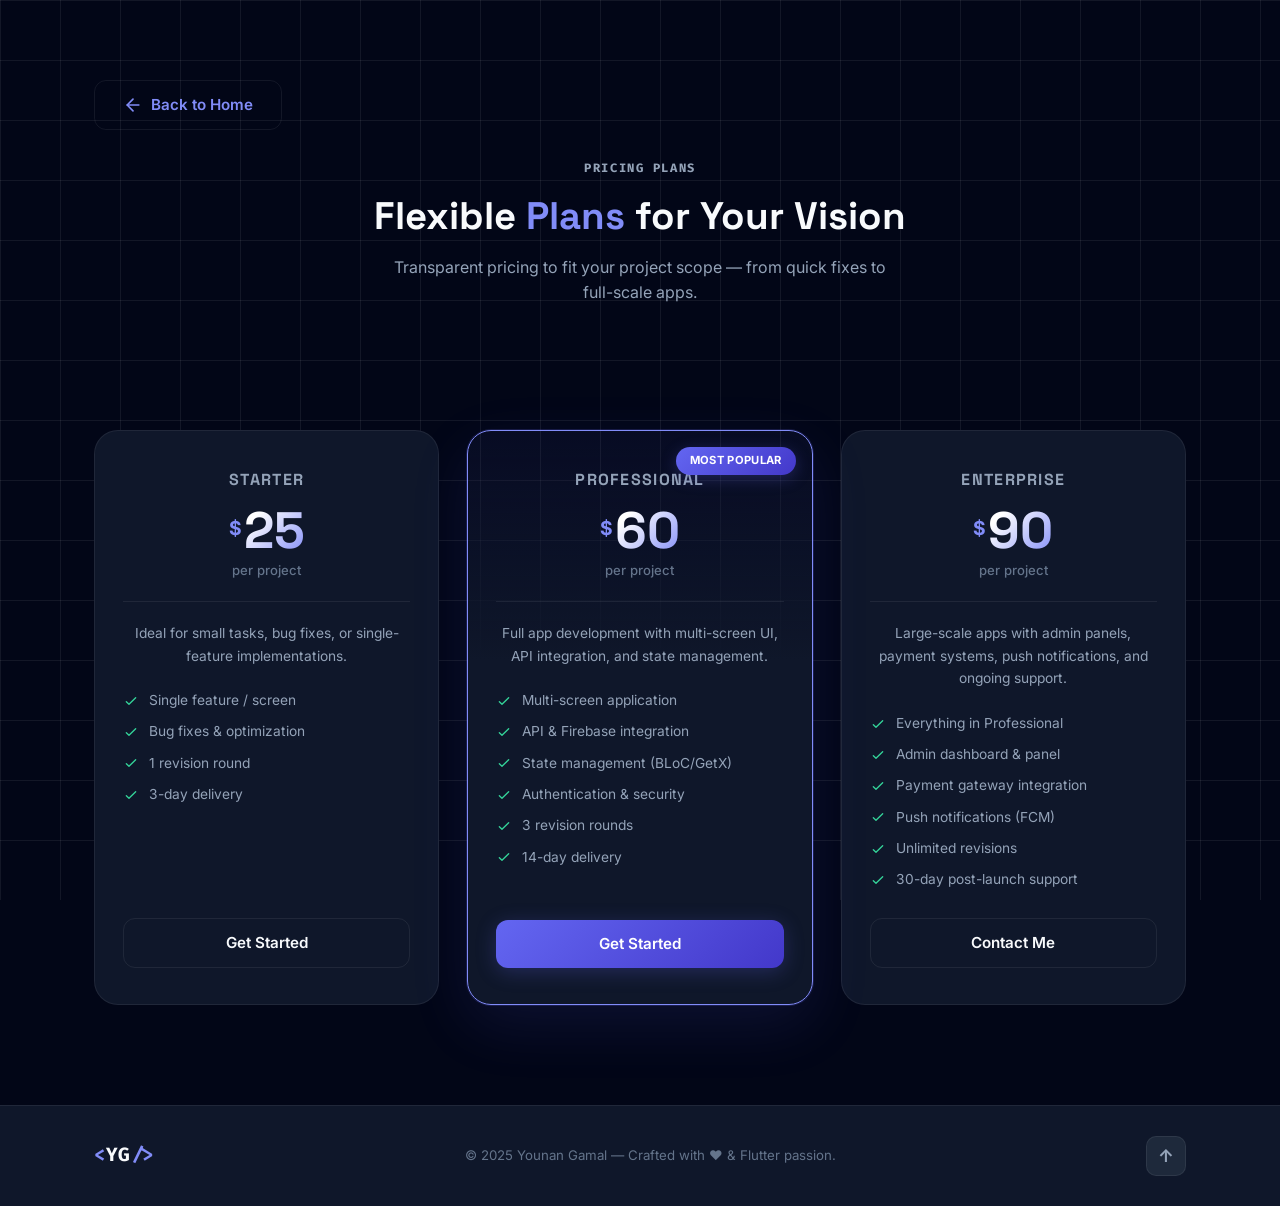
==== pricing.html @ 6c888ab1 "feat: Add portfolio projects and testimonials sections to the homepage and introduce a new pricing p" ====
<!DOCTYPE html>
<html lang="en" data-theme="dark">

<head>
    <meta charset="UTF-8" />
    <link rel="icon" type="image/svg+xml" href="assets/YG.jpg">
    <meta name="viewport" content="width=device-width, initial-scale=1.0" />
    <meta name="description" content="Younan Gamal - Flexible Pricing Plans for Flutter & Front-End Development." />
    <title>Pricing | Younan Gamal</title>
    <link rel="stylesheet" href="style.css" />
    <style>
        /* Standalone page adjustments */
        .pricing-hero {
            padding-top: 80px;
            padding-bottom: 60px;
            text-align: center;
        }

        .back-home-wrap {
            display: flex;
            justify-content: flex-start;
            margin-bottom: 24px;
        }

        .back-home {
            display: inline-flex;
            align-items: center;
            gap: 8px;
            color: var(--primary-light);
            font-weight: 600;
            transition: transform 0.2s;
        }

        .back-home:hover {
            transform: translateX(-5px);
        }
    </style>
</head>

<body>

    <header class="pricing-hero" id="top">
        <div class="container">
            <div class="back-home-wrap">
                <a href="index.html" class="btn btn-outline back-home">
                    <svg viewBox="0 0 24 24" fill="none" width="20" height="20" stroke="currentColor" stroke-width="2"
                        stroke-linecap="round" stroke-linejoin="round">
                        <line x1="19" y1="12" x2="5" y2="12"></line>
                        <polyline points="12 19 5 12 12 5"></polyline>
                    </svg>
                    Back to Home
                </a>
            </div>
            <div class="section-header">
                <span class="section-tag">Pricing Plans</span>
                <h1 class="section-title">Flexible <span class="highlight">Plans</span> for Your Vision</h1>
                <p class="section-sub">Transparent pricing to fit your project scope — from quick fixes to full-scale
                    apps.</p>
            </div>
        </div>
    </header>

    <!-- ========== PRICING SECTION ========== -->
    <section class="section" style="padding-top: 0;">
        <div class="container">
            <div class="pricing-grid">
                <!-- Cards injected here via pricing.js -->
            </div>
        </div>
    </section>

    <!-- ========== FOOTER ========== -->
    <footer class="footer">
        <div class="container">
            <div class="footer-inner">
                <a href="index.html#home" class="nav-logo">
                    <span class="logo-bracket">&lt;</span>YG<span class="logo-bracket">/&gt;</span>
                </a>
                <p class="footer-copy">&copy; 2025 Younan Gamal &mdash; Crafted with ♥ &amp; Flutter passion.</p>
                <a href="#top" class="back-to-top" aria-label="Back to top">↑</a>
            </div>
        </div>
    </footer>

    <script src="pricing.js"></script>
</body>

</html>
---- style.css ----
/* ============================================================
   ROOT VARIABLES & THEME
   ============================================================ */
@import url('https://fonts.googleapis.com/css2?family=Inter:wght@300;400;500;600;700;800;900&family=Fira+Code:wght@400;500&family=Space+Grotesk:wght@400;500;600;700;800&display=swap');

:root {
    --primary: #6366f1;
    --primary-light: #818cf8;
    --primary-dark: #4f46e5;
    --primary-glow: rgba(99, 102, 241, 0.25);
    --accent: #94a3b8;
    --accent-glow: rgba(148, 163, 184, 0.2);
    --accent2: #22d3ee;

    /* Dark theme (default) */
    --bg: #020617;
    --bg-2: #0f172a;
    --bg-3: #1e293b;
    --bg-card: #0f172a;
    --border: rgba(255, 255, 255, 0.07);
    --border-hover: rgba(99, 102, 241, 0.45);
    --text: #f8fafc;
    --text-2: #94a3b8;
    --text-3: #64748b;
    --shadow: 0 10px 15px -3px rgba(0, 0, 0, 0.2), 0 4px 6px -2px rgba(0, 0, 0, 0.1);
    --shadow-hover: 0 20px 25px -5px rgba(0, 0, 0, 0.3), 0 10px 10px -5px rgba(0, 0, 0, 0.2);
    --nav-bg: rgba(2, 6, 23, 0.85);
    --gradient: linear-gradient(135deg, var(--primary) 0%, #4338ca 100%);
    --gradient-text: linear-gradient(135deg, #fff 20%, var(--primary-light));
}

[data-theme="light"] {
    --primary: #4f46e5;
    --primary-light: #6366f1;
    --accent: #475569;
    --bg: #f8fafc;
    --bg-2: #f1f5f9;
    --bg-3: #e2e8f0;
    --bg-card: #ffffff;
    --border: rgba(0, 0, 0, 0.08);
    --border-hover: rgba(79, 70, 229, 0.4);
    --text: #0f172a;
    --text-2: #475569;
    --text-3: #94a3b8;
    --shadow: 0 10px 15px -3px rgba(0, 0, 0, 0.05), 0 4px 6px -2px rgba(0, 0, 0, 0.05);
    --shadow-hover: 0 20px 25px -5px rgba(0, 0, 0, 0.1), 0 10px 10px -5px rgba(0, 0, 0, 0.05);
    --nav-bg: rgba(248, 250, 252, 0.85);
    --gradient-text: linear-gradient(135deg, #0f172a 20%, var(--primary));
}

/* ============================================================
   RESET & BASE
   ============================================================ */
*,
*::before,
*::after {
    box-sizing: border-box;
    margin: 0;
    padding: 0;
}

html {
    scroll-behavior: smooth;
    font-size: 16px;
    overflow-x: hidden;
    width: 100%;
}

body {
    font-family: 'Inter', system-ui, sans-serif;
    background: var(--bg);
    color: var(--text);
    line-height: 1.6;
    overflow-x: hidden;
    width: 100%;
    position: relative;
    transition: background 0.3s, color 0.3s;
}

/* Grid background */
body::before {
    content: '';
    position: fixed;
    inset: 0;
    background-image:
        linear-gradient(var(--border) 1px, transparent 1px),
        linear-gradient(90deg, var(--border) 1px, transparent 1px);
    background-size: 60px 60px;
    pointer-events: none;
    z-index: 0;
}

a {
    text-decoration: none;
    color: inherit;
}

ul {
    list-style: none;
}

img {
    max-width: 100%;
    display: block;
}

button {
    cursor: pointer;
    border: none;
    background: none;
}

.container {
    max-width: 1140px;
    margin: 0 auto;
    padding: 0 24px;
    position: relative;
    z-index: 1;
}

/* ============================================================
   NAVBAR
   ============================================================ */
.navbar {
    position: fixed;
    top: 0;
    left: 0;
    right: 0;
    z-index: 100;
    background: var(--nav-bg);
    backdrop-filter: blur(20px);
    -webkit-backdrop-filter: blur(20px);
    border-bottom: 1px solid var(--border);
    transition: all 0.3s;
}

.navbar.scrolled {
    box-shadow: 0 2px 40px rgba(0, 0, 0, 0.35);
}

.nav-container {
    max-width: 1140px;
    margin: 0 auto;
    padding: 0 24px;
    height: 68px;
    display: flex;
    align-items: center;
    justify-content: space-between;
    gap: 24px;
}

.nav-logo {
    font-family: 'Fira Code', monospace;
    font-size: 1.2rem;
    font-weight: 700;
    color: var(--text);
    transition: color 0.2s;
}

.logo-bracket {
    color: var(--primary-light);
}

.nav-logo:hover {
    color: var(--primary-light);
}

.nav-links {
    display: flex;
    align-items: center;
    gap: 4px;
}

.nav-link {
    padding: 6px 14px;
    border-radius: 8px;
    font-size: 0.88rem;
    font-weight: 500;
    color: var(--text-2);
    transition: all 0.2s;
    position: relative;
}

.nav-link::after {
    content: '';
    position: absolute;
    bottom: -2px;
    left: 50%;
    transform: translateX(-50%) scaleX(0);
    width: 20px;
    height: 2px;
    background: var(--primary-light);
    border-radius: 2px;
    transition: transform 0.2s;
}

.nav-link:hover,
.nav-link.active {
    color: var(--text);
    background: var(--bg-3);
}

.nav-link.active::after,
.nav-link:hover::after {
    transform: translateX(-50%) scaleX(1);
}

.nav-actions {
    display: flex;
    align-items: center;
    gap: 8px;
}

.theme-toggle {
    width: 40px;
    height: 40px;
    border-radius: 10px;
    display: flex;
    align-items: center;
    justify-content: center;
    font-size: 1.1rem;
    background: var(--bg-3);
    border: 1px solid var(--border);
    transition: all 0.25s;
    color: var(--text-2);
}

.theme-toggle:hover {
    background: var(--primary);
    color: #fff;
    border-color: var(--primary);
    transform: rotate(20deg);
}

.hamburger {
    display: none;
    flex-direction: column;
    gap: 5px;
    padding: 8px;
    border-radius: 8px;
    background: var(--bg-3);
    border: 1px solid var(--border);
}

.hamburger span {
    display: block;
    width: 20px;
    height: 2px;
    background: var(--text);
    border-radius: 2px;
    transition: all 0.3s;
}

.hamburger.open span:nth-child(1) {
    transform: translateY(7px) rotate(45deg);
}

.hamburger.open span:nth-child(2) {
    opacity: 0;
}

.hamburger.open span:nth-child(3) {
    transform: translateY(-7px) rotate(-45deg);
}

/* ============================================================
   HERO
   ============================================================ */
.hero {
    min-height: 100vh;
    display: flex;
    align-items: center;
    position: relative;
    overflow: hidden;
    padding-top: 68px;
}

/* Radial glows */
.hero-glow {
    position: absolute;
    top: 15%;
    right: 5%;
    width: 580px;
    height: 580px;
    background: radial-gradient(circle, rgba(99, 102, 241, 0.13) 0%, transparent 70%);
    border-radius: 50%;
    pointer-events: none;
}

.hero-glow2 {
    position: absolute;
    bottom: 10%;
    left: 0%;
    width: 400px;
    height: 400px;
    background: radial-gradient(circle, rgba(148, 163, 184, 0.08) 0%, transparent 70%);
    border-radius: 50%;
    pointer-events: none;
}

.hero-container {
    width: 100%;
    max-width: 1140px;
    margin: 0 auto;
    padding: 80px 24px;
    display: grid;
    grid-template-columns: 1fr 1fr;
    gap: 60px;
    align-items: center;
    position: relative;
    z-index: 1;
}

.hero-badge {
    display: inline-flex;
    align-items: center;
    gap: 8px;
    padding: 6px 14px;
    background: rgba(99, 102, 241, 0.1);
    border: 1px solid rgba(99, 102, 241, 0.3);
    border-radius: 50px;
    font-size: 0.78rem;
    font-weight: 600;
    color: var(--primary-light);
    margin-bottom: 20px;
    animation: fadeInDown 0.6s ease;
}

.badge-dot {
    width: 8px;
    height: 8px;
    background: var(--accent);
    border-radius: 50%;
    animation: pulse 2s infinite;
}

@keyframes pulse {

    0%,
    100% {
        opacity: 1;
        transform: scale(1);
    }

    50% {
        opacity: 0.5;
        transform: scale(1.4);
    }
}

.hero-title {
    font-family: 'Space Grotesk', sans-serif;
    font-size: clamp(2.2rem, 4vw, 3.4rem);
    font-weight: 800;
    line-height: 1.15;
    margin-bottom: 16px;
    animation: fadeInUp 0.7s ease 0.1s both;
    background: var(--gradient-text);
    -webkit-background-clip: text;
    -webkit-text-fill-color: transparent;
    background-clip: text;
}

.highlight {
    color: var(--primary-light);
    -webkit-text-fill-color: var(--primary-light);
}

.hero-subtitle-wrap {
    display: flex;
    align-items: center;
    gap: 8px;
    font-size: clamp(0.95rem, 2vw, 1.2rem);
    font-weight: 500;
    color: var(--text-2);
    margin-bottom: 24px;
    animation: fadeInUp 0.7s ease 0.2s both;
}

.hero-typed {
    color: var(--accent);
    font-weight: 700;
}

.cursor-blink {
    color: var(--primary-light);
    animation: blink 1s step-end infinite;
    font-weight: 300;
}

@keyframes blink {

    0%,
    100% {
        opacity: 1;
    }

    50% {
        opacity: 0;
    }
}

.hero-description {
    font-size: 0.98rem;
    color: var(--text-2);
    max-width: 460px;
    margin-bottom: 36px;
    line-height: 1.8;
    animation: fadeInUp 0.7s ease 0.3s both;
}

.hero-cta {
    display: flex;
    gap: 14px;
    flex-wrap: wrap;
    margin-bottom: 36px;
    animation: fadeInUp 0.7s ease 0.4s both;
}

.hero-socials {
    display: flex;
    gap: 10px;
    flex-wrap: wrap;
    animation: fadeInUp 0.7s ease 0.5s both;
}

.social-link {
    width: 42px;
    height: 42px;
    display: flex;
    align-items: center;
    justify-content: center;
    border-radius: 10px;
    background: var(--bg-3);
    border: 1px solid var(--border);
    color: var(--text-2);
    transition: all 0.25s;
}

.social-link:hover {
    background: var(--primary);
    color: #fff;
    border-color: var(--primary);
    transform: translateY(-3px);
    box-shadow: 0 8px 20px var(--primary-glow);
}

/* ── Phone Mockup ── */
.hero-visual {
    display: flex;
    justify-content: center;
    align-items: center;
    animation: fadeInRight 0.8s ease 0.3s both;
}

.phone-mockup {
    position: relative;
    animation: float 5s ease-in-out infinite;
}

@keyframes float {

    0%,
    100% {
        transform: translateY(0);
    }

    50% {
        transform: translateY(-18px);
    }
}

.phone-frame {
    width: 240px;
    background: linear-gradient(145deg, #1e1e38, #12121f);
    border-radius: 38px;
    padding: 14px;
    box-shadow:
        0 0 0 1px rgba(255, 255, 255, 0.06),
        0 30px 80px rgba(0, 0, 0, 0.65),
        inset 0 1px 0 rgba(255, 255, 255, 0.08);
}

.phone-screen {
    background: var(--bg-2);
    border-radius: 26px;
    overflow: hidden;
    height: 420px;
    padding: 16px;
}

.app-ui {
    display: flex;
    flex-direction: column;
    height: 100%;
    gap: 14px;
}

.app-header {
    display: flex;
    align-items: center;
    gap: 10px;
}

.app-avatar {
    width: 36px;
    height: 36px;
    border-radius: 50%;
    background: var(--gradient);
}

.app-title-lines {
    flex: 1;
    display: flex;
    flex-direction: column;
    gap: 5px;
}

.line-block {
    height: 8px;
    background: var(--bg-3);
    border-radius: 4px;
}

.line-block.w-60 {
    width: 60%;
}

.line-block.w-40 {
    width: 40%;
}

.line-block.w-80 {
    width: 80%;
}

.line-block.w-50 {
    width: 50%;
}

.line-block.small {
    height: 6px;
}

.accent-card {
    background: linear-gradient(135deg, var(--primary), var(--accent));
    border-radius: 18px;
    padding: 16px;
    display: flex;
    align-items: center;
    gap: 12px;
    box-shadow: 0 8px 24px var(--primary-glow);
}

.card-lines {
    flex: 1;
    display: flex;
    flex-direction: column;
    gap: 6px;
}

.accent-card .line-block {
    background: rgba(255, 255, 255, 0.3);
}

.app-grid {
    display: grid;
    grid-template-columns: 1fr 1fr;
    gap: 10px;
    flex: 1;
}

.grid-item {
    background: var(--bg-3);
    border-radius: 14px;
    border: 1px solid var(--border);
    animation: shimmer 2.5s infinite;
}

@keyframes shimmer {

    0%,
    100% {
        opacity: 0.5;
    }

    50% {
        opacity: 1;
    }
}

.app-bar {
    display: flex;
    justify-content: center;
    gap: 10px;
    padding: 8px;
    background: var(--bg-3);
    border-radius: 16px;
}

.bar-dot {
    width: 6px;
    height: 6px;
    border-radius: 50%;
    background: var(--text-3);
}

.bar-dot.active {
    background: var(--primary-light);
}

/* Float badges */
.float-badge {
    position: absolute;
    display: flex;
    align-items: center;
    gap: 6px;
    padding: 7px 13px;
    background: var(--bg-card);
    border: 1px solid var(--border);
    border-radius: 50px;
    font-size: 0.76rem;
    font-weight: 600;
    color: var(--text);
    box-shadow: var(--shadow);
    white-space: nowrap;
    animation: float 5s ease-in-out infinite;
}

.flutter-badge {
    top: 30px;
    right: -55px;
    animation-delay: 0.4s;
}

.dart-badge {
    bottom: 80px;
    right: -65px;
    animation-delay: 0.9s;
}

.firebase-badge {
    bottom: 30px;
    left: -65px;
    animation-delay: 1.4s;
}

.scroll-indicator {
    position: absolute;
    bottom: 28px;
    left: 50%;
    transform: translateX(-50%);
    opacity: 0.45;
}

.scroll-line {
    width: 1px;
    height: 60px;
    background: linear-gradient(to bottom, var(--primary-light), transparent);
    animation: scrollDown 2s ease-in-out infinite;
}

@keyframes scrollDown {
    0% {
        transform: scaleY(0);
        transform-origin: top;
    }

    50% {
        transform: scaleY(1);
        transform-origin: top;
    }

    51% {
        transform-origin: bottom;
    }

    100% {
        transform: scaleY(0);
        transform-origin: bottom;
    }
}

/* ============================================================
   BUTTONS
   ============================================================ */
.btn {
    display: inline-flex;
    align-items: center;
    justify-content: center;
    gap: 8px;
    padding: 12px 28px;
    border-radius: 12px;
    font-size: 0.95rem;
    font-weight: 600;
    transition: all 0.25s;
    position: relative;
    overflow: hidden;
}

.btn::before {
    content: '';
    position: absolute;
    inset: 0;
    background: rgba(255, 255, 255, 0.08);
    opacity: 0;
    transition: opacity 0.2s;
}

.btn:hover::before {
    opacity: 1;
}

.btn-primary {
    background: var(--gradient);
    color: #fff;
    box-shadow: 0 4px 20px var(--primary-glow);
}

.btn-primary:hover {
    transform: translateY(-2px);
    box-shadow: 0 10px 32px var(--primary-glow);
}

.btn-outline {
    border: 1.5px solid var(--border);
    color: var(--text);
    background: transparent;
}

.btn-outline:hover {
    border-color: var(--primary-light);
    color: var(--primary-light);
    transform: translateY(-2px);
    background: rgba(99, 102, 241, 0.06);
}

.btn-full {
    width: 100%;
}

/* ============================================================
   SECTIONS
   ============================================================ */
.section {
    padding: 100px 0;
}

.section-alt {
    background: var(--bg-2);
}

.section-header {
    text-align: center;
    margin-bottom: 64px;
}

.section-tag {
    display: inline-block;
    font-size: 0.76rem;
    font-weight: 700;
    letter-spacing: 0.13em;
    text-transform: uppercase;
    color: var(--accent);
    margin-bottom: 14px;
    font-family: 'Fira Code', monospace;
}

.section-title {
    font-family: 'Space Grotesk', sans-serif;
    font-size: clamp(1.8rem, 3vw, 2.6rem);
    font-weight: 800;
    line-height: 1.2;
    margin-bottom: 16px;
}

.section-sub {
    font-size: 1rem;
    color: var(--text-2);
    max-width: 500px;
    margin: 0 auto;
}

/* ============================================================
   ABOUT
   ============================================================ */
.about-grid {
    display: grid;
    grid-template-columns: 1fr 1.4fr;
    gap: 60px;
    align-items: start;
}

.about-img-frame {
    position: relative;
    margin-bottom: 28px;
}

.about-img-placeholder {
    width: 100%;
    aspect-ratio: 1;
    background: var(--bg-3);
    border-radius: 28px;
    overflow: hidden;
    border: 1px solid var(--border);
    position: relative;
}

.about-img-placeholder::before {
    content: '';
    position: absolute;
    inset: 0;
    background: linear-gradient(135deg, transparent 60%, rgba(124, 58, 237, 0.07));
}

.about-img-placeholder.photo {
    font-size: 0;
}

.profile-photo {
    width: 100%;
    height: 100%;
    object-fit: cover;
    object-position: top center;
    border-radius: 28px;
    display: block;
    transition: transform 0.5s ease;
}

.about-img-placeholder.photo:hover .profile-photo {
    transform: scale(1.04);
}

.about-img-accent {
    position: absolute;
    bottom: -12px;
    right: -12px;
    width: 90px;
    height: 90px;
    border: 3px solid var(--primary-light);
    border-radius: 20px;
    z-index: -1;
}

.about-stats {
    display: grid;
    grid-template-columns: repeat(3, 1fr);
    gap: 12px;
}

.stat-card {
    background: var(--bg-card);
    border: 1px solid var(--border);
    border-radius: 16px;
    padding: 16px 12px;
    text-align: center;
    transition: all 0.3s;
}

.stat-card:hover {
    border-color: var(--border-hover);
    transform: translateY(-4px);
    box-shadow: var(--shadow-hover);
}

.stat-num {
    display: block;
    font-family: 'Space Grotesk', sans-serif;
    font-size: 1.6rem;
    font-weight: 800;
    color: var(--primary-light);
    line-height: 1;
    margin-bottom: 4px;
}

.stat-label {
    font-size: 0.7rem;
    color: var(--text-3);
    font-weight: 500;
}

.about-text {
    font-size: 0.97rem;
    color: var(--text-2);
    margin-bottom: 16px;
    line-height: 1.8;
}

.about-text strong {
    color: var(--text);
}

.about-info-grid {
    display: grid;
    grid-template-columns: 1fr 1fr;
    gap: 12px;
    margin: 28px 0;
}

.info-item {
    display: flex;
    flex-direction: column;
    gap: 2px;
    padding: 14px;
    background: var(--bg-3);
    border-radius: 12px;
    border: 1px solid var(--border);
}

.info-icon {
    margin-bottom: 2px;
}

.info-label {
    font-size: 0.7rem;
    color: var(--text-3);
    font-weight: 600;
    text-transform: uppercase;
    letter-spacing: 0.05em;
}

.info-value {
    font-size: 0.88rem;
    font-weight: 500;
    color: var(--text);
}

.info-value a {
    color: var(--primary-light);
}

.info-value a:hover {
    text-decoration: underline;
}

.available {
    color: #34d399 !important;
}

/* ============================================================
   SKILLS
   ============================================================ */
.skills-grid {
    display: grid;
    grid-template-columns: repeat(auto-fill, minmax(290px, 1fr));
    gap: 20px;
    margin-bottom: 48px;
}

.skill-card {
    background: var(--bg-card);
    border: 1px solid var(--border);
    border-radius: 20px;
    padding: 24px;
    transition: all 0.3s;
    position: relative;
    overflow: hidden;
}

.skill-card::before {
    content: '';
    position: absolute;
    top: 0;
    left: 0;
    right: 0;
    height: 2px;
    background: var(--gradient);
    opacity: 0;
    transition: opacity 0.3s;
}

.skill-card:hover {
    border-color: var(--border-hover);
    transform: translateY(-6px);
    box-shadow: var(--shadow-hover);
}

.skill-card:hover::before {
    opacity: 1;
}

.skill-icon {
    width: 52px;
    height: 52px;
    background: var(--bg-3);
    border-radius: 14px;
    display: flex;
    align-items: center;
    justify-content: center;
    font-size: 1.5rem;
    margin-bottom: 14px;
    border: 1px solid var(--border);
}

.skill-name {
    font-family: 'Space Grotesk', sans-serif;
    font-size: 1.05rem;
    font-weight: 700;
    margin-bottom: 6px;
}

.skill-desc {
    font-size: 0.82rem;
    color: var(--text-2);
    margin-bottom: 16px;
    line-height: 1.55;
}

.skill-bar {
    height: 4px;
    background: var(--bg-3);
    border-radius: 4px;
    overflow: hidden;
}

.skill-fill {
    height: 100%;
    background: var(--gradient);
    border-radius: 4px;
    width: 0;
    transition: width 1.2s cubic-bezier(0.4, 0, 0.2, 1);
}

.tools-section {
    text-align: center;
}

.tools-title {
    font-size: 1rem;
    font-weight: 700;
    margin-bottom: 20px;
    color: var(--text-2);
}

.tools-list {
    display: flex;
    flex-wrap: wrap;
    gap: 10px;
    justify-content: center;
}

.tool-tag {
    padding: 6px 14px;
    background: var(--bg-3);
    border: 1px solid var(--border);
    border-radius: 50px;
    font-size: 0.8rem;
    font-weight: 500;
    color: var(--text-2);
    transition: all 0.2s;
}

.tool-tag:hover {
    background: var(--primary);
    color: #fff;
    border-color: var(--primary);
    transform: translateY(-2px);
}

/* ============================================================
   PROJECTS
   ============================================================ */
.projects-grid {
    display: grid;
    grid-template-columns: repeat(auto-fill, minmax(320px, 1fr));
    gap: 24px;
}

.project-card {
    background: var(--bg-card);
    border: 1px solid var(--border);
    border-radius: 24px;
    overflow: hidden;
    transition: all 0.35s;
    display: flex;
    flex-direction: column;
}

.project-card:hover {
    border-color: var(--border-hover);
    transform: translateY(-8px);
    box-shadow: var(--shadow-hover);
}

.project-img-preview {
    min-height: 220px;
    overflow: hidden;
    position: relative;
}

.project-img-preview::after {
    content: '';
    position: absolute;
    inset: 0;
    background: linear-gradient(to bottom, transparent 50%, rgba(6, 6, 15, 0.65));
    opacity: 0;
    transition: opacity 0.35s;
}

.project-card:hover .project-img-preview::after {
    opacity: 1;
}

.project-screenshot {
    width: 100%;
    height: 220px;
    object-fit: cover;
    object-position: top center;
    display: block;
    transition: transform 0.5s ease;
}

.project-card:hover .project-screenshot {
    transform: scale(1.06);
}

.project-info {
    padding: 24px;
    flex: 1;
    display: flex;
    flex-direction: column;
    gap: 12px;
}

.project-tags-top {
    display: flex;
    gap: 8px;
    flex-wrap: wrap;
}

.ptag {
    padding: 3px 10px;
    background: rgba(99, 102, 241, 0.1);
    border: 1px solid rgba(139, 92, 246, 0.25);
    border-radius: 50px;
    font-size: 0.7rem;
    font-weight: 600;
    color: var(--primary-light);
}

.project-name {
    font-family: 'Space Grotesk', sans-serif;
    font-size: 1.08rem;
    font-weight: 700;
}

.project-desc {
    font-size: 0.84rem;
    color: var(--text-2);
    line-height: 1.65;
    flex: 1;
}

.project-links {
    display: flex;
    align-items: center;
    justify-content: space-between;
    margin-top: 4px;
}

.proj-link {
    display: inline-flex;
    align-items: center;
    gap: 6px;
    font-size: 0.83rem;
    font-weight: 600;
    color: var(--text-2);
    padding: 8px 14px;
    border: 1px solid var(--border);
    border-radius: 10px;
    transition: all 0.2s;
}

.proj-link:hover {
    color: var(--primary-light);
    border-color: var(--primary-light);
}

.proj-featured {
    font-size: 0.76rem;
    color: var(--accent);
    font-weight: 600;
}

/* ============================================================
   EXPERIENCE / TIMELINE
   ============================================================ */
.timeline {
    max-width: 1000px;
    margin: 0 auto;
    position: relative;
    padding: 20px 0;
}

.timeline::before {
    content: '';
    position: absolute;
    left: 50%;
    transform: translateX(-50%);
    top: 0;
    bottom: 0;
    width: 2px;
    background: linear-gradient(to bottom, transparent, var(--primary-light) 10%, var(--primary-light) 90%, transparent);
}

.timeline-item {
    display: flex;
    justify-content: flex-end;
    padding-right: 50%;
    margin-bottom: 50px;
    position: relative;
    width: 100%;
}

.timeline-item:nth-child(even) {
    justify-content: flex-start;
    padding-right: 0;
    padding-left: 50%;
}

.timeline-dot {
    position: absolute;
    left: 50%;
    transform: translateX(-50%);
    top: 0;
    width: 42px;
    height: 42px;
    background: var(--bg-card);
    border: 2px solid var(--primary-light);
    border-radius: 50%;
    z-index: 2;
    box-shadow: 0 0 0 4px var(--primary-glow);
    display: flex;
    align-items: center;
    justify-content: center;
}

.timeline-dot::after {
    content: '';
    width: 10px;
    height: 10px;
    background: var(--primary-light);
    border-radius: 50%;
}

.timeline-content {
    background: var(--bg-card);
    border: 1px solid var(--border);
    border-radius: 20px;
    padding: 24px;
    width: calc(100% - 40px);
    margin: 0 20px;
    transition: all 0.3s;
    position: relative;
}

.timeline-item:nth-child(odd) .timeline-content {
    margin-right: 40px;
}

.timeline-item:nth-child(even) .timeline-content {
    margin-left: 40px;
}

.timeline-content:hover {
    border-color: var(--border-hover);
    box-shadow: var(--shadow-hover);
    transform: translateY(-5px);
}

.timeline-header {
    display: flex;
    justify-content: space-between;
    align-items: flex-start;
    gap: 16px;
    flex-wrap: wrap;
    margin-bottom: 6px;
}

.tl-header-left {
    display: flex;
    align-items: center;
    gap: 12px;
}

.tl-logo {
    width: 40px;
    height: 40px;
    border-radius: 8px;
    overflow: hidden;
    background: #fff;
    padding: 3px;
    display: flex;
    align-items: center;
    justify-content: center;
    border: 1px solid var(--border);
    flex-shrink: 0;
}

.tl-logo img {
    width: 100%;
    height: 100%;
    object-fit: contain;
}

.tl-title {
    font-family: 'Space Grotesk', sans-serif;
    font-size: 1rem;
    font-weight: 700;
}

.tl-date {
    font-size: 0.76rem;
    font-weight: 600;
    color: var(--primary-light);
    background: rgba(99, 102, 241, 0.1);
    padding: 3px 10px;
    border-radius: 50px;
    white-space: nowrap;
}

@media (max-width: 768px) {
    .timeline::before {
        left: 20px;
        transform: none;
    }

    .timeline-item {
        justify-content: flex-start;
        padding-left: 40px;
        padding-right: 0;
    }

    .timeline-item:nth-child(even) {
        padding-left: 40px;
    }

    .timeline-dot {
        left: 20px;
        transform: translateX(-50%);
    }

    .timeline-content {
        width: 100%;
        margin: 0 !important;
    }
}

.tl-company {
    font-size: 0.84rem;
    color: var(--text-2);
    margin-bottom: 12px;
}

.tl-list {
    padding-left: 16px;
    list-style: disc;
    display: flex;
    flex-direction: column;
    gap: 6px;
    margin-bottom: 14px;
}

.tl-list li {
    font-size: 0.86rem;
    color: var(--text-2);
    line-height: 1.55;
}

.tl-tags {
    display: flex;
    gap: 8px;
    flex-wrap: wrap;
}

/* ============================================================
   SERVICES
   ============================================================ */
.services-grid {
    display: grid;
    grid-template-columns: repeat(auto-fill, minmax(320px, 1fr));
    gap: 24px;
}

.service-card {
    background: var(--bg-card);
    border: 1px solid var(--border);
    border-radius: 22px;
    padding: 32px 28px;
    transition: all 0.35s;
    position: relative;
    overflow: hidden;
}

.service-card::before {
    content: '';
    position: absolute;
    top: 0;
    left: 0;
    right: 0;
    height: 3px;
    background: var(--gradient);
    opacity: 0;
    transition: opacity 0.35s;
}

.service-card:hover {
    border-color: var(--border-hover);
    transform: translateY(-8px);
    box-shadow: var(--shadow-hover);
}

.service-card:hover::before {
    opacity: 1;
}

.service-icon-wrap {
    width: 56px;
    height: 56px;
    border-radius: 16px;
    background: linear-gradient(135deg, rgba(99, 102, 241, 0.15), rgba(139, 92, 246, 0.1));
    border: 1px solid rgba(99, 102, 241, 0.2);
    display: flex;
    align-items: center;
    justify-content: center;
    color: var(--primary-light);
    margin-bottom: 20px;
    transition: all 0.3s;
}

.service-card:hover .service-icon-wrap {
    background: var(--gradient);
    color: #fff;
    border-color: transparent;
    transform: scale(1.08);
    box-shadow: 0 8px 24px var(--primary-glow);
}

.service-title {
    font-family: 'Space Grotesk', sans-serif;
    font-size: 1.1rem;
    font-weight: 700;
    margin-bottom: 10px;
}

.service-desc {
    font-size: 0.86rem;
    color: var(--text-2);
    line-height: 1.7;
    margin-bottom: 18px;
}

.service-features {
    display: flex;
    flex-direction: column;
    gap: 8px;
    list-style: none;
    padding: 0;
}

.service-features li {
    font-size: 0.82rem;
    color: var(--text-2);
    padding-left: 18px;
    position: relative;
    line-height: 1.5;
}

.service-features li::before {
    content: "✓";
    color: var(--primary-light);
    font-weight: bold;
}

.services-cta-wrap {
    margin-top: 60px;
    display: flex;
    justify-content: center;
    align-items: center;
    text-align: center;
}

/* ============================================================
   PRICING
   ============================================================ */
.pricing-grid {
    display: grid;
    grid-template-columns: repeat(3, 1fr);
    gap: 28px;
    align-items: stretch;
}

.pricing-card {
    background: var(--bg-card);
    border: 1px solid var(--border);
    border-radius: 24px;
    padding: 36px 28px;
    display: flex;
    flex-direction: column;
    height: 100%;
    transition: all 0.35s;
    position: relative;
    overflow: hidden;
}

.pricing-card:hover {
    border-color: var(--border-hover);
    transform: translateY(-8px);
    box-shadow: var(--shadow-hover);
}

/* Featured / Popular card */
.pricing-featured {
    border-color: var(--primary-light);
    background: linear-gradient(180deg, rgba(99, 102, 241, 0.06) 0%, var(--bg-card) 40%);
    box-shadow: 0 0 0 1px rgba(99, 102, 241, 0.2), 0 20px 60px rgba(99, 102, 241, 0.12);
    transform: scale(1.04);
    z-index: 2;
}

.pricing-featured:hover {
    transform: scale(1.04) translateY(-8px);
    box-shadow: 0 0 0 1px rgba(99, 102, 241, 0.35), 0 30px 80px rgba(99, 102, 241, 0.18);
}

.pricing-badge {
    position: absolute;
    top: 16px;
    right: 16px;
    background: var(--gradient);
    color: #fff;
    font-size: 0.7rem;
    font-weight: 700;
    padding: 5px 14px;
    border-radius: 50px;
    letter-spacing: 0.03em;
    text-transform: uppercase;
    box-shadow: 0 4px 16px var(--primary-glow);
}

.pricing-header {
    text-align: center;
    margin-bottom: 20px;
    padding-bottom: 20px;
    border-bottom: 1px solid var(--border);
}

.pricing-tier {
    font-family: 'Space Grotesk', sans-serif;
    font-size: 1rem;
    font-weight: 700;
    color: var(--text-2);
    text-transform: uppercase;
    letter-spacing: 0.08em;
}

.pricing-amount {
    display: flex;
    align-items: flex-start;
    justify-content: center;
    gap: 2px;
    margin: 12px 0 4px;
}

.pricing-currency {
    font-size: 1.2rem;
    font-weight: 700;
    color: var(--primary-light);
    margin-top: 8px;
}

.pricing-value {
    font-family: 'Space Grotesk', sans-serif;
    font-size: 3.2rem;
    font-weight: 800;
    line-height: 1;
    background: var(--gradient-text);
    -webkit-background-clip: text;
    -webkit-text-fill-color: transparent;
    background-clip: text;
}

.pricing-plus {
    font-size: 1.8rem;
    font-weight: 700;
    color: var(--primary-light);
    margin-top: 4px;
}

.pricing-period {
    font-size: 0.82rem;
    color: var(--text-3);
    font-weight: 500;
}

.pricing-desc {
    font-size: 0.86rem;
    color: var(--text-2);
    line-height: 1.65;
    margin-bottom: 24px;
    text-align: center;
}

.pricing-features {
    display: flex;
    flex-direction: column;
    gap: 12px;
    list-style: none;
    padding: 0;
    margin-bottom: 28px;
    flex: 1;
}

.pricing-features li {
    display: flex;
    align-items: center;
    gap: 10px;
    font-size: 0.86rem;
    color: var(--text-2);
    line-height: 1.4;
}

.pricing-features li svg {
    flex-shrink: 0;
}

@media (max-width: 960px) {
    .pricing-grid {
        grid-template-columns: 1fr;
        max-width: 440px;
        margin: 0 auto;
    }

    .pricing-featured {
        transform: none;
    }

    .pricing-featured:hover {
        transform: translateY(-8px);
    }
}

@media (max-width: 768px) {
    .services-grid {
        grid-template-columns: 1fr;
    }
}

/* ============================================================
   PROJECT DETAIL MODAL
   ============================================================ */
.project-modal-overlay {
    position: fixed;
    inset: 0;
    z-index: 200;
    background: rgba(0, 0, 0, 0.75);
    backdrop-filter: blur(8px);
    -webkit-backdrop-filter: blur(8px);
    display: flex;
    align-items: center;
    justify-content: center;
    padding: 24px;
    opacity: 0;
    visibility: hidden;
    transition: all 0.35s ease;
}

.project-modal-overlay.active {
    opacity: 1;
    visibility: visible;
}

.project-modal {
    background: var(--bg-card);
    border: 1px solid var(--border);
    border-radius: 24px;
    max-width: 960px;
    width: 100%;
    max-height: 90vh;
    overflow-y: auto;
    position: relative;
    transform: scale(0.92) translateY(20px);
    transition: transform 0.35s ease;
    box-shadow: 0 40px 120px rgba(0, 0, 0, 0.5);
}

.project-modal-overlay.active .project-modal {
    transform: scale(1) translateY(0);
}

.modal-close {
    position: absolute;
    top: 16px;
    right: 16px;
    width: 40px;
    height: 40px;
    border-radius: 50%;
    background: var(--bg-3);
    border: 1px solid var(--border);
    color: var(--text-2);
    font-size: 1.4rem;
    display: flex;
    align-items: center;
    justify-content: center;
    cursor: pointer;
    z-index: 5;
    transition: all 0.2s;
    line-height: 1;
}

.modal-close:hover {
    background: #ef4444;
    color: #fff;
    border-color: #ef4444;
    transform: rotate(90deg);
}

.modal-body {
    display: grid;
    grid-template-columns: 1fr 1.1fr;
    min-height: 420px;
}

.modal-image-side {
    display: flex;
    flex-direction: column;
    /* Stack image/nav and thumbnails vertically */
    justify-content: center;
    padding: 32px;
    background: var(--bg-2);
    border-radius: 24px 0 0 24px;
    /* overflow: hidden; removed to allow thumb slider room if needed, but flex-col handles it */
}

.modal-image-wrap {
    width: 100%;
    border-radius: 16px;
    overflow: hidden;
    border: 1px solid var(--border);
    box-shadow: 0 12px 40px rgba(0, 0, 0, 0.3);
    position: relative;
    /* Ensure it contains the absolute nav buttons */
}

/* Gallery Navigation */
.gallery-nav {
    position: absolute;
    top: 50%;
    transform: translateY(-50%);
    background: rgba(17, 18, 23, 0.6);
    backdrop-filter: blur(4px);
    -webkit-backdrop-filter: blur(4px);
    border: 1px solid rgba(255, 255, 255, 0.1);
    color: #fff;
    width: 44px;
    height: 44px;
    border-radius: 50%;
    display: flex;
    align-items: center;
    justify-content: center;
    cursor: pointer;
    z-index: 10;
    transition: all 0.3s ease;
    padding: 0;
}

.gallery-nav:hover {
    background: var(--primary);
    border-color: var(--primary-light);
    transform: translateY(-50%) scale(1.1);
}

.gallery-nav svg {
    width: 20px;
    height: 20px;
}

.gallery-nav.prev {
    left: 16px;
}

.gallery-nav.next {
    right: 16px;
}

.modal-img {
    width: 100%;
    height: auto;
    display: block;
    object-fit: cover;
}

.modal-thumbnails {
    display: flex;
    gap: 12px;
    margin-top: 16px;
    overflow-x: auto;
    padding-bottom: 8px;
    /* space for scrollbar if needed */
}

/* Hide scrollbar for cleaner look */
.modal-thumbnails::-webkit-scrollbar {
    display: none;
}

.modal-thumbnails {
    -ms-overflow-style: none;
    scrollbar-width: none;
}

.modal-thumb {
    width: 80px;
    height: 60px;
    border-radius: 8px;
    object-fit: cover;
    cursor: pointer;
    border: 2px solid transparent;
    opacity: 0.6;
    transition: all 0.3s ease;
    flex-shrink: 0;
}

.modal-thumb:hover {
    opacity: 0.9;
}

.modal-thumb.active {
    opacity: 1;
    border-color: var(--primary-light);
    box-shadow: 0 0 10px rgba(99, 102, 241, 0.4);
}

.modal-detail-side {
    padding: 40px 36px;
    display: flex;
    flex-direction: column;
}

.modal-title {
    font-family: 'Space Grotesk', sans-serif;
    font-size: 1.6rem;
    font-weight: 800;
    margin-bottom: 6px;
    padding-right: 40px;
}

.modal-category {
    font-size: 0.84rem;
    color: var(--primary-light);
    font-weight: 600;
    margin-bottom: 24px;
}

.modal-section-label {
    font-size: 0.72rem;
    font-weight: 700;
    color: var(--text);
    letter-spacing: 0.12em;
    text-transform: uppercase;
    margin-bottom: 10px;
    font-family: 'Space Grotesk', sans-serif;
}

.modal-description {
    font-size: 0.9rem;
    color: var(--text-2);
    line-height: 1.75;
    margin-bottom: 24px;
}

.modal-features {
    list-style: none;
    padding: 0;
    margin-bottom: 24px;
    display: flex;
    flex-direction: column;
    gap: 10px;
}

.modal-features li {
    display: flex;
    align-items: center;
    gap: 10px;
    font-size: 0.86rem;
    color: var(--text-2);
    line-height: 1.45;
}

.modal-features li::before {
    content: '';
    width: 7px;
    height: 7px;
    border-radius: 50%;
    background: var(--primary-light);
    flex-shrink: 0;
}

.modal-tech-tags {
    display: flex;
    flex-wrap: wrap;
    gap: 8px;
    margin-bottom: 28px;
}

.modal-tech-tag {
    padding: 5px 14px;
    border-radius: 8px;
    font-size: 0.78rem;
    font-weight: 700;
    color: #fff;
    letter-spacing: 0.02em;
}

.modal-source-btn {
    display: inline-flex;
    align-items: center;
    gap: 8px;
    padding: 12px 24px;
    border: 1px solid var(--border);
    border-radius: 12px;
    font-size: 0.9rem;
    font-weight: 600;
    color: var(--text);
    background: var(--bg-3);
    transition: all 0.25s;
    width: fit-content;
    margin-top: auto;
}

.modal-source-btn:hover {
    background: var(--primary);
    color: #fff;
    border-color: var(--primary);
    transform: translateY(-2px);
    box-shadow: 0 8px 20px var(--primary-glow);
}

/* Make project cards clickable */
.project-card {
    cursor: pointer;
}

@media (max-width: 768px) {
    .modal-body {
        grid-template-columns: 1fr;
    }

    .modal-image-side {
        border-radius: 24px 24px 0 0;
        padding: 24px;
    }

    .modal-detail-side {
        padding: 24px;
    }

    .modal-title {
        font-size: 1.3rem;
    }
}

/* ============================================================
   TESTIMONIALS (PREMIUM REDESIGN)
   ============================================================ */
.testimonials-container {
    padding: 60px 0 80px;
    position: relative;
    max-width: 800px;
    /* Focused single card width */
    margin: 0 auto;
}

.testimonials-viewport {
    overflow: hidden;
    padding: 20px 0;
}

/* Ambient Background Glow */
.testimonial-glow {
    position: absolute;
    top: 50%;
    left: 50%;
    transform: translate(-50%, -50%);
    width: 1000px;
    height: 500px;
    background: radial-gradient(circle, rgba(99, 102, 241, 0.08) 0%, transparent 70%);
    filter: blur(80px);
    z-index: -1;
    pointer-events: none;
    animation: pulseGlow 10s infinite alternate;
}

@keyframes pulseGlow {
    0% {
        transform: translate(-50%, -50%) scale(1);
        opacity: 0.4;
    }

    100% {
        transform: translate(-45%, -55%) scale(1.1);
        opacity: 0.7;
    }
}

.testimonials-track {
    display: flex;
    transition: transform 0.8s cubic-bezier(0.16, 1, 0.3, 1);
}

.review-card {
    flex: 0 0 100%;
    /* Single card takes full width */
    padding: 45px 40px;
    background: rgba(17, 18, 23, 0.4);
    backdrop-filter: blur(20px);
    -webkit-backdrop-filter: blur(20px);
    border: 1px solid rgba(255, 255, 255, 0.05);
    border-radius: 28px;
    position: relative;
    box-shadow: 0 4px 24px rgba(0, 0, 0, 0.2), inset 0 0 0 1px rgba(255, 255, 255, 0.05);
    transition: all 0.5s cubic-bezier(0.16, 1, 0.3, 1);
    opacity: 1;
    transform: none;
    display: flex;
    flex-direction: column;
    min-height: auto;
}

.review-card.active-card {
    opacity: 1;
    transform: none;
    background: rgba(17, 18, 23, 0.6);
    border-color: rgba(99, 102, 241, 0.3);
    box-shadow: 0 20px 40px rgba(0, 0, 0, 0.4), 0 0 20px rgba(99, 102, 241, 0.1);
}

@media (max-width: 1250px) {
    .review-card {
        flex: 0 0 320px;
    }
}

@media (max-width: 992px) {
    .review-card {
        flex: 0 0 450px;
        /* Larger cards for tablet view */
    }
}

@media (max-width: 600px) {
    .review-card {
        flex: 0 0 100%;
        /* Show 1 card */
    }
}

.review-card::after {
    content: '';
    position: absolute;
    inset: 0;
    background: linear-gradient(135deg, rgba(255, 255, 255, 0.05) 0%, transparent 50%);
    pointer-events: none;
}

.review-card:hover {
    transform: translateY(-5px);
    background: rgba(17, 18, 23, 0.5);
    border-color: rgba(99, 102, 241, 0.3);
    box-shadow: 0 20px 80px rgba(0, 0, 0, 0.4), 0 0 20px rgba(99, 102, 241, 0.1);
}

.quote-icon-wrap {
    position: absolute;
    top: 20px;
    left: 20px;
    /* Moved to left to avoid rating overlap */
    width: 4 0px;
    height: 40px;
    color: rgba(99, 102, 241, 0.15);
    /* More visible but subtle */
    z-index: 0;
    pointer-events: none;
    transition: all 0.5s;
}

.review-card.active-card .quote-icon-wrap {
    color: rgba(99, 102, 241, 0.25);
    transform: translateY(-5px);
}

.review-card:hover .quote-icon-wrap {
    color: rgba(99, 102, 241, 0.08);
    transform: translateY(10px) rotate(-5deg);
}

.review-header {
    display: flex;
    align-items: center;
    gap: 24px;
    margin-bottom: 32px;
}

.reviewer-img-wrap {
    position: relative;
    width: 64px;
    /* Reduced from 72px */
    height: 64px;
    flex-shrink: 0;
}

.reviewer-initials {
    width: 100%;
    height: 100%;
    border-radius: 16px;
    /* Reduced border radius match */
    background: linear-gradient(135deg, #6366f1, #8b5cf6);
    display: flex;
    align-items: center;
    justify-content: center;
    color: #fff;
    font-size: 1.25rem;
    /* Reduced font size */
    font-weight: 800;
    font-family: 'Space Grotesk', sans-serif;
    border: 2px solid rgba(255, 255, 255, 0.1);
    box-shadow: 0 8px 20px rgba(99, 102, 241, 0.2);
}

.reviewer-initials.initials-alt {
    background: linear-gradient(135deg, #ec4899, #8b5cf6);
}

.reviewer-initials.initials-alt2 {
    background: linear-gradient(135deg, #3b82f6, #06b6d4);
}

.reviewer-img {
    width: 100%;
    height: 100%;
    border-radius: 20px;
    object-fit: cover;
    border: 2px solid rgba(255, 255, 255, 0.1);
    box-shadow: 0 8px 16px rgba(0, 0, 0, 0.3);
}

.verified-badge {
    position: absolute;
    bottom: -4px;
    right: -4px;
    width: 22px;
    height: 22px;
    background: #34d399;
    color: #fff;
    border-radius: 50%;
    display: flex;
    align-items: center;
    justify-content: center;
    border: 2px solid var(--bg-card);
    box-shadow: 0 4px 8px rgba(0, 0, 0, 0.2);
}

.reviewer-info {
    flex: 1;
}

.reviewer-name {
    font-family: 'Space Grotesk', sans-serif;
    font-size: 1.25rem;
    font-weight: 800;
    margin-bottom: 4px;
    color: #fff;
    /* Ensure visibility on dark cards */
}

.reviewer-role {
    font-size: 0.88rem;
    color: var(--text-2);
    /* Brighter than text-3 to be more professional */
    font-weight: 500;
    letter-spacing: 0.02em;
}

.review-rating-v2 {
    display: flex;
    flex-direction: column;
    align-items: flex-end;
    gap: 4px;
}

.rating-num {
    font-family: 'Space Grotesk', sans-serif;
    font-size: 1.4rem;
    font-weight: 800;
    color: var(--primary-light);
    line-height: 1;
}

.stars {
    color: #fbbf24;
    font-size: 0.8rem;
    letter-spacing: 2px;
}

.review-text-v2 {
    font-size: 1rem;
    line-height: 1.4;
    color: var(--text-2);
    font-style: italic;
    position: relative;
    z-index: 1;
    margin-top: 15px;
    white-space: normal;
    /* Force wrapping */
    word-wrap: break-word;
    overflow-wrap: break-word;
}

.carousel-nav {
    display: flex;
    align-items: center;
    justify-content: center;
    gap: 40px;
    margin-top: 50px;
    position: relative;
    z-index: 10;
    /* Ensure nav is above glows */
}

.carousel-btn {
    width: 56px;
    height: 56px;
    border-radius: 18px;
    background: rgba(17, 18, 23, 0.8);
    backdrop-filter: blur(4px);
    border: 1px solid rgba(255, 255, 255, 0.1);
    color: var(--text-2);
    display: flex;
    align-items: center;
    justify-content: center;
    cursor: pointer;
    transition: all 0.3s;
}

.carousel-btn:hover:not(:disabled) {
    background: var(--primary);
    color: #fff;
    border-color: var(--primary);
    transform: translateY(-3px);
    box-shadow: 0 10px 30px var(--primary-glow);
}

.carousel-dots-v2 {
    display: flex;
    gap: 12px;
}

.carousel-dot {
    width: 12px;
    height: 12px;
    border-radius: 50%;
    background: rgba(255, 255, 255, 0.1);
    cursor: pointer;
    transition: all 0.4s cubic-bezier(0.175, 0.885, 0.32, 1.275);
}

.carousel-dot.active {
    background: var(--primary-light);
    transform: scale(1.4);
    box-shadow: 0 0 15px var(--primary-glow);
}

@media (max-width: 768px) {
    .review-card {
        padding: 30px;
    }

    .review-text-v2 {
        font-size: 1rem;
    }

    .reviewer-img-wrap {
        width: 60px;
        height: 60px;
    }
}

/* ============================================================
   CONTACT
   ============================================================ */
.contact-grid {
    display: grid;
    grid-template-columns: 1fr 1.4fr;
    gap: 48px;
    align-items: start;
}

.contact-info {
    display: flex;
    flex-direction: column;
    gap: 16px;
}

.contact-card {
    display: flex;
    align-items: center;
    gap: 16px;
    padding: 18px 20px;
    background: var(--bg-card);
    border: 1px solid var(--border);
    border-radius: 16px;
    transition: all 0.3s;
}

.contact-card:hover {
    border-color: var(--border-hover);
    transform: translateX(4px);
}

.contact-icon {
    width: 44px;
    height: 44px;
    background: rgba(99, 102, 241, 0.1);
    border: 1px solid rgba(99, 102, 241, 0.2);
    border-radius: 12px;
    display: flex;
    align-items: center;
    justify-content: center;
    flex-shrink: 0;
}

.contact-label {
    font-size: 0.72rem;
    color: var(--text-3);
    font-weight: 600;
    text-transform: uppercase;
    letter-spacing: 0.05em;
}

.contact-value {
    font-size: 0.93rem;
    font-weight: 500;
    color: var(--text);
}

.contact-card-link {
    text-decoration: none;
    color: inherit;
    cursor: pointer;
}

.contact-card-link:hover {
    border-color: var(--primary-light);
    transform: translateY(-3px);
    box-shadow: 0 8px 30px var(--primary-glow);
}

.contact-card-link:hover .contact-value {
    color: var(--primary-light);
}

.contact-socials {
    display: flex;
    gap: 12px;
    margin-top: 4px;
}

.social-btn {
    display: inline-flex;
    align-items: center;
    gap: 8px;
    padding: 10px 18px;
    background: var(--bg-card);
    border: 1px solid var(--border);
    border-radius: 12px;
    font-size: 0.86rem;
    font-weight: 600;
    color: var(--text-2);
    transition: all 0.25s;
}

.social-btn:hover {
    background: var(--primary);
    color: #fff;
    border-color: var(--primary);
    transform: translateY(-2px);
}

/* Form */
.contact-form {
    display: flex;
    flex-direction: column;
    gap: 18px;
}

.form-group {
    display: flex;
    flex-direction: column;
    gap: 8px;
}

.form-group label {
    font-size: 0.83rem;
    font-weight: 600;
    color: var(--text-2);
}

.form-group input,
.form-group textarea {
    width: 100%;
    padding: 12px 16px;
    background: var(--bg-card);
    border: 1.5px solid var(--border);
    border-radius: 12px;
    color: var(--text);
    font-size: 0.92rem;
    font-family: inherit;
    transition: all 0.25s;
    resize: vertical;
}

.form-group input:focus,
.form-group textarea:focus {
    outline: none;
    border-color: var(--primary-light);
    box-shadow: 0 0 0 3px var(--primary-glow);
}

.form-group input::placeholder,
.form-group textarea::placeholder {
    color: var(--text-3);
}

.form-success {
    display: none;
    text-align: center;
    font-size: 0.88rem;
    font-weight: 600;
    color: var(--accent);
    padding: 10px;
    background: rgba(52, 211, 153, 0.1);
    border-radius: 10px;
    border: 1px solid rgba(52, 211, 153, 0.2);
}

.form-success.show {
    display: block;
}

/* ============================================================
   FOOTER
   ============================================================ */
.footer {
    padding: 30px 0;
    border-top: 1px solid var(--border);
    background: var(--bg-2);
}

.footer-inner {
    display: flex;
    align-items: center;
    justify-content: space-between;
    gap: 20px;
    flex-wrap: wrap;
}

.footer-copy {
    font-size: 0.83rem;
    color: var(--text-3);
}

.back-to-top {
    width: 40px;
    height: 40px;
    display: flex;
    align-items: center;
    justify-content: center;
    background: var(--bg-3);
    border: 1px solid var(--border);
    border-radius: 10px;
    color: var(--text-2);
    font-size: 1.1rem;
    font-weight: 700;
    transition: all 0.25s;
}

.back-to-top:hover {
    background: var(--primary);
    color: #fff;
    border-color: var(--primary);
    transform: translateY(-3px);
}

/* ============================================================
   ANIMATIONS
   ============================================================ */
@keyframes fadeInDown {
    from {
        opacity: 0;
        transform: translateY(-20px);
    }

    to {
        opacity: 1;
        transform: translateY(0);
    }
}

@keyframes fadeInUp {
    from {
        opacity: 0;
        transform: translateY(30px);
    }

    to {
        opacity: 1;
        transform: translateY(0);
    }
}

@keyframes fadeInRight {
    from {
        opacity: 0;
        transform: translateX(40px);
    }

    to {
        opacity: 1;
        transform: translateX(0);
    }
}

.reveal {
    opacity: 0;
    transform: translateY(40px);
    transition: opacity 0.7s ease, transform 0.7s ease;
}

.reveal.visible {
    opacity: 1;
    transform: translateY(0);
}

/* ============================================================
   RESPONSIVE
   ============================================================ */
@media (max-width: 968px) {
    .hero-container {
        grid-template-columns: 1fr;
        text-align: center;
        gap: 48px;
        padding: 60px 24px;
    }

    .hero-content {
        display: flex;
        flex-direction: column;
        align-items: center;
    }

    .hero-description {
        text-align: center;
    }

    .hero-glow {
        right: 0;
    }

    .about-grid {
        grid-template-columns: 1fr;
        gap: 40px;
    }

    .contact-grid {
        grid-template-columns: 1fr;
    }

    .flutter-badge {
        right: 0;
    }

    .dart-badge {
        right: 0;
    }

    .firebase-badge {
        left: 0;
    }
}

@media (max-width: 768px) {
    .nav-links {
        display: none;
        position: fixed;
        top: 68px;
        left: 0;
        right: 0;
        background: var(--bg-2);
        border-bottom: 1px solid var(--border);
        flex-direction: column;
        padding: 16px;
        gap: 4px;
        z-index: 99;
    }

    .nav-links.open {
        display: flex;
    }

    .nav-link {
        padding: 12px 16px;
        border-radius: 10px;
    }

    .hamburger {
        display: flex;
    }

    .skills-grid {
        grid-template-columns: 1fr;
    }

    .projects-grid {
        grid-template-columns: 1fr;
    }

    .about-stats {
        grid-template-columns: repeat(3, 1fr);
    }

    .about-info-grid {
        grid-template-columns: 1fr;
    }

    .timeline::before {
        left: 16px;
    }

    .hero-cta {
        justify-content: center;
    }

    .hero-socials {
        justify-content: center;
    }

    .footer-inner {
        flex-direction: column;
        text-align: center;
    }
}

@media (max-width: 480px) {
    .hero-title {
        font-size: 2rem;
    }

    .section {
        padding: 70px 0;
    }

    .phone-frame {
        width: 200px;
    }

    .phone-screen {
        height: 340px;
    }

    .float-badge {
        display: none;
    }
}
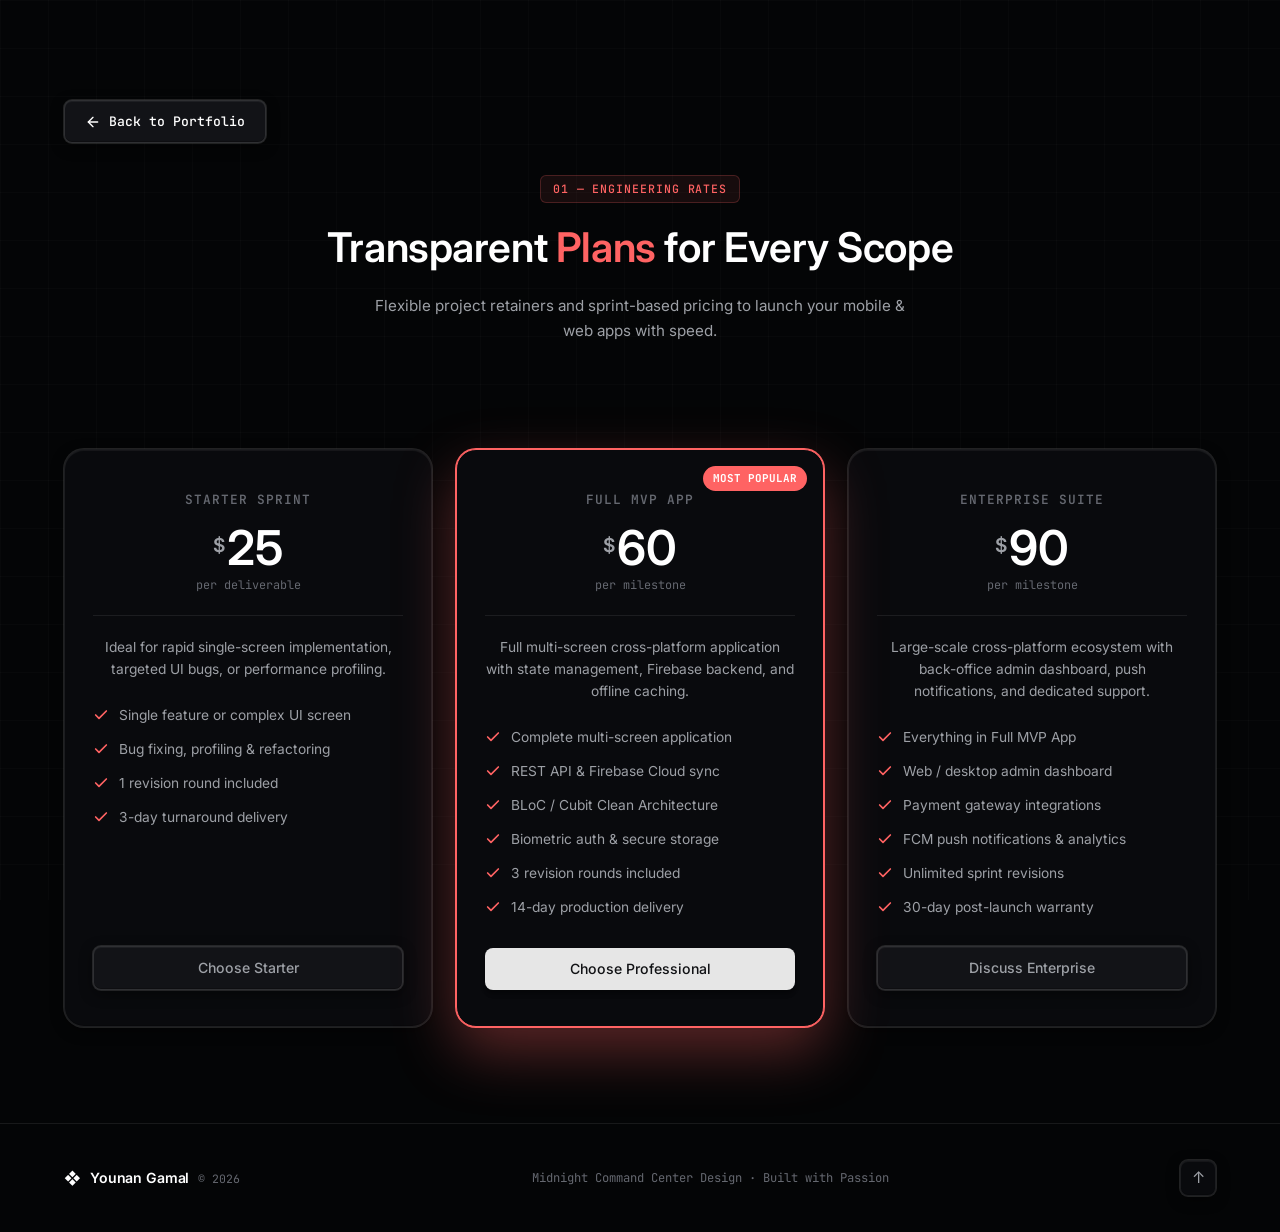
==== commit 6812f403: "feat: redesign portfolio with Raycast-inspired dark theme, new assets, and pricing updates" ====
--- a/pricing.html
+++ b/pricing.html
@@ -3,36 +3,44 @@
 
 <head>
     <meta charset="UTF-8" />
-    <link rel="icon" type="image/svg+xml" href="assets/YG.jpg">
+    <link rel="icon" type="image/svg+xml" href="assets/logo.svg">
+    <link rel="alternate icon" type="image/jpeg" href="assets/YG.jpg">
     <meta name="viewport" content="width=device-width, initial-scale=1.0" />
-    <meta name="description" content="Younan Gamal - Flexible Pricing Plans for Flutter & Front-End Development." />
-    <title>Pricing | Younan Gamal</title>
+    <meta name="description" content="Younan Gamal - Flexible Pricing Plans for Flutter &amp; Front-End Development." />
+    <title>Pricing Plans &mdash; Younan Gamal</title>
+    
+    <!-- Google Fonts: Inter & JetBrains Mono -->
+    <link rel="preconnect" href="https://fonts.googleapis.com">
+    <link rel="preconnect" href="https://fonts.gstatic.com" crossorigin>
+    <link href="https://fonts.googleapis.com/css2?family=Inter:wght@300;400;500;600;700&family=JetBrains+Mono:wght@400;500;600&display=swap" rel="stylesheet">
+    
     <link rel="stylesheet" href="style.css" />
     <style>
-        /* Standalone page adjustments */
         .pricing-hero {
-            padding-top: 80px;
-            padding-bottom: 60px;
+            padding-top: 100px;
+            padding-bottom: 50px;
             text-align: center;
         }
 
         .back-home-wrap {
             display: flex;
             justify-content: flex-start;
-            margin-bottom: 24px;
+            margin-bottom: 32px;
         }
 
         .back-home {
             display: inline-flex;
             align-items: center;
             gap: 8px;
-            color: var(--primary-light);
-            font-weight: 600;
-            transition: transform 0.2s;
+            font-family: var(--font-mono);
+            font-size: 0.82rem;
+            color: var(--color-ash);
+            transition: all 0.2s cubic-bezier(0.16, 1, 0.3, 1);
         }
 
         .back-home:hover {
-            transform: translateX(-5px);
+            color: var(--color-pure-white);
+            transform: translateX(-4px);
         }
     </style>
 </head>
@@ -43,25 +51,24 @@
         <div class="container">
             <div class="back-home-wrap">
                 <a href="index.html" class="btn btn-outline back-home">
-                    <svg viewBox="0 0 24 24" fill="none" width="20" height="20" stroke="currentColor" stroke-width="2"
+                    <svg viewBox="0 0 24 24" fill="none" width="16" height="16" stroke="currentColor" stroke-width="2"
                         stroke-linecap="round" stroke-linejoin="round">
                         <line x1="19" y1="12" x2="5" y2="12"></line>
                         <polyline points="12 19 5 12 12 5"></polyline>
                     </svg>
-                    Back to Home
+                    Back to Portfolio
                 </a>
             </div>
             <div class="section-header">
-                <span class="section-tag">Pricing Plans</span>
-                <h1 class="section-title">Flexible <span class="highlight">Plans</span> for Your Vision</h1>
-                <p class="section-sub">Transparent pricing to fit your project scope — from quick fixes to full-scale
-                    apps.</p>
+                <span class="section-tag">01 &mdash; Engineering Rates</span>
+                <h1 class="section-title">Transparent <span class="highlight">Plans</span> for Every Scope</h1>
+                <p class="section-sub">Flexible project retainers and sprint-based pricing to launch your mobile &amp; web apps with speed.</p>
             </div>
         </div>
     </header>
 
     <!-- ========== PRICING SECTION ========== -->
-    <section class="section" style="padding-top: 0;">
+    <section class="section" style="padding-top: 0; border-top: none;">
         <div class="container">
             <div class="pricing-grid">
                 <!-- Cards injected here via pricing.js -->
@@ -74,9 +81,11 @@
         <div class="container">
             <div class="footer-inner">
                 <a href="index.html#home" class="nav-logo">
-                    <span class="logo-bracket">&lt;</span>YG<span class="logo-bracket">/&gt;</span>
+                    <span class="logo-diamond">❖</span>
+                    <span class="logo-title">Younan Gamal</span>
+                    <span class="logo-sub">&copy; 2026</span>
                 </a>
-                <p class="footer-copy">&copy; 2025 Younan Gamal &mdash; Crafted with ♥ &amp; Flutter passion.</p>
+                <p class="footer-copy">Midnight Command Center Design &middot; Built with Passion</p>
                 <a href="#top" class="back-to-top" aria-label="Back to top">↑</a>
             </div>
         </div>
--- a/style.css
+++ b/style.css
@@ -1,59 +1,153 @@
 /* ============================================================
-   ROOT VARIABLES & THEME
+   YOUNAN GAMAL — PORTFOLIO DESIGN SYSTEM
+   Theme: Raycast Midnight Command Center (Dark) & Ultra-Clean Luxury (Light)
+   100% Fully Responsive Design & Modern Fluid Motion
    ============================================================ */
-@import url('https://fonts.googleapis.com/css2?family=Inter:wght@300;400;500;600;700;800;900&family=Fira+Code:wght@400;500&family=Space+Grotesk:wght@400;500;600;700;800&display=swap');
+
+@import url('https://fonts.googleapis.com/css2?family=Inter:wght@300;400;500;600;700&family=JetBrains+Mono:wght@400;500;600&display=swap');
 
 :root {
-    --primary: #6366f1;
-    --primary-light: #818cf8;
-    --primary-dark: #4f46e5;
-    --primary-glow: rgba(99, 102, 241, 0.25);
-    --accent: #94a3b8;
-    --accent-glow: rgba(148, 163, 184, 0.2);
-    --accent2: #22d3ee;
-
-    /* Dark theme (default) */
-    --bg: #020617;
-    --bg-2: #0f172a;
-    --bg-3: #1e293b;
-    --bg-card: #0f172a;
-    --border: rgba(255, 255, 255, 0.07);
-    --border-hover: rgba(99, 102, 241, 0.45);
-    --text: #f8fafc;
-    --text-2: #94a3b8;
-    --text-3: #64748b;
-    --shadow: 0 10px 15px -3px rgba(0, 0, 0, 0.2), 0 4px 6px -2px rgba(0, 0, 0, 0.1);
-    --shadow-hover: 0 20px 25px -5px rgba(0, 0, 0, 0.3), 0 10px 10px -5px rgba(0, 0, 0, 0.2);
-    --nav-bg: rgba(2, 6, 23, 0.85);
-    --gradient: linear-gradient(135deg, var(--primary) 0%, #4338ca 100%);
-    --gradient-text: linear-gradient(135deg, #fff 20%, var(--primary-light));
-}
-
+    /* ── Color Primitives ── */
+    --color-pure-white: #ffffff;
+    --color-void-black: #040506;
+    --color-coral-pulse: #ff6363;
+    --color-electric-sky: #63a1ff;
+    --color-cobalt-edge: #143ca3;
+    --color-success-green: #34d399;
+
+    /* ── Semantic System Variables (Default: Dark Command Center) ── */
+    --bg-canvas: #040506;
+    --bg-surface: #07080a;
+    --bg-card: #090a0d;
+    --bg-card-hover: #0f1015;
+    --bg-recessed: #121317;
+    --bg-badge: #1a1b20;
+    --bg-glass-nav: rgba(7, 8, 10, 0.78);
+    --bg-glass-modal: rgba(4, 5, 6, 0.85);
+    --bg-modal: #0b0c10;
+    
+    --border-hairline: rgba(255, 255, 255, 0.08);
+    --border-subtle: rgba(255, 255, 255, 0.14);
+    --border-hover: rgba(255, 255, 255, 0.28);
+    --border-highlight: rgba(255, 99, 99, 0.4);
+
+    --text-primary: #ffffff;
+    --text-secondary: #9da0a6;
+    --text-muted: #656870;
+    --text-inverse: #040506;
+
+    --accent-coral: #ff6363;
+    --accent-coral-glow: rgba(255, 99, 99, 0.35);
+    --accent-coral-bg: rgba(255, 99, 99, 0.08);
+    --accent-coral-border: rgba(255, 99, 99, 0.22);
+
+    --btn-primary-bg: #e6e6e6;
+    --btn-primary-text: #111215;
+    --btn-primary-hover: #ffffff;
+
+    --btn-secondary-bg: #121317;
+    --btn-secondary-text: #9da0a6;
+    --btn-secondary-border: rgba(255, 255, 255, 0.12);
+    --btn-secondary-hover-bg: #1a1b20;
+    --btn-secondary-hover-text: #ffffff;
+
+    --hero-glow-blue: radial-gradient(ellipse at center, rgba(4, 63, 150, 0.45) 0%, rgba(6, 18, 37, 0.15) 50%, transparent 75%);
+    --hero-glow-coral: radial-gradient(circle, rgba(255, 99, 99, 0.18) 0%, rgba(69, 35, 36, 0.1) 45%, transparent 70%);
+
+    --shadow-key: rgba(255, 255, 255, 0.05) 0px 1px 0px 0px inset,
+                  rgba(255, 255, 255, 0.12) 0px 0px 0px 1px,
+                  rgba(0, 0, 0, 0.45) 0px 4px 14px 0px,
+                  rgba(0, 0, 0, 0.25) 0px -1px 0px 0px inset;
+
+    --shadow-key-hover: rgba(255, 255, 255, 0.09) 0px 1px 0px 0px inset,
+                        rgba(255, 255, 255, 0.24) 0px 0px 0px 1px,
+                        rgba(0, 0, 0, 0.65) 0px 10px 28px 0px,
+                        rgba(0, 0, 0, 0.25) 0px -1px 0px 0px inset;
+
+    --shadow-btn-lift: rgba(0, 0, 0, 0.04) 0px 7px 3px 0px,
+                       rgba(0, 0, 0, 0.3) 0px 4px 4px 0px;
+
+    --shadow-dropdown: 0 24px 60px rgba(0, 0, 0, 0.85), 0 0 0 1px rgba(255, 255, 255, 0.1);
+    --grid-line-color: rgba(255, 255, 255, 0.02);
+
+    /* ── Typography & Radii ── */
+    --font-inter: 'Inter', system-ui, -apple-system, BlinkMacSystemFont, "Segoe UI", Roboto, sans-serif;
+    --font-mono: 'JetBrains Mono', 'GeistMono', ui-monospace, SFMono-Regular, Menlo, Monaco, Consolas, monospace;
+
+    --radius-btn: 8px;
+    --radius-input: 8px;
+    --radius-badge: 6px;
+    --radius-card: 16px;
+    --radius-largecard: 20px;
+    --radius-pill: 9999px;
+    --radius-circle: 99999px;
+
+    --page-max-width: 1200px;
+}
+
+/* ============================================================
+   PREMIUM LIGHT THEME (Apple / Vercel Modern Aesthetic)
+   ============================================================ */
 [data-theme="light"] {
-    --primary: #4f46e5;
-    --primary-light: #6366f1;
-    --accent: #475569;
-    --bg: #f8fafc;
-    --bg-2: #f1f5f9;
-    --bg-3: #e2e8f0;
+    --bg-canvas: #f8fafc;
+    --bg-surface: #f1f5f9;
     --bg-card: #ffffff;
-    --border: rgba(0, 0, 0, 0.08);
-    --border-hover: rgba(79, 70, 229, 0.4);
-    --text: #0f172a;
-    --text-2: #475569;
-    --text-3: #94a3b8;
-    --shadow: 0 10px 15px -3px rgba(0, 0, 0, 0.05), 0 4px 6px -2px rgba(0, 0, 0, 0.05);
-    --shadow-hover: 0 20px 25px -5px rgba(0, 0, 0, 0.1), 0 10px 10px -5px rgba(0, 0, 0, 0.05);
-    --nav-bg: rgba(248, 250, 252, 0.85);
-    --gradient-text: linear-gradient(135deg, #0f172a 20%, var(--primary));
+    --bg-card-hover: #ffffff;
+    --bg-recessed: #f1f4f9;
+    --bg-badge: #e2e8f0;
+    --bg-glass-nav: rgba(255, 255, 255, 0.88);
+    --bg-glass-modal: rgba(15, 23, 42, 0.45);
+    --bg-modal: #ffffff;
+
+    --border-hairline: rgba(0, 0, 0, 0.08);
+    --border-subtle: rgba(0, 0, 0, 0.12);
+    --border-hover: rgba(0, 0, 0, 0.24);
+    --border-highlight: rgba(225, 29, 72, 0.4);
+
+    --text-primary: #0f172a;
+    --text-secondary: #475569;
+    --text-muted: #64748b;
+    --text-inverse: #ffffff;
+
+    --accent-coral: #e11d48;
+    --accent-coral-glow: rgba(225, 29, 72, 0.25);
+    --accent-coral-bg: rgba(225, 29, 72, 0.08);
+    --accent-coral-border: rgba(225, 29, 72, 0.22);
+
+    --btn-primary-bg: #0f172a;
+    --btn-primary-text: #ffffff;
+    --btn-primary-hover: #1e293b;
+
+    --btn-secondary-bg: #ffffff;
+    --btn-secondary-text: #334155;
+    --btn-secondary-border: rgba(0, 0, 0, 0.12);
+    --btn-secondary-hover-bg: #f8fafc;
+    --btn-secondary-hover-text: #0f172a;
+
+    --hero-glow-blue: radial-gradient(ellipse at center, rgba(56, 189, 248, 0.16) 0%, rgba(224, 242, 254, 0.12) 50%, transparent 75%);
+    --hero-glow-coral: radial-gradient(circle, rgba(244, 63, 94, 0.12) 0%, rgba(255, 228, 230, 0.1) 45%, transparent 70%);
+
+    --shadow-key: 0 1px 3px rgba(0, 0, 0, 0.04),
+                  0 4px 14px rgba(0, 0, 0, 0.04),
+                  0 0 0 1px rgba(0, 0, 0, 0.07),
+                  inset 0 1px 0 rgba(255, 255, 255, 0.9);
+
+    --shadow-key-hover: 0 6px 14px rgba(0, 0, 0, 0.06),
+                        0 16px 36px rgba(0, 0, 0, 0.08),
+                        0 0 0 1px rgba(0, 0, 0, 0.14),
+                        inset 0 1px 0 rgba(255, 255, 255, 1);
+
+    --shadow-btn-lift: 0 4px 14px rgba(15, 23, 42, 0.15),
+                       0 1px 2px rgba(15, 23, 42, 0.1);
+
+    --shadow-dropdown: 0 20px 48px rgba(15, 23, 42, 0.14), 0 0 0 1px rgba(0, 0, 0, 0.08);
+    --grid-line-color: rgba(0, 0, 0, 0.03);
 }
 
 /* ============================================================
-   RESET & BASE
+   RESET & FOUNDATIONS
    ============================================================ */
-*,
-*::before,
-*::after {
+*, *::before, *::after {
     box-sizing: border-box;
     margin: 0;
     padding: 0;
@@ -62,37 +156,43 @@
 html {
     scroll-behavior: smooth;
     font-size: 16px;
+    background-color: var(--bg-canvas);
+    color: var(--text-primary);
     overflow-x: hidden;
     width: 100%;
 }
 
 body {
-    font-family: 'Inter', system-ui, sans-serif;
-    background: var(--bg);
-    color: var(--text);
+    font-family: var(--font-inter);
+    background-color: var(--bg-canvas);
+    color: var(--text-primary);
     line-height: 1.6;
     overflow-x: hidden;
     width: 100%;
     position: relative;
-    transition: background 0.3s, color 0.3s;
-}
-
-/* Grid background */
+    -webkit-font-smoothing: antialiased;
+    -moz-osx-font-smoothing: grayscale;
+    transition: background-color 0.3s ease, color 0.3s ease;
+}
+
+/* Subtle Technical Hairline Background Grid */
 body::before {
     content: '';
     position: fixed;
     inset: 0;
     background-image:
-        linear-gradient(var(--border) 1px, transparent 1px),
-        linear-gradient(90deg, var(--border) 1px, transparent 1px);
-    background-size: 60px 60px;
+        linear-gradient(var(--grid-line-color) 1px, transparent 1px),
+        linear-gradient(90deg, var(--grid-line-color) 1px, transparent 1px);
+    background-size: 48px 48px;
     pointer-events: none;
     z-index: 0;
+    transition: background-image 0.3s ease;
 }
 
 a {
+    color: inherit;
     text-decoration: none;
-    color: inherit;
+    transition: color 0.2s ease, opacity 0.2s ease;
 }
 
 ul {
@@ -101,6 +201,7 @@
 
 img {
     max-width: 100%;
+    height: auto;
     display: block;
 }
 
@@ -108,10 +209,13 @@
     cursor: pointer;
     border: none;
     background: none;
+    font-family: inherit;
+    color: inherit;
 }
 
 .container {
-    max-width: 1140px;
+    width: 100%;
+    max-width: var(--page-max-width);
     margin: 0 auto;
     padding: 0 24px;
     position: relative;
@@ -119,1074 +223,2467 @@
 }
 
 /* ============================================================
-   NAVBAR
+   GLASS NAVIGATION BAR (Raycast Floating Pill)
    ============================================================ */
 .navbar {
     position: fixed;
-    top: 0;
+    top: 16px;
     left: 0;
     right: 0;
-    z-index: 100;
-    background: var(--nav-bg);
-    backdrop-filter: blur(20px);
-    -webkit-backdrop-filter: blur(20px);
-    border-bottom: 1px solid var(--border);
-    transition: all 0.3s;
-}
-
-.navbar.scrolled {
-    box-shadow: 0 2px 40px rgba(0, 0, 0, 0.35);
+    z-index: 1000;
+    display: flex;
+    justify-content: center;
+    padding: 0 16px;
+    pointer-events: none;
 }
 
 .nav-container {
-    max-width: 1140px;
-    margin: 0 auto;
-    padding: 0 24px;
-    height: 68px;
+    pointer-events: auto;
+    width: 100%;
+    max-width: 1080px;
+    height: 52px;
+    padding: 0 16px 0 20px;
     display: flex;
     align-items: center;
     justify-content: space-between;
-    gap: 24px;
-}
-
+    gap: 16px;
+    background: var(--bg-glass-nav);
+    backdrop-filter: blur(28px) saturate(190%);
+    -webkit-backdrop-filter: blur(28px) saturate(190%);
+    border: 1px solid var(--border-hairline);
+    border-radius: var(--radius-pill);
+    box-shadow: 0 12px 36px rgba(0, 0, 0, 0.15),
+                inset 0 1px 0 rgba(255, 255, 255, 0.1);
+    transition: all 0.3s cubic-bezier(0.16, 1, 0.3, 1);
+}
+
+.navbar.scrolled .nav-container {
+    border-color: var(--border-subtle);
+    box-shadow: 0 16px 44px rgba(0, 0, 0, 0.25),
+                inset 0 1px 0 rgba(255, 255, 255, 0.12);
+}
+
+/* Brand Logo: Clean, Iconic <YG/> Code Signature */
 .nav-logo {
-    font-family: 'Fira Code', monospace;
-    font-size: 1.2rem;
+    display: inline-flex;
+    align-items: center;
+    gap: 9px;
+    text-decoration: none;
+    line-height: 1;
+    transition: transform 0.25s cubic-bezier(0.16, 1, 0.3, 1);
+}
+
+.nav-logo-code {
+    font-family: var(--font-mono);
+    font-size: 1.15rem;
+    font-weight: 800;
+    letter-spacing: -0.02em;
+    display: inline-flex;
+    align-items: center;
+    gap: 1px;
+    user-select: none;
+}
+
+.nav-logo-code .bracket,
+.nav-logo-code .slash {
+    color: var(--accent-coral);
     font-weight: 700;
-    color: var(--text);
-    transition: color 0.2s;
-}
-
-.logo-bracket {
-    color: var(--primary-light);
+    transition: all 0.25s ease;
+}
+
+.nav-logo-code .letters {
+    color: var(--text-primary);
+    font-weight: 900;
+    letter-spacing: -0.04em;
+    margin: 0 1px;
+}
+
+.logo-title {
+    font-weight: 600;
+    font-size: 0.88rem;
+    color: var(--text-primary);
+    white-space: nowrap;
+    letter-spacing: -0.01em;
 }
 
 .nav-logo:hover {
-    color: var(--primary-light);
-}
-
+    transform: translateY(-1px);
+}
+
+.nav-logo:hover .nav-logo-code .bracket,
+.nav-logo:hover .nav-logo-code .slash {
+    color: #ff6b4a;
+    filter: drop-shadow(0 0 8px var(--accent-coral-glow));
+}
+
+.logo-sub {
+    font-family: var(--font-mono);
+    font-size: 0.72rem;
+    color: var(--text-muted);
+    font-weight: 400;
+}
+
+/* Nav Links - Ghost */
 .nav-links {
     display: flex;
     align-items: center;
-    gap: 4px;
+    gap: 2px;
+}
+
+/* Hide mobile-only drawer header/footer & elements on desktop */
+.nav-drawer-header,
+.nav-drawer-footer,
+.nl-num,
+.nl-icon,
+.nl-arrow {
+    display: none;
 }
 
 .nav-link {
+    font-size: 0.82rem;
+    font-weight: 500;
+    color: var(--text-secondary);
     padding: 6px 14px;
-    border-radius: 8px;
-    font-size: 0.88rem;
-    font-weight: 500;
-    color: var(--text-2);
-    transition: all 0.2s;
-    position: relative;
-}
-
-.nav-link::after {
-    content: '';
-    position: absolute;
-    bottom: -2px;
-    left: 50%;
-    transform: translateX(-50%) scaleX(0);
-    width: 20px;
-    height: 2px;
-    background: var(--primary-light);
-    border-radius: 2px;
-    transition: transform 0.2s;
-}
-
-.nav-link:hover,
+    border-radius: var(--radius-pill);
+    transition: all 0.2s cubic-bezier(0.16, 1, 0.3, 1);
+    display: inline-flex;
+    align-items: center;
+    justify-content: center;
+}
+
+.nav-link:hover {
+    color: var(--text-primary);
+    background: rgba(125, 125, 125, 0.08);
+}
+
 .nav-link.active {
-    color: var(--text);
-    background: var(--bg-3);
-}
-
-.nav-link.active::after,
-.nav-link:hover::after {
-    transform: translateX(-50%) scaleX(1);
-}
-
+    color: var(--text-primary);
+    background: var(--bg-card);
+    box-shadow: 0 2px 8px rgba(0, 0, 0, 0.1), 0 0 0 1px var(--border-subtle);
+    font-weight: 600;
+}
+
+/* Nav Action Buttons */
 .nav-actions {
     display: flex;
     align-items: center;
-    gap: 8px;
-}
-
+    gap: 10px;
+}
+
+/* Raycast Command Menu Nav Trigger */
+.nav-cmd-btn {
+    display: inline-flex;
+    align-items: center;
+    gap: 7px;
+    padding: 6px 11px;
+    background: var(--bg-recessed);
+    border: 1px solid var(--border-hairline);
+    border-radius: var(--radius-btn);
+    font-size: 0.78rem;
+    color: var(--text-secondary);
+    transition: all 0.2s cubic-bezier(0.16, 1, 0.3, 1);
+}
+
+.nav-cmd-btn:hover {
+    color: var(--text-primary);
+    border-color: var(--border-hover);
+    background: var(--bg-badge);
+    transform: translateY(-1px);
+}
+
+.cmd-icon {
+    font-size: 0.85rem;
+    color: var(--accent-coral);
+}
+
+.cmd-kbd {
+    font-family: var(--font-mono);
+    font-size: 0.68rem;
+    padding: 2px 5px;
+    background: var(--bg-card);
+    border: 1px solid var(--border-subtle);
+    border-radius: 4px;
+    color: var(--text-primary);
+    box-shadow: 0 1px 0 rgba(0, 0, 0, 0.15);
+}
+
+/* CTA Download/Contact in Mist */
+.btn-mist {
+    display: inline-flex;
+    align-items: center;
+    gap: 6px;
+    background: var(--btn-primary-bg);
+    color: var(--btn-primary-text);
+    font-size: 0.82rem;
+    font-weight: 600;
+    padding: 7px 15px;
+    border-radius: var(--radius-btn);
+    box-shadow: var(--shadow-btn-lift);
+    transition: all 0.2s cubic-bezier(0.16, 1, 0.3, 1);
+}
+
+.btn-mist:hover {
+    background: var(--btn-primary-hover);
+    color: var(--btn-primary-text);
+    transform: translateY(-1px);
+}
+
+.btn-mist:active {
+    transform: translateY(1px);
+}
+
+/* Theme Toggle Button */
 .theme-toggle {
-    width: 40px;
-    height: 40px;
-    border-radius: 10px;
+    width: 34px;
+    height: 34px;
     display: flex;
     align-items: center;
     justify-content: center;
-    font-size: 1.1rem;
-    background: var(--bg-3);
-    border: 1px solid var(--border);
-    transition: all 0.25s;
-    color: var(--text-2);
+    border-radius: var(--radius-btn);
+    background: var(--bg-recessed);
+    border: 1px solid var(--border-hairline);
+    color: var(--text-primary);
+    font-size: 0.95rem;
+    transition: all 0.25s cubic-bezier(0.16, 1, 0.3, 1);
 }
 
 .theme-toggle:hover {
-    background: var(--primary);
-    color: #fff;
-    border-color: var(--primary);
-    transform: rotate(20deg);
-}
-
+    border-color: var(--border-hover);
+    background: var(--bg-badge);
+    transform: rotate(20deg) scale(1.05);
+}
+
+/* Mobile Hamburger */
 .hamburger {
     display: none;
     flex-direction: column;
+    justify-content: center;
+    align-items: center;
     gap: 5px;
-    padding: 8px;
-    border-radius: 8px;
-    background: var(--bg-3);
-    border: 1px solid var(--border);
+    width: 38px;
+    height: 38px;
+    padding: 8px 7px;
+    border-radius: var(--radius-btn);
+    background: var(--bg-surface);
+    border: 1px solid var(--border-hairline);
+    cursor: pointer;
+    flex-shrink: 0;
+    transition: all 0.25s cubic-bezier(0.16, 1, 0.3, 1);
+}
+
+.hamburger:hover,
+.hamburger:focus-visible {
+    border-color: var(--accent-coral);
+    background: var(--bg-badge);
+    transform: scale(1.04);
 }
 
 .hamburger span {
     display: block;
     width: 20px;
     height: 2px;
-    background: var(--text);
+    background: var(--text-primary);
     border-radius: 2px;
-    transition: all 0.3s;
+    transition: all 0.3s cubic-bezier(0.16, 1, 0.3, 1);
+    pointer-events: none;
 }
 
 .hamburger.open span:nth-child(1) {
     transform: translateY(7px) rotate(45deg);
 }
-
 .hamburger.open span:nth-child(2) {
     opacity: 0;
 }
-
 .hamburger.open span:nth-child(3) {
     transform: translateY(-7px) rotate(-45deg);
 }
 
 /* ============================================================
-   HERO
+   HERO SECTION
    ============================================================ */
 .hero {
     min-height: 100vh;
     display: flex;
-    align-items: center;
+    flex-direction: column;
+    justify-content: center;
+    position: relative;
+    padding: 130px 0 60px;
+    overflow: hidden;
+    background: var(--bg-canvas);
+}
+
+.hero-atmosphere {
+    position: absolute;
+    inset: 0;
+    pointer-events: none;
+    overflow: hidden;
+    z-index: 0;
+}
+
+.hero-glow-blue {
+    position: absolute;
+    top: 5%;
+    left: 45%;
+    transform: translateX(-50%);
+    width: 800px;
+    height: 600px;
+    background: var(--hero-glow-blue);
+    filter: blur(50px);
+    animation: driftAtmosphere 12s ease-in-out infinite alternate;
+}
+
+.hero-glow-coral {
+    position: absolute;
+    top: 15%;
+    right: 8%;
+    width: 480px;
+    height: 480px;
+    background: var(--hero-glow-coral);
+    filter: blur(65px);
+    animation: pulseCoralAurora 8s ease-in-out infinite alternate;
+}
+
+.hero-glow-coral-diagonal {
+    position: absolute;
+    top: 25%;
+    left: 10%;
+    width: 320px;
+    height: 600px;
+    background: linear-gradient(135deg, var(--accent-coral-glow) 0%, transparent 80%);
+    filter: blur(80px);
+    transform: rotate(-25deg);
+}
+
+.hero-container {
+    width: 100%;
+    max-width: var(--page-max-width);
+    margin: 0 auto;
+    padding: 0 24px;
+    display: grid;
+    grid-template-columns: 1.15fr 0.85fr;
+    gap: 48px;
+    align-items: center;
+    position: relative;
+    z-index: 1;
+}
+
+/* Status Eyebrow Badge */
+.hero-badge {
+    display: inline-flex;
+    align-items: center;
+    gap: 8px;
+    padding: 6px 14px;
+    background: var(--bg-badge);
+    border: 1px solid var(--border-subtle);
+    border-radius: var(--radius-pill);
+    font-size: 0.76rem;
+    font-weight: 500;
+    color: var(--text-primary);
+    margin-bottom: 24px;
+    box-shadow: var(--shadow-key);
+    animation: fadeInDown 0.6s cubic-bezier(0.16, 1, 0.3, 1) both;
+}
+
+.badge-dot {
+    width: 7px;
+    height: 7px;
+    background: var(--accent-coral);
+    border-radius: 50%;
+    box-shadow: 0 0 10px var(--accent-coral);
+    animation: pulseDot 2s infinite;
+}
+
+/* Whisper-Weight Large Hero Title */
+.hero-title {
+    font-family: var(--font-inter);
+    font-size: clamp(2.3rem, 4.6vw, 3.5rem);
+    font-weight: 400;
+    letter-spacing: 0.012em;
+    line-height: 1.15;
+    color: var(--text-primary);
+    margin-bottom: 18px;
+    animation: fadeInUp 0.7s cubic-bezier(0.16, 1, 0.3, 1) 0.1s both;
+}
+
+.hero-title .name-highlight {
+    font-weight: 600;
+    color: var(--text-primary);
+    position: relative;
+    display: inline-block;
+}
+
+.hero-title .name-highlight::after {
+    content: '';
+    position: absolute;
+    bottom: 2px;
+    left: 0;
+    right: 0;
+    height: 2px;
+    background: linear-gradient(90deg, var(--accent-coral), transparent);
+}
+
+/* Dynamic Subtitle Wrap */
+.hero-subtitle-wrap {
+    display: flex;
+    align-items: center;
+    gap: 6px;
+    font-family: var(--font-inter);
+    font-size: clamp(1rem, 1.8vw, 1.25rem);
+    font-weight: 400;
+    color: var(--text-secondary);
+    margin-bottom: 20px;
+    animation: fadeInUp 0.7s cubic-bezier(0.16, 1, 0.3, 1) 0.2s both;
+}
+
+.hero-typed {
+    color: var(--text-primary);
+    font-weight: 600;
+}
+
+.cursor-blink {
+    color: var(--accent-coral);
+    font-weight: 300;
+    animation: blinkCursor 0.9s step-end infinite;
+}
+
+.hero-description {
+    font-size: 1rem;
+    color: var(--text-secondary);
+    max-width: 520px;
+    margin-bottom: 32px;
+    line-height: 1.75;
+    animation: fadeInUp 0.7s cubic-bezier(0.16, 1, 0.3, 1) 0.3s both;
+}
+
+/* Hero CTA Button Group */
+.hero-cta {
+    display: flex;
+    align-items: center;
+    gap: 12px;
+    flex-wrap: wrap;
+    margin-bottom: 32px;
+    animation: fadeInUp 0.7s cubic-bezier(0.16, 1, 0.3, 1) 0.4s both;
+}
+
+.btn {
+    display: inline-flex;
+    align-items: center;
+    justify-content: center;
+    gap: 8px;
+    padding: 10px 20px;
+    border-radius: var(--radius-btn);
+    font-size: 0.88rem;
+    font-weight: 500;
+    transition: all 0.2s cubic-bezier(0.16, 1, 0.3, 1);
+    position: relative;
+    user-select: none;
+}
+
+.btn-primary {
+    background: var(--btn-primary-bg);
+    color: var(--btn-primary-text);
+    box-shadow: var(--shadow-btn-lift);
+}
+
+.btn-primary:hover {
+    background: var(--btn-primary-hover);
+    color: var(--btn-primary-text);
+    transform: translateY(-2px);
+}
+
+.btn-primary:active {
+    transform: translateY(1px);
+}
+
+.btn-outline {
+    background: var(--btn-secondary-bg);
+    color: var(--btn-secondary-text);
+    border: 1px solid var(--btn-secondary-border);
+    box-shadow: var(--shadow-key);
+}
+
+.btn-outline:hover {
+    color: var(--btn-secondary-hover-text);
+    border-color: var(--border-hover);
+    background: var(--btn-secondary-hover-bg);
+    transform: translateY(-2px);
+}
+
+.btn-outline:active {
+    transform: translateY(1px);
+}
+
+/* Social Icon Row */
+.hero-socials {
+    display: flex;
+    align-items: center;
+    gap: 8px;
+    animation: fadeInUp 0.7s cubic-bezier(0.16, 1, 0.3, 1) 0.5s both;
+}
+
+.social-link {
+    width: 38px;
+    height: 38px;
+    display: flex;
+    align-items: center;
+    justify-content: center;
+    border-radius: var(--radius-btn);
+    background: var(--bg-recessed);
+    border: 1px solid var(--border-hairline);
+    color: var(--text-secondary);
+    box-shadow: var(--shadow-key);
+    transition: all 0.25s cubic-bezier(0.16, 1, 0.3, 1);
+}
+
+.social-link:hover {
+    color: var(--text-primary);
+    border-color: var(--border-hover);
+    background: var(--bg-badge);
+    transform: translateY(-2px);
+}
+
+/* Technical Footer Meta Strip */
+.hero-meta-strip {
+    margin-top: 36px;
+    display: flex;
+    align-items: center;
+    gap: 10px;
+    font-family: var(--font-mono);
+    font-size: 0.75rem;
+    color: var(--text-muted);
+    flex-wrap: wrap;
+    animation: fadeInUp 0.7s cubic-bezier(0.16, 1, 0.3, 1) 0.6s both;
+}
+
+.hero-meta-strip .meta-sep {
+    color: var(--border-subtle);
+    user-select: none;
+}
+
+.hero-meta-strip .meta-accent {
+    color: var(--accent-coral);
+}
+
+/* ── Hero Visual (Device Mockup) ── */
+.hero-visual {
+    display: flex;
+    justify-content: center;
+    align-items: center;
+    position: relative;
+    animation: fadeInRight 0.8s cubic-bezier(0.16, 1, 0.3, 1) 0.3s both;
+}
+
+.phone-mockup {
+    position: relative;
+    animation: levitate 6s ease-in-out infinite;
+    max-width: 100%;
+}
+
+/* Ambient Backlight Glow behind Phone */
+.phone-glow-ambient {
+    width: 320px;
+    height: 520px;
+    position: absolute;
+    top: 50%;
+    left: 50%;
+    transform: translate(-50%, -50%);
+    background: radial-gradient(circle, rgba(255, 87, 51, 0.28) 0%, rgba(2, 132, 199, 0.2) 45%, transparent 72%);
+    filter: blur(48px);
+    z-index: -1;
+    pointer-events: none;
+    animation: ambientPulse 5s ease-in-out infinite alternate;
+}
+
+@keyframes ambientPulse {
+    0% { transform: translate(-50%, -50%) scale(0.95); opacity: 0.7; }
+    100% { transform: translate(-50%, -50%) scale(1.08); opacity: 0.95; }
+}
+
+.phone-frame {
+    width: 280px;
+    max-width: 100%;
+    background: #12141a;
+    border-radius: 40px;
+    padding: 12px;
+    border: 2px solid rgba(255, 255, 255, 0.12);
+    box-shadow: 0 35px 85px rgba(0, 0, 0, 0.6),
+                0 0 0 1px rgba(255, 255, 255, 0.06),
+                0 0 30px rgba(255, 87, 51, 0.15);
+    position: relative;
+    transition: transform 0.4s cubic-bezier(0.16, 1, 0.3, 1), box-shadow 0.4s ease;
+}
+
+[data-theme="light"] .phone-frame {
+    background: #ffffff;
+    border-color: #cbd5e1;
+    box-shadow: 0 35px 85px rgba(0, 0, 0, 0.14),
+                0 0 35px rgba(255, 87, 51, 0.12);
+}
+
+.phone-screen {
+    background: #090a0f;
+    border-radius: 30px;
+    height: 480px;
+    padding: 14px 12px 10px;
+    overflow: hidden;
+    position: relative;
+    border: 1px solid rgba(255, 255, 255, 0.08);
+}
+
+[data-theme="light"] .phone-screen {
+    background: #f8fafc;
+    border-color: #e2e8f0;
+}
+
+.app-ui {
+    display: flex;
+    flex-direction: column;
+    height: 100%;
+    justify-content: space-between;
+    gap: 10px;
+}
+
+/* 1. Dynamic Island Bar */
+.app-dynamic-island {
+    display: flex;
+    justify-content: center;
+    margin-bottom: 2px;
+}
+
+.island-pill {
+    display: inline-flex;
+    align-items: center;
+    gap: 7px;
+    background: rgba(255, 255, 255, 0.07);
+    border: 1px solid rgba(255, 255, 255, 0.1);
+    padding: 4px 10px;
+    border-radius: 20px;
+    font-size: 0.64rem;
+    color: #e2e8f0;
+    font-family: var(--font-mono);
+}
+
+[data-theme="light"] .island-pill {
+    background: #e2e8f0;
+    border-color: #cbd5e1;
+    color: #0f172a;
+}
+
+.island-dot {
+    width: 6px;
+    height: 6px;
+    background: #10b981;
+    border-radius: 50%;
+    box-shadow: 0 0 6px #10b981;
+    animation: availPulse 1.8s infinite;
+}
+
+.island-badge {
+    background: rgba(16, 185, 129, 0.18);
+    color: #10b981;
+    padding: 1px 6px;
+    border-radius: 6px;
+    font-weight: 600;
+    font-size: 0.6rem;
+}
+
+/* 2. Mockup App Header */
+.mockup-app-header {
+    display: flex;
+    align-items: center;
+    justify-content: space-between;
+    padding: 0 4px;
+}
+
+.mockup-header-left {
+    display: flex;
+    align-items: center;
+    gap: 8px;
+}
+
+.mockup-avatar {
+    width: 30px;
+    height: 30px;
+    border-radius: 50%;
+    background: linear-gradient(135deg, #ff5733, #7928ca);
+    display: flex;
+    align-items: center;
+    justify-content: center;
+    color: #ffffff;
+    font-size: 0.68rem;
+    font-weight: 700;
+    position: relative;
+    box-shadow: 0 2px 8px rgba(255, 87, 51, 0.35);
+}
+
+.avatar-status-dot {
+    position: absolute;
+    bottom: -1px;
+    right: -1px;
+    width: 7px;
+    height: 7px;
+    background: #10b981;
+    border-radius: 50%;
+    border: 1.5px solid #090a0f;
+}
+
+.mockup-user-info {
+    display: flex;
+    flex-direction: column;
+}
+
+.mockup-greeting {
+    font-size: 0.62rem;
+    color: var(--text-muted);
+}
+
+.mockup-app-name {
+    font-size: 0.78rem;
+    font-weight: 700;
+    color: var(--text-primary);
+}
+
+.mockup-header-icon {
+    width: 28px;
+    height: 28px;
+    border-radius: 50%;
+    background: rgba(255, 255, 255, 0.05);
+    border: 1px solid rgba(255, 255, 255, 0.08);
+    display: flex;
+    align-items: center;
+    justify-content: center;
+    color: var(--text-secondary);
+    position: relative;
+}
+
+[data-theme="light"] .mockup-header-icon {
+    background: #f1f5f9;
+    border-color: #e2e8f0;
+}
+
+.notif-badge {
+    position: absolute;
+    top: 5px;
+    right: 5px;
+    width: 6px;
+    height: 6px;
+    background: #ff4757;
+    border-radius: 50%;
+}
+
+/* 3. Live Animated Stream Card */
+.mockup-feature-hero {
+    background: linear-gradient(145deg, rgba(255, 87, 51, 0.16) 0%, rgba(121, 40, 202, 0.16) 100%);
+    border: 1px solid rgba(255, 87, 51, 0.35);
+    border-radius: 16px;
+    padding: 10px 12px;
     position: relative;
     overflow: hidden;
-    padding-top: 68px;
-}
-
-/* Radial glows */
-.hero-glow {
-    position: absolute;
-    top: 15%;
-    right: 5%;
-    width: 580px;
-    height: 580px;
-    background: radial-gradient(circle, rgba(99, 102, 241, 0.13) 0%, transparent 70%);
-    border-radius: 50%;
-    pointer-events: none;
-}
-
-.hero-glow2 {
-    position: absolute;
-    bottom: 10%;
-    left: 0%;
-    width: 400px;
-    height: 400px;
-    background: radial-gradient(circle, rgba(148, 163, 184, 0.08) 0%, transparent 70%);
-    border-radius: 50%;
-    pointer-events: none;
-}
-
-.hero-container {
+    box-shadow: 0 8px 24px rgba(0, 0, 0, 0.25);
+}
+
+[data-theme="light"] .mockup-feature-hero {
+    background: linear-gradient(145deg, rgba(255, 87, 51, 0.08) 0%, rgba(14, 165, 233, 0.08) 100%);
+    border-color: rgba(255, 87, 51, 0.25);
+    box-shadow: 0 8px 20px rgba(0, 0, 0, 0.05);
+}
+
+.hero-card-header {
+    display: flex;
+    justify-content: space-between;
+    align-items: center;
+    margin-bottom: 8px;
+}
+
+.hero-card-title-group {
+    display: flex;
+    align-items: center;
+    gap: 6px;
+}
+
+.card-chip {
+    font-size: 0.65rem;
+    font-weight: 700;
+    color: var(--text-primary);
+    font-family: var(--font-mono);
+}
+
+.live-pulse-badge {
+    background: rgba(16, 185, 129, 0.2);
+    color: #10b981;
+    font-size: 0.58rem;
+    font-weight: 700;
+    padding: 1px 5px;
+    border-radius: 6px;
+    text-transform: uppercase;
+    letter-spacing: 0.05em;
+    animation: availPulse 2s infinite;
+}
+
+.card-speed-val {
+    font-size: 0.62rem;
+    font-weight: 600;
+    color: var(--accent-coral);
+    font-family: var(--font-mono);
+}
+
+.hero-metric-row {
+    display: flex;
+    justify-content: space-between;
+    margin-bottom: 6px;
+}
+
+.metric-block {
+    display: flex;
+    flex-direction: column;
+}
+
+.metric-num {
+    font-size: 1.15rem;
+    font-weight: 800;
+    color: var(--text-primary);
+    line-height: 1.1;
+    font-family: var(--font-inter);
+}
+
+.metric-sub {
+    font-size: 0.58rem;
+    color: var(--text-muted);
+    font-weight: 500;
+}
+
+.mockup-chart-visual {
+    height: 28px;
+    margin-top: 4px;
+    position: relative;
+    overflow: hidden;
+}
+
+.chart-wave {
     width: 100%;
-    max-width: 1140px;
-    margin: 0 auto;
-    padding: 80px 24px;
+    height: 100%;
+    display: block;
+}
+
+.chart-wave-line {
+    animation: waveFlow 3s ease-in-out infinite alternate;
+}
+
+@keyframes waveFlow {
+    0% { transform: translateY(0); }
+    100% { transform: translateY(-3px); }
+}
+
+/* 4. Production Capabilities Grid */
+.mockup-apps-grid {
     display: grid;
     grid-template-columns: 1fr 1fr;
-    gap: 60px;
-    align-items: center;
+    gap: 7px;
+}
+
+.mockup-tile {
+    background: rgba(255, 255, 255, 0.04);
+    border: 1px solid rgba(255, 255, 255, 0.07);
+    border-radius: 13px;
+    padding: 8px 10px;
+    display: flex;
+    align-items: center;
+    gap: 8px;
+    position: relative;
+    overflow: hidden;
+    transition: all 0.25s ease;
+}
+
+[data-theme="light"] .mockup-tile {
+    background: #ffffff;
+    border-color: #e2e8f0;
+    box-shadow: 0 2px 8px rgba(0, 0, 0, 0.03);
+}
+
+.mockup-tile:hover {
+    border-color: var(--accent-coral);
+    transform: translateY(-2px);
+    background: rgba(255, 255, 255, 0.08);
+}
+
+.tile-icon {
+    font-size: 1.15rem;
+    line-height: 1;
+}
+
+.tile-content {
+    display: flex;
+    flex-direction: column;
+}
+
+.tile-title {
+    font-size: 0.7rem;
+    font-weight: 700;
+    color: var(--text-primary);
+    line-height: 1.2;
+}
+
+.tile-sub {
+    font-size: 0.58rem;
+    color: var(--text-muted);
+}
+
+/* Simulated Micro-Touch Tap on Fluid UI */
+.active-tap {
+    border-color: rgba(255, 87, 51, 0.5) !important;
+    background: rgba(255, 87, 51, 0.1) !important;
+}
+
+.simulated-touch-circle {
+    position: absolute;
+    top: 50%;
+    right: 8px;
+    transform: translateY(-50%);
+    width: 14px;
+    height: 14px;
+    border-radius: 50%;
+    background: rgba(255, 87, 51, 0.5);
+    box-shadow: 0 0 12px rgba(255, 87, 51, 0.8);
+    animation: simulatedTap 2.5s ease-in-out infinite;
+    pointer-events: none;
+}
+
+@keyframes simulatedTap {
+    0%, 100% {
+        transform: translateY(-50%) scale(0.7);
+        opacity: 0.3;
+    }
+    50% {
+        transform: translateY(-50%) scale(1.4);
+        opacity: 0.9;
+    }
+}
+
+/* 5. Live State Ticker */
+.mockup-state-ticker {
+    display: flex;
+    align-items: center;
+    gap: 6px;
+    background: rgba(255, 255, 255, 0.03);
+    border: 1px solid rgba(255, 255, 255, 0.06);
+    padding: 6px 10px;
+    border-radius: 9px;
+    font-family: var(--font-mono);
+    font-size: 0.6rem;
+    color: var(--text-muted);
+}
+
+[data-theme="light"] .mockup-state-ticker {
+    background: #f1f5f9;
+    border-color: #e2e8f0;
+}
+
+.ticker-dot {
+    width: 5px;
+    height: 5px;
+    background: #10b981;
+    border-radius: 50%;
+    box-shadow: 0 0 6px #10b981;
+    animation: availPulse 1.5s infinite;
+}
+
+.ticker-text {
+    white-space: nowrap;
+    overflow: hidden;
+    text-overflow: ellipsis;
+    color: var(--text-secondary);
+}
+
+/* 6. Modern Bottom Navigation */
+.mockup-bottom-nav {
+    display: flex;
+    justify-content: space-around;
+    align-items: center;
+    padding: 7px 10px;
+    background: rgba(255, 255, 255, 0.04);
+    border: 1px solid rgba(255, 255, 255, 0.08);
+    border-radius: 16px;
+}
+
+[data-theme="light"] .mockup-bottom-nav {
+    background: #ffffff;
+    border-color: #e2e8f0;
+}
+
+.nav-tab {
+    color: var(--text-muted);
+    display: flex;
+    align-items: center;
+    justify-content: center;
+    padding: 4px 8px;
+    border-radius: 8px;
+    transition: all 0.2s ease;
+}
+
+.nav-tab.active {
+    color: var(--accent-coral);
+    background: rgba(255, 87, 51, 0.12);
+}
+
+/* Floating Tech Badges (Rich contrast & glowing borders) */
+.float-badge {
+    position: absolute;
+    display: flex;
+    align-items: center;
+    gap: 8px;
+    padding: 8px 14px;
+    background: rgba(18, 20, 26, 0.9);
+    backdrop-filter: blur(14px);
+    -webkit-backdrop-filter: blur(14px);
+    border: 1px solid var(--border-subtle);
+    border-radius: var(--radius-pill);
+    font-size: 0.76rem;
+    font-weight: 600;
+    color: var(--text-primary);
+    box-shadow: 0 12px 30px rgba(0, 0, 0, 0.45);
+    white-space: nowrap;
+    animation: levitateBadge 5s ease-in-out infinite alternate;
+    z-index: 5;
+    transition: transform 0.3s ease, border-color 0.3s ease;
+}
+
+[data-theme="light"] .float-badge {
+    background: rgba(255, 255, 255, 0.92);
+    box-shadow: 0 10px 25px rgba(0, 0, 0, 0.1);
+}
+
+.float-badge:hover {
+    transform: scale(1.08) !important;
+    border-color: var(--accent-coral);
+}
+
+.flutter-badge {
+    top: 25px;
+    right: -62px;
+    border-color: rgba(64, 196, 255, 0.4);
+    box-shadow: 0 12px 28px rgba(64, 196, 255, 0.2);
+    animation-delay: 0.2s;
+}
+
+.dart-badge {
+    bottom: 100px;
+    right: -65px;
+    border-color: rgba(2, 86, 155, 0.5);
+    box-shadow: 0 12px 28px rgba(2, 86, 155, 0.2);
+    animation-delay: 1.1s;
+}
+
+.firebase-badge {
+    bottom: 35px;
+    left: -65px;
+    border-color: rgba(255, 160, 0, 0.45);
+    box-shadow: 0 12px 28px rgba(255, 160, 0, 0.2);
+    animation-delay: 0.7s;
+}
+
+.arch-badge {
+    top: 120px;
+    left: -75px;
+    border-color: rgba(16, 185, 129, 0.45);
+    box-shadow: 0 12px 28px rgba(16, 185, 129, 0.2);
+    animation-delay: 1.6s;
+}
+
+.scroll-indicator {
+    position: absolute;
+    bottom: 20px;
+    left: 50%;
+    transform: translateX(-50%);
+    opacity: 0.4;
+    z-index: 2;
+}
+
+.scroll-line {
+    width: 1px;
+    height: 44px;
+    background: linear-gradient(to bottom, var(--text-secondary), transparent);
+    animation: scrollSlide 2.2s cubic-bezier(0.65, 0, 0.35, 1) infinite;
+}
+
+/* ============================================================
+   SECTIONS & HEADERS
+   ============================================================ */
+.section {
+    padding: 96px 0;
+    position: relative;
+    border-top: 1px solid var(--border-hairline);
+}
+
+.section-alt {
+    background-color: var(--bg-surface);
+}
+
+.section-header {
+    text-align: center;
+    margin-bottom: 56px;
+    position: relative;
+}
+
+.section-tag {
+    display: inline-block;
+    font-family: var(--font-mono);
+    font-size: 0.72rem;
+    font-weight: 500;
+    letter-spacing: 0.08em;
+    text-transform: uppercase;
+    color: var(--accent-coral);
+    margin-bottom: 12px;
+    padding: 4px 12px;
+    background: var(--accent-coral-bg);
+    border: 1px solid var(--accent-coral-border);
+    border-radius: var(--radius-badge);
+}
+
+.section-title {
+    font-family: var(--font-inter);
+    font-size: clamp(1.8rem, 3.2vw, 2.6rem);
+    font-weight: 600;
+    letter-spacing: -0.01em;
+    color: var(--text-primary);
+    margin-bottom: 12px;
+}
+
+.section-title .highlight {
+    color: var(--accent-coral);
+}
+
+.section-sub {
+    font-size: 0.95rem;
+    color: var(--text-secondary);
+    max-width: 540px;
+    margin: 0 auto;
+    line-height: 1.65;
+}
+
+/* ============================================================
+   ABOUT ME SECTION (MINIMALIST HIGH-IMPACT STUDIO STYLE)
+   ============================================================ */
+.about-section-modern {
+    position: relative;
+    padding: 90px 0;
+    overflow: hidden;
+}
+
+.about-modern-wrapper {
+    display: grid;
+    grid-template-columns: 1.1fr 0.9fr;
+    gap: 52px;
+    align-items: center;
+}
+
+/* Left Column */
+.about-modern-left {
+    display: flex;
+    flex-direction: column;
+}
+
+.about-lead-intro {
+    font-size: 1.15rem;
+    font-weight: 500;
+    color: var(--text-muted);
+    letter-spacing: 0.04em;
+    margin-bottom: 4px;
+}
+
+.about-lead-name {
+    font-size: 2.5rem;
+    font-weight: 700;
+    color: var(--text-primary);
+    letter-spacing: -0.025em;
+    line-height: 1.1;
+    margin-bottom: 6px;
+}
+
+.about-lead-role {
+    font-size: 2.85rem;
+    font-weight: 800;
+    color: var(--accent-coral);
+    letter-spacing: -0.02em;
+    line-height: 1.15;
+    margin-bottom: 18px;
+    background: linear-gradient(135deg, #ff6b4a 0%, #ff4757 50%, #f39c12 100%);
+    -webkit-background-clip: text;
+    -webkit-text-fill-color: transparent;
+    display: inline-block;
+}
+
+.about-lead-bio {
+    font-size: 1rem;
+    color: var(--text-secondary);
+    line-height: 1.8;
+    max-width: 530px;
+    margin-bottom: 20px;
+}
+
+.about-lead-bio strong {
+    color: var(--text-primary);
+    font-weight: 600;
+}
+
+/* Social Buttons Row (Circular Dark Pill Buttons) */
+.about-socials-row {
+    display: flex;
+    gap: 12px;
+    margin-bottom: 24px;
+    align-items: center;
+}
+
+.about-social-btn {
+    width: 44px;
+    height: 44px;
+    border-radius: 50%;
+    background: var(--bg-card);
+    border: 1px solid var(--border-subtle);
+    color: var(--text-secondary);
+    display: inline-flex;
+    align-items: center;
+    justify-content: center;
+    box-shadow: var(--shadow-key);
+    transition: all 0.3s cubic-bezier(0.34, 1.56, 0.64, 1);
+    position: relative;
+    overflow: hidden;
+}
+
+.about-social-btn::before {
+    content: '';
+    position: absolute;
+    inset: 0;
+    border-radius: 50%;
+    background: radial-gradient(circle, var(--accent-coral-glow) 0%, transparent 70%);
+    opacity: 0;
+    transition: opacity 0.3s ease;
+}
+
+.about-social-btn:hover {
+    color: var(--accent-coral);
+    border-color: var(--accent-coral);
+    transform: translateY(-4px) scale(1.08);
+    box-shadow: 0 10px 22px var(--accent-coral-glow);
+}
+
+.about-social-btn:hover::before {
+    opacity: 0.6;
+}
+
+.about-social-btn.whatsapp-btn:hover {
+    color: #25d366;
+    border-color: #25d366;
+    box-shadow: 0 10px 22px rgba(37, 211, 102, 0.3);
+}
+
+/* CTAs Row (Hire Me + Download CV) */
+.about-ctas-row {
+    display: flex;
+    gap: 14px;
+    align-items: center;
+    margin-bottom: 28px;
+    flex-wrap: wrap;
+}
+
+.btn-hire-me {
+    display: inline-flex;
+    align-items: center;
+    gap: 10px;
+    background: linear-gradient(135deg, #ff5733 0%, #ee3a16 100%);
+    color: #ffffff;
+    font-weight: 600;
+    font-size: 0.95rem;
+    padding: 13px 28px;
+    border-radius: 9999px;
+    border: none;
+    cursor: pointer;
+    box-shadow: 0 8px 24px rgba(255, 87, 51, 0.36);
+    transition: all 0.35s cubic-bezier(0.16, 1, 0.3, 1);
+    position: relative;
+    overflow: hidden;
+}
+
+.btn-hire-me:hover {
+    transform: translateY(-3px) scale(1.02);
+    box-shadow: 0 12px 30px rgba(255, 87, 51, 0.55);
+}
+
+.btn-hire-me:active {
+    transform: translateY(0) scale(0.98);
+}
+
+.hire-pulse {
+    width: 8px;
+    height: 8px;
+    background: #ffffff;
+    border-radius: 50%;
+    display: inline-block;
+    animation: hireDotPulse 1.8s ease-in-out infinite;
+}
+
+@keyframes hireDotPulse {
+    0%, 100% {
+        transform: scale(0.9);
+        opacity: 0.7;
+    }
+    50% {
+        transform: scale(1.3);
+        opacity: 1;
+        box-shadow: 0 0 10px rgba(255, 255, 255, 0.9);
+    }
+}
+
+.btn-download-cv {
+    display: inline-flex;
+    align-items: center;
+    gap: 9px;
+    background: var(--bg-card);
+    color: var(--text-primary);
+    font-weight: 500;
+    font-size: 0.93rem;
+    padding: 12px 24px;
+    border-radius: 9999px;
+    border: 1px solid var(--border-subtle);
+    box-shadow: var(--shadow-key);
+    transition: all 0.3s cubic-bezier(0.16, 1, 0.3, 1);
+    text-decoration: none;
+}
+
+.btn-download-cv:hover {
+    border-color: var(--border-hover);
+    color: var(--accent-coral);
+    transform: translateY(-3px);
+    box-shadow: var(--shadow-key-hover);
+}
+
+/* Stats Bar (Exact layout from user example: 3 columns with hairline dividers) */
+.about-stats-bar {
+    background: var(--bg-card);
+    border: 1px solid var(--border-hairline);
+    border-radius: 18px;
+    padding: 18px 28px;
+    display: flex;
+    align-items: center;
+    justify-content: space-between;
+    box-shadow: var(--shadow-key);
+    max-width: 530px;
+    margin-bottom: 16px;
+    backdrop-filter: blur(12px);
+    transition: all 0.3s ease;
+}
+
+.about-stats-bar:hover {
+    border-color: var(--border-hover);
+    box-shadow: var(--shadow-key-hover);
+}
+
+.stats-bar-item {
+    display: flex;
+    flex-direction: column;
+    align-items: flex-start;
+}
+
+.stats-bar-number {
+    font-family: var(--font-inter);
+    font-size: 2rem;
+    font-weight: 800;
+    color: var(--accent-coral);
+    line-height: 1.1;
+    margin-bottom: 4px;
+}
+
+.stats-bar-label {
+    font-size: 0.76rem;
+    font-weight: 500;
+    color: var(--text-muted);
+    letter-spacing: 0.02em;
+}
+
+.stats-bar-divider {
+    width: 1px;
+    height: 38px;
+    background: var(--border-hairline);
+}
+
+/* Quick Availability Strip */
+.about-availability-strip {
+    display: inline-flex;
+    align-items: center;
+    gap: 8px;
+    font-size: 0.8rem;
+    color: var(--text-muted);
+    font-weight: 500;
+}
+
+.avail-dot {
+    width: 8px;
+    height: 8px;
+    background: var(--color-success-green);
+    border-radius: 50%;
+    box-shadow: 0 0 8px var(--color-success-green);
+    animation: availPulse 2s infinite;
+}
+
+@keyframes availPulse {
+    0%, 100% { opacity: 0.7; transform: scale(1); }
+    50% { opacity: 1; transform: scale(1.25); }
+}
+
+.avail-sep {
+    opacity: 0.5;
+}
+
+/* Right Column: Circular Framed Portrait Showcase */
+.about-modern-right {
+    display: flex;
+    justify-content: center;
+    align-items: center;
+    position: relative;
+}
+
+.about-circle-container {
+    position: relative;
+    width: 410px;
+    height: 410px;
+    display: flex;
+    align-items: center;
+    justify-content: center;
+    perspective: 1000px;
+}
+
+.about-circle-glow {
+    position: absolute;
+    inset: -20px;
+    border-radius: 50%;
+    background: radial-gradient(circle, var(--accent-coral-glow) 0%, transparent 68%);
+    opacity: 0.75;
+    filter: blur(36px);
+    z-index: 1;
+    pointer-events: none;
+    animation: circleGlowPulse 5s ease-in-out infinite alternate;
+}
+
+@keyframes circleGlowPulse {
+    0% { transform: scale(0.95); opacity: 0.6; }
+    100% { transform: scale(1.06); opacity: 0.88; }
+}
+
+.about-circle-frame {
+    width: 370px;
+    height: 370px;
+    border-radius: 50%;
+    overflow: hidden;
+    position: relative;
+    z-index: 2;
+    background: #14161b;
+    border: 2px solid var(--border-subtle);
+    box-shadow: 0 25px 55px rgba(0, 0, 0, 0.45), 0 0 0 1px rgba(255, 255, 255, 0.05);
+    transition: transform 0.5s cubic-bezier(0.16, 1, 0.3, 1), border-color 0.4s ease;
+}
+
+.about-circle-frame:hover {
+    border-color: var(--accent-coral);
+    transform: scale(1.02);
+}
+
+.about-circle-img {
+    width: 100%;
+    height: 100%;
+    object-fit: cover;
+    object-position: center 12%;
+    display: block;
+    image-rendering: -webkit-optimize-contrast;
+    image-rendering: high-quality;
+    backface-visibility: hidden;
+    transform: translateZ(0);
+    transition: transform 0.6s cubic-bezier(0.16, 1, 0.3, 1);
+}
+
+.about-circle-frame:hover .about-circle-img {
+    transform: scale(1.05);
+}
+
+/* Floating Micro-Badges */
+.about-float-badge {
+    position: absolute;
+    z-index: 4;
+    display: inline-flex;
+    align-items: center;
+    gap: 7px;
+    padding: 8px 14px;
+    border-radius: 9999px;
+    background: rgba(18, 20, 26, 0.85);
+    border: 1px solid var(--border-subtle);
+    box-shadow: 0 10px 24px rgba(0, 0, 0, 0.3);
+    backdrop-filter: blur(14px);
+    -webkit-backdrop-filter: blur(14px);
+    font-size: 0.76rem;
+    font-weight: 600;
+    color: var(--text-primary);
+    white-space: nowrap;
+    animation: badgeFloat 4s ease-in-out infinite alternate;
+    pointer-events: auto;
+    transition: transform 0.3s ease, border-color 0.3s ease;
+}
+
+[data-theme="light"] .about-float-badge {
+    background: rgba(255, 255, 255, 0.92);
+    box-shadow: 0 10px 25px rgba(0, 0, 0, 0.08);
+}
+
+.about-float-badge:hover {
+    transform: scale(1.08) !important;
+    border-color: var(--accent-coral);
+}
+
+.badge-flutter {
+    top: 25px;
+    right: -15px;
+}
+
+.badge-arch {
+    bottom: 30px;
+    left: -20px;
+}
+
+.badge-cloud {
+    top: 40px;
+    left: -20px;
+}
+
+.badge-speed {
+    bottom: 20px;
+    right: 5px;
+}
+
+@keyframes badgeFloat {
+    0% {
+        transform: translateY(0px);
+    }
+    100% {
+        transform: translateY(-9px);
+    }
+}
+
+/* ============================================================
+   FLOATING HIRE DOCK (CONVERSION ENGINE)
+   ============================================================ */
+.floating-hire-dock {
+    position: fixed;
+    bottom: 24px;
+    right: 24px;
+    z-index: 1000;
+    display: flex;
+    flex-direction: column;
+    align-items: flex-end;
+    opacity: 0;
+    pointer-events: none;
+    transform: translateY(20px);
+    transition: opacity 0.35s ease, transform 0.35s cubic-bezier(0.16, 1, 0.3, 1);
+}
+
+.floating-hire-dock.visible {
+    opacity: 1;
+    pointer-events: auto;
+    transform: translateY(0);
+}
+
+.floating-hire-btn {
+    display: inline-flex;
+    align-items: center;
+    gap: 9px;
+    padding: 12px 20px;
+    border-radius: 9999px;
+    background: var(--bg-card);
+    border: 1px solid var(--border-subtle);
+    color: var(--text-primary);
+    font-size: 0.88rem;
+    font-weight: 600;
+    cursor: pointer;
+    box-shadow: 0 12px 30px rgba(0, 0, 0, 0.35);
+    backdrop-filter: blur(12px);
+    transition: all 0.3s cubic-bezier(0.34, 1.56, 0.64, 1);
+}
+
+.floating-hire-btn:hover {
+    border-color: var(--accent-coral);
+    color: var(--accent-coral);
+    transform: translateY(-3px) scale(1.04);
+    box-shadow: 0 14px 34px var(--accent-coral-glow);
+}
+
+.hire-dock-dot {
+    width: 8px;
+    height: 8px;
+    background: #10b981;
+    border-radius: 50%;
+    box-shadow: 0 0 8px #10b981;
+    animation: availPulse 2s infinite;
+}
+
+.floating-hire-menu {
+    position: absolute;
+    bottom: 58px;
+    right: 0;
+    width: 290px;
+    background: var(--bg-card);
+    border: 1px solid var(--border-subtle);
+    border-radius: 18px;
+    box-shadow: 0 20px 45px rgba(0, 0, 0, 0.45);
+    padding: 14px;
+    display: flex;
+    flex-direction: column;
+    gap: 8px;
+    opacity: 0;
+    pointer-events: none;
+    transform: translateY(12px) scale(0.96);
+    transform-origin: bottom right;
+    transition: all 0.25s cubic-bezier(0.16, 1, 0.3, 1);
+    backdrop-filter: blur(16px);
+}
+
+.floating-hire-menu.active {
+    opacity: 1;
+    pointer-events: auto;
+    transform: translateY(0) scale(1);
+}
+
+.hire-menu-header {
+    padding: 6px 8px 8px;
+    border-bottom: 1px solid var(--border-hairline);
+}
+
+.hire-menu-header strong {
+    display: block;
+    font-size: 0.88rem;
+    color: var(--text-primary);
+    margin-bottom: 2px;
+}
+
+.hire-menu-header p {
+    font-size: 0.72rem;
+    color: var(--text-muted);
+    line-height: 1.3;
+}
+
+.hire-menu-item {
+    display: flex;
+    align-items: center;
+    gap: 10px;
+    padding: 10px 12px;
+    border-radius: 12px;
+    text-decoration: none;
+    color: var(--text-primary);
+    background: transparent;
+    border: 1px solid transparent;
+    transition: all 0.2s ease;
+}
+
+.hire-menu-item:hover {
+    background: var(--bg-card-hover);
+    border-color: var(--border-subtle);
+    transform: translateX(-2px);
+}
+
+.hire-menu-item .menu-icon {
+    font-size: 1.25rem;
+}
+
+.hire-menu-item .menu-text {
+    display: flex;
+    flex-direction: column;
+}
+
+.hire-menu-item .menu-title {
+    font-size: 0.84rem;
+    font-weight: 600;
+}
+
+.hire-menu-item .menu-sub {
+    font-size: 0.68rem;
+    color: var(--text-muted);
+}
+
+/* Contact form highlight animation */
+@keyframes highlightFlash {
+    0% {
+        box-shadow: 0 0 0 0 rgba(255, 87, 51, 0.7);
+        border-color: var(--accent-coral);
+    }
+    50% {
+        box-shadow: 0 0 0 8px rgba(255, 87, 51, 0.25);
+        border-color: var(--accent-coral);
+    }
+    100% {
+        box-shadow: 0 0 0 0 rgba(255, 87, 51, 0);
+        border-color: var(--border-hairline);
+    }
+}
+
+.contact-card-highlight {
+    animation: highlightFlash 2s cubic-bezier(0.16, 1, 0.3, 1) !important;
+}
+
+/* ============================================================
+   SKILLS & TECH STACK
+   ============================================================ */
+.skills-grid {
+    display: grid;
+    grid-template-columns: repeat(auto-fill, minmax(320px, 1fr));
+    gap: 20px;
+    margin-bottom: 48px;
+}
+
+.skill-card {
+    background: var(--bg-card);
+    border: 1px solid var(--border-hairline);
+    border-radius: var(--radius-card);
+    padding: 24px;
+    box-shadow: var(--shadow-key);
+    transition: all 0.3s cubic-bezier(0.16, 1, 0.3, 1);
+    position: relative;
+}
+
+.skill-card:hover {
+    border-color: var(--border-hover);
+    transform: translateY(-4px);
+    box-shadow: var(--shadow-key-hover);
+}
+
+.skill-icon {
+    width: 48px;
+    height: 48px;
+    border-radius: var(--radius-circle);
+    background: var(--bg-recessed);
+    border: 1px solid var(--border-hairline);
+    display: flex;
+    align-items: center;
+    justify-content: center;
+    font-size: 1.35rem;
+    margin-bottom: 16px;
+    transition: transform 0.3s ease;
+}
+
+.skill-card:hover .skill-icon {
+    transform: scale(1.08);
+    border-color: var(--accent-coral);
+}
+
+.skill-name {
+    font-family: var(--font-inter);
+    font-size: 1.05rem;
+    font-weight: 600;
+    color: var(--text-primary);
+    margin-bottom: 8px;
+}
+
+.skill-desc {
+    font-size: 0.85rem;
+    color: var(--text-secondary);
+    line-height: 1.6;
+}
+
+.tools-section {
+    text-align: center;
+    padding-top: 20px;
+}
+
+.tools-title {
+    font-family: var(--font-mono);
+    font-size: 0.82rem;
+    font-weight: 500;
+    text-transform: uppercase;
+    letter-spacing: 0.08em;
+    margin-bottom: 20px;
+    color: var(--text-muted);
+}
+
+.tools-list {
+    display: flex;
+    flex-wrap: wrap;
+    gap: 8px;
+    justify-content: center;
+    max-width: 900px;
+    margin: 0 auto;
+}
+
+.tool-tag {
+    padding: 6px 12px;
+    background: var(--bg-card);
+    border: 1px solid var(--border-hairline);
+    border-radius: var(--radius-badge);
+    font-family: var(--font-mono);
+    font-size: 0.76rem;
+    color: var(--text-secondary);
+    box-shadow: 0 1px 2px rgba(0, 0, 0, 0.05);
+    transition: all 0.2s cubic-bezier(0.16, 1, 0.3, 1);
+}
+
+.tool-tag:hover {
+    color: var(--text-primary);
+    border-color: var(--border-hover);
+    background: var(--bg-badge);
+    transform: translateY(-1px);
+}
+
+/* ============================================================
+   SHOWCASE & PROJECTS (NEW PROFESSIONAL PRESENTATION)
+   ============================================================ */
+.project-filters {
+    display: flex;
+    align-items: center;
+    justify-content: center;
+    gap: 8px;
+    margin-bottom: 36px;
+    flex-wrap: wrap;
+}
+
+.filter-btn {
+    padding: 8px 18px;
+    border-radius: var(--radius-pill);
+    background: var(--bg-card);
+    border: 1px solid var(--border-hairline);
+    font-size: 0.82rem;
+    font-weight: 500;
+    color: var(--text-secondary);
+    box-shadow: var(--shadow-key);
+    transition: all 0.25s cubic-bezier(0.16, 1, 0.3, 1);
+}
+
+.filter-btn:hover {
+    color: var(--text-primary);
+    border-color: var(--border-hover);
+}
+
+.filter-btn.active {
+    background: var(--btn-primary-bg);
+    color: var(--btn-primary-text);
+    border-color: var(--btn-primary-bg);
+    font-weight: 600;
+    box-shadow: var(--shadow-btn-lift);
+}
+
+/* ============================================================
+   INTERACTIVE PROJECT STUDIO STAGE (COMPACT & RESPONSIVE)
+   Theme: Raycast Midnight (Dark) & Ultra-Clean Luxury (Light)
+   Sleek Tab Switcher, Compact Stage Card (~400px), & Mini Overview Rail
+   ============================================================ */
+
+.project-studio-wrapper {
+    display: flex;
+    flex-direction: column;
+    gap: 24px;
+    width: 100%;
+}
+
+/* ── 1. Sleek Touch-Friendly Project Tabs Strip ── */
+.studio-tabs-bar {
+    width: 100%;
+    display: flex;
+    justify-content: center;
+}
+
+.studio-tabs-track {
+    display: inline-flex;
+    align-items: center;
+    gap: 8px;
+    padding: 6px;
+    background: var(--bg-card);
+    border: 1px solid var(--border-subtle);
+    border-radius: var(--radius-pill);
+    box-shadow: var(--shadow-key);
+    max-width: 100%;
+    overflow-x: auto;
+    -webkit-overflow-scrolling: touch;
+    scrollbar-width: none;
+}
+
+.studio-tabs-track::-webkit-scrollbar {
+    display: none;
+}
+
+.studio-tab-btn {
+    display: inline-flex;
+    align-items: center;
+    gap: 8px;
+    padding: 7px 16px;
+    background: transparent;
+    border: 1px solid transparent;
+    border-radius: var(--radius-pill);
+    font-family: var(--font-inter);
+    font-size: 0.8rem;
+    font-weight: 500;
+    color: var(--text-secondary);
+    cursor: pointer;
+    white-space: nowrap;
+    transition: all 0.22s cubic-bezier(0.16, 1, 0.3, 1);
+}
+
+.studio-tab-btn:hover {
+    color: var(--text-primary);
+    background: var(--bg-recessed);
+}
+
+.studio-tab-btn.active {
+    background: var(--bg-recessed);
+    color: var(--text-primary);
+    border-color: var(--tab-accent, var(--border-hover));
+    font-weight: 600;
+    box-shadow: 0 2px 10px rgba(0, 0, 0, 0.12);
+}
+
+.tab-indicator-dot {
+    width: 7px;
+    height: 7px;
+    border-radius: 50%;
+    display: inline-block;
+    flex-shrink: 0;
+}
+
+.tab-num {
+    font-family: var(--font-mono);
+    font-size: 0.72rem;
+    opacity: 0.6;
+}
+
+.tab-title {
+    letter-spacing: -0.01em;
+}
+
+/* ── 2. Master Compact Showcase Stage Card ── */
+.studio-stage-card {
+    display: grid;
+    grid-template-columns: 1.15fr 0.85fr;
+    gap: 36px;
+    align-items: center;
+    background: var(--bg-card);
+    border: 1px solid var(--border-subtle);
+    border-radius: var(--radius-largecard);
+    padding: 32px 36px;
+    position: relative;
+    overflow: hidden;
+    box-shadow: var(--shadow-key-hover);
+    min-height: 410px;
+    transition: border-color 0.3s ease, box-shadow 0.3s ease;
+}
+
+/* Top timer auto-play progress line */
+.studio-timer-track {
+    position: absolute;
+    top: 0;
+    left: 0;
+    right: 0;
+    height: 3px;
+    background: rgba(255, 255, 255, 0.06);
+    z-index: 5;
+    overflow: hidden;
+}
+
+.studio-timer-bar {
+    height: 100%;
+    width: 0%;
+    background: linear-gradient(90deg, var(--stage-accent, var(--accent-coral)), #a855f7);
+    box-shadow: 0 0 10px var(--stage-accent, var(--accent-coral));
+    animation: studioTimerFill 5s linear forwards;
+}
+
+.studio-stage-card:hover .studio-timer-bar,
+.studio-stage-card.paused .studio-timer-bar {
+    animation-play-state: paused;
+}
+
+@keyframes studioTimerFill {
+    from { width: 0%; }
+    to { width: 100%; }
+}
+
+/* Ambient backdrop aura */
+.stage-aura-bg {
+    position: absolute;
+    top: 50%;
+    right: 15%;
+    transform: translate(50%, -50%);
+    width: 380px;
+    height: 380px;
+    background: radial-gradient(circle, var(--stage-glow, rgba(255, 99, 99, 0.18)) 0%, transparent 68%);
+    pointer-events: none;
+    z-index: 0;
+}
+
+/* Left Story Column */
+.stage-story-col {
+    display: flex;
+    flex-direction: column;
+    gap: 12px;
     position: relative;
     z-index: 1;
 }
 
-.hero-badge {
+.stage-meta-row {
+    display: flex;
+    align-items: center;
+    gap: 8px;
+    flex-wrap: wrap;
+}
+
+.stage-idx {
+    font-family: var(--font-mono);
+    font-size: 0.76rem;
+    font-weight: 700;
+    padding: 2px 7px;
+    border-radius: var(--radius-badge);
+    background: var(--bg-recessed);
+    border: 1px solid var(--border-hairline);
+}
+
+.stage-badge-pill {
     display: inline-flex;
     align-items: center;
-    gap: 8px;
-    padding: 6px 14px;
-    background: rgba(99, 102, 241, 0.1);
-    border: 1px solid rgba(99, 102, 241, 0.3);
-    border-radius: 50px;
-    font-size: 0.78rem;
+    gap: 6px;
+    padding: 2px 10px;
+    background: var(--bg-badge);
+    border: 1px solid var(--border-hairline);
+    border-radius: var(--radius-pill);
+    font-family: var(--font-mono);
+    font-size: 0.7rem;
     font-weight: 600;
-    color: var(--primary-light);
-    margin-bottom: 20px;
-    animation: fadeInDown 0.6s ease;
-}
-
-.badge-dot {
-    width: 8px;
-    height: 8px;
-    background: var(--accent);
-    border-radius: 50%;
-    animation: pulse 2s infinite;
-}
-
-@keyframes pulse {
-
-    0%,
-    100% {
-        opacity: 1;
-        transform: scale(1);
-    }
-
-    50% {
-        opacity: 0.5;
-        transform: scale(1.4);
-    }
-}
-
-.hero-title {
-    font-family: 'Space Grotesk', sans-serif;
-    font-size: clamp(2.2rem, 4vw, 3.4rem);
-    font-weight: 800;
-    line-height: 1.15;
-    margin-bottom: 16px;
-    animation: fadeInUp 0.7s ease 0.1s both;
-    background: var(--gradient-text);
-    -webkit-background-clip: text;
-    -webkit-text-fill-color: transparent;
-    background-clip: text;
-}
-
-.highlight {
-    color: var(--primary-light);
-    -webkit-text-fill-color: var(--primary-light);
-}
-
-.hero-subtitle-wrap {
-    display: flex;
-    align-items: center;
-    gap: 8px;
-    font-size: clamp(0.95rem, 2vw, 1.2rem);
-    font-weight: 500;
-    color: var(--text-2);
-    margin-bottom: 24px;
-    animation: fadeInUp 0.7s ease 0.2s both;
-}
-
-.hero-typed {
-    color: var(--accent);
-    font-weight: 700;
-}
-
-.cursor-blink {
-    color: var(--primary-light);
-    animation: blink 1s step-end infinite;
-    font-weight: 300;
-}
-
-@keyframes blink {
-
-    0%,
-    100% {
-        opacity: 1;
-    }
-
-    50% {
-        opacity: 0;
-    }
-}
-
-.hero-description {
-    font-size: 0.98rem;
-    color: var(--text-2);
-    max-width: 460px;
-    margin-bottom: 36px;
-    line-height: 1.8;
-    animation: fadeInUp 0.7s ease 0.3s both;
-}
-
-.hero-cta {
-    display: flex;
-    gap: 14px;
-    flex-wrap: wrap;
-    margin-bottom: 36px;
-    animation: fadeInUp 0.7s ease 0.4s both;
-}
-
-.hero-socials {
-    display: flex;
-    gap: 10px;
-    flex-wrap: wrap;
-    animation: fadeInUp 0.7s ease 0.5s both;
-}
-
-.social-link {
-    width: 42px;
-    height: 42px;
-    display: flex;
-    align-items: center;
-    justify-content: center;
-    border-radius: 10px;
-    background: var(--bg-3);
-    border: 1px solid var(--border);
-    color: var(--text-2);
-    transition: all 0.25s;
-}
-
-.social-link:hover {
-    background: var(--primary);
-    color: #fff;
-    border-color: var(--primary);
-    transform: translateY(-3px);
-    box-shadow: 0 8px 20px var(--primary-glow);
-}
-
-/* ── Phone Mockup ── */
-.hero-visual {
-    display: flex;
-    justify-content: center;
-    align-items: center;
-    animation: fadeInRight 0.8s ease 0.3s both;
-}
-
-.phone-mockup {
-    position: relative;
-    animation: float 5s ease-in-out infinite;
-}
-
-@keyframes float {
-
-    0%,
-    100% {
-        transform: translateY(0);
-    }
-
-    50% {
-        transform: translateY(-18px);
-    }
-}
-
-.phone-frame {
-    width: 240px;
-    background: linear-gradient(145deg, #1e1e38, #12121f);
-    border-radius: 38px;
-    padding: 14px;
-    box-shadow:
-        0 0 0 1px rgba(255, 255, 255, 0.06),
-        0 30px 80px rgba(0, 0, 0, 0.65),
-        inset 0 1px 0 rgba(255, 255, 255, 0.08);
-}
-
-.phone-screen {
-    background: var(--bg-2);
-    border-radius: 26px;
-    overflow: hidden;
-    height: 420px;
-    padding: 16px;
-}
-
-.app-ui {
-    display: flex;
-    flex-direction: column;
-    height: 100%;
-    gap: 14px;
-}
-
-.app-header {
-    display: flex;
-    align-items: center;
-    gap: 10px;
-}
-
-.app-avatar {
-    width: 36px;
-    height: 36px;
-    border-radius: 50%;
-    background: var(--gradient);
-}
-
-.app-title-lines {
-    flex: 1;
-    display: flex;
-    flex-direction: column;
-    gap: 5px;
-}
-
-.line-block {
-    height: 8px;
-    background: var(--bg-3);
-    border-radius: 4px;
-}
-
-.line-block.w-60 {
-    width: 60%;
-}
-
-.line-block.w-40 {
-    width: 40%;
-}
-
-.line-block.w-80 {
-    width: 80%;
-}
-
-.line-block.w-50 {
-    width: 50%;
-}
-
-.line-block.small {
-    height: 6px;
-}
-
-.accent-card {
-    background: linear-gradient(135deg, var(--primary), var(--accent));
-    border-radius: 18px;
-    padding: 16px;
-    display: flex;
-    align-items: center;
-    gap: 12px;
-    box-shadow: 0 8px 24px var(--primary-glow);
-}
-
-.card-lines {
-    flex: 1;
-    display: flex;
-    flex-direction: column;
-    gap: 6px;
-}
-
-.accent-card .line-block {
-    background: rgba(255, 255, 255, 0.3);
-}
-
-.app-grid {
-    display: grid;
-    grid-template-columns: 1fr 1fr;
-    gap: 10px;
-    flex: 1;
-}
-
-.grid-item {
-    background: var(--bg-3);
-    border-radius: 14px;
-    border: 1px solid var(--border);
-    animation: shimmer 2.5s infinite;
-}
-
-@keyframes shimmer {
-
-    0%,
-    100% {
-        opacity: 0.5;
-    }
-
-    50% {
-        opacity: 1;
-    }
-}
-
-.app-bar {
-    display: flex;
-    justify-content: center;
-    gap: 10px;
-    padding: 8px;
-    background: var(--bg-3);
-    border-radius: 16px;
-}
-
-.bar-dot {
+    color: var(--text-primary);
+}
+
+.stage-pulse-dot {
     width: 6px;
     height: 6px;
     border-radius: 50%;
-    background: var(--text-3);
-}
-
-.bar-dot.active {
-    background: var(--primary-light);
-}
-
-/* Float badges */
-.float-badge {
-    position: absolute;
-    display: flex;
-    align-items: center;
+}
+
+.stage-cat-pill {
+    font-family: var(--font-mono);
+    font-size: 0.68rem;
+    color: var(--text-muted);
+}
+
+.stage-title-wrap {
+    display: flex;
+    flex-direction: column;
+    gap: 2px;
+}
+
+.stage-title {
+    font-family: var(--font-inter);
+    font-size: clamp(1.3rem, 2vw, 1.7rem);
+    font-weight: 700;
+    color: var(--text-primary);
+    line-height: 1.25;
+    letter-spacing: -0.02em;
+}
+
+.stage-tagline {
+    font-family: var(--font-mono);
+    font-size: 0.78rem;
+    font-weight: 500;
+    letter-spacing: -0.01em;
+}
+
+.stage-desc {
+    font-size: 0.88rem;
+    color: var(--text-secondary);
+    line-height: 1.6;
+    display: -webkit-box;
+    -webkit-line-clamp: 3;
+    -webkit-box-orient: vertical;
+    overflow: hidden;
+}
+
+/* Compact Highlights */
+.stage-highlights-row {
+    display: flex;
+    flex-direction: column;
     gap: 6px;
-    padding: 7px 13px;
+    margin: 2px 0;
+}
+
+.stage-highlight-tag {
+    display: inline-flex;
+    align-items: center;
+    gap: 8px;
+    padding: 6px 10px;
+    background: var(--bg-recessed);
+    border: 1px solid var(--border-hairline);
+    border-radius: var(--radius-btn);
+    font-size: 0.78rem;
+    color: var(--text-primary);
+}
+
+.highlight-ico {
+    font-size: 0.85rem;
+    flex-shrink: 0;
+}
+
+.highlight-label {
+    line-height: 1.35;
+}
+
+.stage-tags-row {
+    display: flex;
+    align-items: center;
+    gap: 6px;
+    flex-wrap: wrap;
+}
+
+.ptag {
+    padding: 2px 8px;
+    background: var(--bg-badge);
+    border: 1px solid var(--border-hairline);
+    border-radius: var(--radius-badge);
+    font-family: var(--font-mono);
+    font-size: 0.66rem;
+    font-weight: 500;
+    color: var(--text-secondary);
+}
+
+/* Footer Action & Navigation Bar */
+.stage-footer-bar {
+    display: flex;
+    align-items: center;
+    justify-content: space-between;
+    gap: 16px;
+    flex-wrap: wrap;
+    padding-top: 10px;
+    border-top: 1px solid var(--border-hairline);
+    margin-top: 4px;
+}
+
+.stage-action-btns {
+    display: flex;
+    align-items: center;
+    gap: 10px;
+}
+
+.stage-cta-btn {
+    padding: 8px 16px;
+    font-size: 0.82rem;
+}
+
+/* Nav Arrows and Dots */
+.stage-nav-controls {
+    display: flex;
+    align-items: center;
+    gap: 8px;
+}
+
+.stage-nav-arrow {
+    width: 32px;
+    height: 32px;
+    border-radius: 50%;
+    background: var(--bg-recessed);
+    border: 1px solid var(--border-hairline);
+    color: var(--text-primary);
+    display: flex;
+    align-items: center;
+    justify-content: center;
+    cursor: pointer;
+    transition: all 0.2s cubic-bezier(0.16, 1, 0.3, 1);
+}
+
+.stage-nav-arrow:hover {
+    background: var(--bg-badge);
+    border-color: var(--border-hover);
+    transform: scale(1.08);
+}
+
+.stage-dots-row {
+    display: flex;
+    align-items: center;
+    gap: 6px;
+    padding: 0 4px;
+}
+
+.stage-nav-dot {
+    width: 7px;
+    height: 7px;
+    border-radius: 50%;
+    background: var(--border-subtle);
+    cursor: pointer;
+    transition: all 0.25s ease;
+}
+
+.stage-nav-dot.active {
+    width: 18px;
+    border-radius: 6px;
+}
+
+/* Right Device Frame Visual */
+.stage-visual-col {
+    display: flex;
+    flex-direction: column;
+    align-items: center;
+    justify-content: center;
+    position: relative;
+    z-index: 1;
+}
+
+.stage-device-shell {
+    width: 100%;
+    max-width: 380px;
+    background: var(--bg-recessed);
+    border: 1px solid var(--border-subtle);
+    border-radius: var(--radius-largecard);
+    overflow: hidden;
+    box-shadow: 0 16px 40px rgba(0, 0, 0, 0.3);
+    cursor: pointer;
+    transition: all 0.3s cubic-bezier(0.16, 1, 0.3, 1);
+    position: relative;
+}
+
+.stage-device-shell:hover {
+    border-color: var(--border-hover);
+    transform: translateY(-2px);
+    box-shadow: 0 20px 48px rgba(0, 0, 0, 0.4);
+}
+
+.device-chrome-bar {
+    display: flex;
+    align-items: center;
+    justify-content: space-between;
+    padding: 8px 14px;
     background: var(--bg-card);
-    border: 1px solid var(--border);
-    border-radius: 50px;
-    font-size: 0.76rem;
-    font-weight: 600;
-    color: var(--text);
-    box-shadow: var(--shadow);
-    white-space: nowrap;
-    animation: float 5s ease-in-out infinite;
-}
-
-.flutter-badge {
-    top: 30px;
-    right: -55px;
-    animation-delay: 0.4s;
-}
-
-.dart-badge {
-    bottom: 80px;
-    right: -65px;
-    animation-delay: 0.9s;
-}
-
-.firebase-badge {
-    bottom: 30px;
-    left: -65px;
-    animation-delay: 1.4s;
-}
-
-.scroll-indicator {
-    position: absolute;
-    bottom: 28px;
-    left: 50%;
-    transform: translateX(-50%);
-    opacity: 0.45;
-}
-
-.scroll-line {
-    width: 1px;
-    height: 60px;
-    background: linear-gradient(to bottom, var(--primary-light), transparent);
-    animation: scrollDown 2s ease-in-out infinite;
-}
-
-@keyframes scrollDown {
-    0% {
-        transform: scaleY(0);
-        transform-origin: top;
-    }
-
-    50% {
-        transform: scaleY(1);
-        transform-origin: top;
-    }
-
-    51% {
-        transform-origin: bottom;
-    }
-
-    100% {
-        transform: scaleY(0);
-        transform-origin: bottom;
-    }
-}
-
-/* ============================================================
-   BUTTONS
-   ============================================================ */
-.btn {
-    display: inline-flex;
-    align-items: center;
-    justify-content: center;
-    gap: 8px;
-    padding: 12px 28px;
-    border-radius: 12px;
-    font-size: 0.95rem;
-    font-weight: 600;
-    transition: all 0.25s;
+    border-bottom: 1px solid var(--border-hairline);
+}
+
+.d-dots {
+    display: flex;
+    gap: 5px;
+}
+
+.d-dot {
+    width: 8px;
+    height: 8px;
+    border-radius: 50%;
+}
+
+.d-dot.red { background: #ef4444; }
+.d-dot.yellow { background: #eab308; }
+.d-dot.green { background: #22c55e; }
+
+.device-caption {
+    font-family: var(--font-mono);
+    font-size: 0.68rem;
+    color: var(--text-secondary);
+}
+
+.device-ver {
+    font-family: var(--font-mono);
+    font-size: 0.62rem;
+    color: var(--text-muted);
+}
+
+.device-screen-box {
+    width: 100%;
+    height: 240px;
     position: relative;
     overflow: hidden;
-}
-
-.btn::before {
-    content: '';
-    position: absolute;
-    inset: 0;
-    background: rgba(255, 255, 255, 0.08);
-    opacity: 0;
-    transition: opacity 0.2s;
-}
-
-.btn:hover::before {
-    opacity: 1;
-}
-
-.btn-primary {
-    background: var(--gradient);
-    color: #fff;
-    box-shadow: 0 4px 20px var(--primary-glow);
-}
-
-.btn-primary:hover {
-    transform: translateY(-2px);
-    box-shadow: 0 10px 32px var(--primary-glow);
-}
-
-.btn-outline {
-    border: 1.5px solid var(--border);
-    color: var(--text);
-    background: transparent;
-}
-
-.btn-outline:hover {
-    border-color: var(--primary-light);
-    color: var(--primary-light);
-    transform: translateY(-2px);
-    background: rgba(99, 102, 241, 0.06);
-}
-
-.btn-full {
-    width: 100%;
-}
-
-/* ============================================================
-   SECTIONS
-   ============================================================ */
-.section {
-    padding: 100px 0;
-}
-
-.section-alt {
-    background: var(--bg-2);
-}
-
-.section-header {
-    text-align: center;
-    margin-bottom: 64px;
-}
-
-.section-tag {
-    display: inline-block;
-    font-size: 0.76rem;
-    font-weight: 700;
-    letter-spacing: 0.13em;
-    text-transform: uppercase;
-    color: var(--accent);
-    margin-bottom: 14px;
-    font-family: 'Fira Code', monospace;
-}
-
-.section-title {
-    font-family: 'Space Grotesk', sans-serif;
-    font-size: clamp(1.8rem, 3vw, 2.6rem);
-    font-weight: 800;
-    line-height: 1.2;
-    margin-bottom: 16px;
-}
-
-.section-sub {
-    font-size: 1rem;
-    color: var(--text-2);
-    max-width: 500px;
-    margin: 0 auto;
-}
-
-/* ============================================================
-   ABOUT
-   ============================================================ */
-.about-grid {
-    display: grid;
-    grid-template-columns: 1fr 1.4fr;
-    gap: 60px;
-    align-items: start;
-}
-
-.about-img-frame {
-    position: relative;
-    margin-bottom: 28px;
-}
-
-.about-img-placeholder {
-    width: 100%;
-    aspect-ratio: 1;
-    background: var(--bg-3);
-    border-radius: 28px;
-    overflow: hidden;
-    border: 1px solid var(--border);
-    position: relative;
-}
-
-.about-img-placeholder::before {
-    content: '';
-    position: absolute;
-    inset: 0;
-    background: linear-gradient(135deg, transparent 60%, rgba(124, 58, 237, 0.07));
-}
-
-.about-img-placeholder.photo {
-    font-size: 0;
-}
-
-.profile-photo {
+    background: var(--bg-canvas);
+}
+
+.stage-screen-img {
     width: 100%;
     height: 100%;
     object-fit: cover;
     object-position: top center;
-    border-radius: 28px;
+    transition: transform 0.5s cubic-bezier(0.16, 1, 0.3, 1), opacity 0.2s ease;
+}
+
+.stage-device-shell:hover .stage-screen-img {
+    transform: scale(1.04);
+}
+
+.stage-hover-chip {
+    position: absolute;
+    bottom: 10px;
+    right: 10px;
+    padding: 5px 12px;
+    background: rgba(15, 23, 42, 0.88);
+    backdrop-filter: blur(8px);
+    border: 1px solid rgba(255, 255, 255, 0.2);
+    border-radius: var(--radius-pill);
+    font-size: 0.68rem;
+    color: #ffffff;
+    font-family: var(--font-mono);
+    display: flex;
+    align-items: center;
+    gap: 5px;
+}
+
+.stage-thumb-strip {
+    display: flex;
+    gap: 6px;
+    padding: 8px 12px;
+    background: var(--bg-card);
+    border-top: 1px solid var(--border-hairline);
+    justify-content: center;
+}
+
+.stage-thumb-item {
+    width: 48px;
+    height: 32px;
+    border-radius: 5px;
+    overflow: hidden;
+    padding: 0;
+    border: 1.5px solid var(--border-hairline);
+    background: transparent;
+    cursor: pointer;
+    opacity: 0.6;
+    transition: all 0.2s;
+}
+
+.stage-thumb-item img {
+    width: 100%;
+    height: 100%;
+    object-fit: cover;
     display: block;
-    transition: transform 0.5s ease;
-}
-
-.about-img-placeholder.photo:hover .profile-photo {
-    transform: scale(1.04);
-}
-
-.about-img-accent {
+}
+
+.stage-thumb-item:hover,
+.stage-thumb-item.active {
+    opacity: 1;
+    border-color: var(--stage-accent, var(--accent-coral));
+    transform: translateY(-1px);
+}
+
+/* ── 3. Compact 5-Project Quick Overview Strip (At A Glance) ── */
+.studio-overview-strip {
+    display: flex;
+    flex-direction: column;
+    gap: 12px;
+    margin-top: 12px;
+}
+
+.overview-header {
+    display: flex;
+    align-items: center;
+    justify-content: space-between;
+}
+
+.overview-title {
+    display: inline-flex;
+    align-items: center;
+    gap: 6px;
+    font-family: var(--font-mono);
+    font-size: 0.74rem;
+    font-weight: 600;
+    color: var(--text-muted);
+    text-transform: uppercase;
+    letter-spacing: 0.05em;
+}
+
+.overview-dot {
+    width: 6px;
+    height: 6px;
+    border-radius: 50%;
+    background: var(--accent-coral);
+}
+
+.overview-hint {
+    font-size: 0.72rem;
+    color: var(--text-muted);
+}
+
+.overview-cards-row {
+    display: flex;
+    gap: 12px;
+    overflow-x: auto;
+    -webkit-overflow-scrolling: touch;
+    padding-bottom: 6px;
+    scrollbar-width: thin;
+}
+
+.overview-mini-card {
+    flex: 1 0 135px;
+    min-width: 135px;
+    max-width: 170px;
+    background: var(--bg-card);
+    border: 1px solid var(--border-subtle);
+    border-radius: var(--radius-card);
+    overflow: hidden;
+    cursor: pointer;
+    transition: all 0.25s cubic-bezier(0.16, 1, 0.3, 1);
+    display: flex;
+    flex-direction: column;
+}
+
+.overview-mini-card:hover {
+    border-color: var(--border-hover);
+    transform: translateY(-3px);
+    box-shadow: 0 8px 20px rgba(0, 0, 0, 0.15);
+}
+
+.overview-mini-card.active {
+    border-color: var(--card-accent, var(--accent-coral));
+    box-shadow: 0 0 16px rgba(0, 0, 0, 0.2), inset 0 0 0 1px var(--card-accent, var(--accent-coral));
+}
+
+.overview-card-img {
+    height: 85px;
+    position: relative;
+    overflow: hidden;
+    background: var(--bg-recessed);
+}
+
+.overview-card-img img {
+    width: 100%;
+    height: 100%;
+    object-fit: cover;
+    object-position: top center;
+    transition: transform 0.4s;
+}
+
+.overview-mini-card:hover .overview-card-img img {
+    transform: scale(1.05);
+}
+
+.overview-card-num {
     position: absolute;
-    bottom: -12px;
-    right: -12px;
-    width: 90px;
-    height: 90px;
-    border: 3px solid var(--primary-light);
-    border-radius: 20px;
-    z-index: -1;
-}
-
-.about-stats {
-    display: grid;
-    grid-template-columns: repeat(3, 1fr);
-    gap: 12px;
-}
-
-.stat-card {
-    background: var(--bg-card);
-    border: 1px solid var(--border);
-    border-radius: 16px;
-    padding: 16px 12px;
-    text-align: center;
-    transition: all 0.3s;
-}
-
-.stat-card:hover {
-    border-color: var(--border-hover);
-    transform: translateY(-4px);
-    box-shadow: var(--shadow-hover);
-}
-
-.stat-num {
-    display: block;
-    font-family: 'Space Grotesk', sans-serif;
-    font-size: 1.6rem;
-    font-weight: 800;
-    color: var(--primary-light);
-    line-height: 1;
-    margin-bottom: 4px;
-}
-
-.stat-label {
-    font-size: 0.7rem;
-    color: var(--text-3);
-    font-weight: 500;
-}
-
-.about-text {
-    font-size: 0.97rem;
-    color: var(--text-2);
-    margin-bottom: 16px;
-    line-height: 1.8;
-}
-
-.about-text strong {
-    color: var(--text);
-}
-
-.about-info-grid {
-    display: grid;
-    grid-template-columns: 1fr 1fr;
-    gap: 12px;
-    margin: 28px 0;
-}
-
-.info-item {
+    top: 6px;
+    left: 6px;
+    padding: 2px 6px;
+    background: rgba(0, 0, 0, 0.75);
+    border-radius: 4px;
+    font-family: var(--font-mono);
+    font-size: 0.62rem;
+    font-weight: 700;
+    color: #ffffff;
+}
+
+.overview-card-body {
+    padding: 10px;
     display: flex;
     flex-direction: column;
     gap: 2px;
-    padding: 14px;
-    background: var(--bg-3);
-    border-radius: 12px;
-    border: 1px solid var(--border);
-}
-
-.info-icon {
-    margin-bottom: 2px;
-}
-
-.info-label {
-    font-size: 0.7rem;
-    color: var(--text-3);
+}
+
+.overview-card-name {
+    font-size: 0.78rem;
     font-weight: 600;
-    text-transform: uppercase;
-    letter-spacing: 0.05em;
-}
-
-.info-value {
-    font-size: 0.88rem;
-    font-weight: 500;
-    color: var(--text);
-}
-
-.info-value a {
-    color: var(--primary-light);
-}
-
-.info-value a:hover {
-    text-decoration: underline;
-}
-
-.available {
-    color: #34d399 !important;
-}
-
-/* ============================================================
-   SKILLS
-   ============================================================ */
-.skills-grid {
-    display: grid;
-    grid-template-columns: repeat(auto-fill, minmax(290px, 1fr));
-    gap: 20px;
-    margin-bottom: 48px;
-}
-
-.skill-card {
-    background: var(--bg-card);
-    border: 1px solid var(--border);
-    border-radius: 20px;
-    padding: 24px;
-    transition: all 0.3s;
-    position: relative;
+    color: var(--text-primary);
+    white-space: nowrap;
     overflow: hidden;
-}
-
-.skill-card::before {
-    content: '';
-    position: absolute;
-    top: 0;
-    left: 0;
-    right: 0;
-    height: 2px;
-    background: var(--gradient);
-    opacity: 0;
-    transition: opacity 0.3s;
-}
-
-.skill-card:hover {
-    border-color: var(--border-hover);
-    transform: translateY(-6px);
-    box-shadow: var(--shadow-hover);
-}
-
-.skill-card:hover::before {
-    opacity: 1;
-}
-
-.skill-icon {
-    width: 52px;
-    height: 52px;
-    background: var(--bg-3);
-    border-radius: 14px;
-    display: flex;
-    align-items: center;
-    justify-content: center;
-    font-size: 1.5rem;
-    margin-bottom: 14px;
-    border: 1px solid var(--border);
-}
-
-.skill-name {
-    font-family: 'Space Grotesk', sans-serif;
-    font-size: 1.05rem;
-    font-weight: 700;
-    margin-bottom: 6px;
-}
-
-.skill-desc {
-    font-size: 0.82rem;
-    color: var(--text-2);
-    margin-bottom: 16px;
-    line-height: 1.55;
-}
-
-.skill-bar {
-    height: 4px;
-    background: var(--bg-3);
-    border-radius: 4px;
+    text-overflow: ellipsis;
+}
+
+.overview-card-cat {
+    font-family: var(--font-mono);
+    font-size: 0.64rem;
+    color: var(--text-muted);
+    white-space: nowrap;
     overflow: hidden;
-}
-
-.skill-fill {
-    height: 100%;
-    background: var(--gradient);
-    border-radius: 4px;
-    width: 0;
-    transition: width 1.2s cubic-bezier(0.4, 0, 0.2, 1);
-}
-
-.tools-section {
-    text-align: center;
-}
-
-.tools-title {
-    font-size: 1rem;
-    font-weight: 700;
-    margin-bottom: 20px;
-    color: var(--text-2);
-}
-
-.tools-list {
-    display: flex;
-    flex-wrap: wrap;
-    gap: 10px;
-    justify-content: center;
-}
-
-.tool-tag {
-    padding: 6px 14px;
-    background: var(--bg-3);
-    border: 1px solid var(--border);
-    border-radius: 50px;
-    font-size: 0.8rem;
-    font-weight: 500;
-    color: var(--text-2);
-    transition: all 0.2s;
-}
-
-.tool-tag:hover {
-    background: var(--primary);
-    color: #fff;
-    border-color: var(--primary);
-    transform: translateY(-2px);
-}
-
-/* ============================================================
-   PROJECTS
-   ============================================================ */
-.projects-grid {
-    display: grid;
-    grid-template-columns: repeat(auto-fill, minmax(320px, 1fr));
-    gap: 24px;
-}
-
-.project-card {
-    background: var(--bg-card);
-    border: 1px solid var(--border);
-    border-radius: 24px;
-    overflow: hidden;
-    transition: all 0.35s;
-    display: flex;
-    flex-direction: column;
-}
-
-.project-card:hover {
-    border-color: var(--border-hover);
-    transform: translateY(-8px);
-    box-shadow: var(--shadow-hover);
-}
-
-.project-img-preview {
-    min-height: 220px;
-    overflow: hidden;
-    position: relative;
-}
-
-.project-img-preview::after {
-    content: '';
-    position: absolute;
-    inset: 0;
-    background: linear-gradient(to bottom, transparent 50%, rgba(6, 6, 15, 0.65));
-    opacity: 0;
-    transition: opacity 0.35s;
-}
-
-.project-card:hover .project-img-preview::after {
-    opacity: 1;
-}
-
-.project-screenshot {
-    width: 100%;
-    height: 220px;
-    object-fit: cover;
-    object-position: top center;
-    display: block;
-    transition: transform 0.5s ease;
-}
-
-.project-card:hover .project-screenshot {
-    transform: scale(1.06);
-}
-
-.project-info {
-    padding: 24px;
-    flex: 1;
-    display: flex;
-    flex-direction: column;
-    gap: 12px;
-}
-
-.project-tags-top {
-    display: flex;
-    gap: 8px;
-    flex-wrap: wrap;
-}
-
-.ptag {
-    padding: 3px 10px;
-    background: rgba(99, 102, 241, 0.1);
-    border: 1px solid rgba(139, 92, 246, 0.25);
-    border-radius: 50px;
-    font-size: 0.7rem;
-    font-weight: 600;
-    color: var(--primary-light);
-}
-
-.project-name {
-    font-family: 'Space Grotesk', sans-serif;
-    font-size: 1.08rem;
-    font-weight: 700;
-}
-
-.project-desc {
-    font-size: 0.84rem;
-    color: var(--text-2);
-    line-height: 1.65;
-    flex: 1;
-}
-
-.project-links {
-    display: flex;
-    align-items: center;
-    justify-content: space-between;
-    margin-top: 4px;
-}
-
-.proj-link {
-    display: inline-flex;
-    align-items: center;
-    gap: 6px;
-    font-size: 0.83rem;
-    font-weight: 600;
-    color: var(--text-2);
-    padding: 8px 14px;
-    border: 1px solid var(--border);
-    border-radius: 10px;
-    transition: all 0.2s;
-}
-
-.proj-link:hover {
-    color: var(--primary-light);
-    border-color: var(--primary-light);
-}
-
-.proj-featured {
-    font-size: 0.76rem;
-    color: var(--accent);
-    font-weight: 600;
+    text-overflow: ellipsis;
 }
 
 /* ============================================================
    EXPERIENCE / TIMELINE
    ============================================================ */
 .timeline {
-    max-width: 1000px;
+    max-width: 900px;
     margin: 0 auto;
     position: relative;
     padding: 20px 0;
@@ -1200,14 +2697,14 @@
     top: 0;
     bottom: 0;
     width: 2px;
-    background: linear-gradient(to bottom, transparent, var(--primary-light) 10%, var(--primary-light) 90%, transparent);
+    background: linear-gradient(to bottom, transparent, var(--border-subtle) 15%, var(--border-subtle) 85%, transparent);
 }
 
 .timeline-item {
     display: flex;
     justify-content: flex-end;
     padding-right: 50%;
-    margin-bottom: 50px;
+    margin-bottom: 48px;
     position: relative;
     width: 100%;
 }
@@ -1222,59 +2719,60 @@
     position: absolute;
     left: 50%;
     transform: translateX(-50%);
-    top: 0;
-    width: 42px;
-    height: 42px;
+    top: 14px;
+    width: 32px;
+    height: 32px;
     background: var(--bg-card);
-    border: 2px solid var(--primary-light);
+    border: 1px solid var(--border-subtle);
     border-radius: 50%;
     z-index: 2;
-    box-shadow: 0 0 0 4px var(--primary-glow);
     display: flex;
     align-items: center;
     justify-content: center;
+    box-shadow: var(--shadow-key);
 }
 
 .timeline-dot::after {
     content: '';
-    width: 10px;
-    height: 10px;
-    background: var(--primary-light);
+    width: 8px;
+    height: 8px;
+    background: var(--accent-coral);
     border-radius: 50%;
+    box-shadow: 0 0 8px var(--accent-coral);
 }
 
 .timeline-content {
     background: var(--bg-card);
-    border: 1px solid var(--border);
-    border-radius: 20px;
+    border: 1px solid var(--border-hairline);
+    border-radius: var(--radius-card);
     padding: 24px;
-    width: calc(100% - 40px);
-    margin: 0 20px;
-    transition: all 0.3s;
-    position: relative;
+    width: calc(100% - 36px);
+    margin: 0 18px;
+    box-shadow: var(--shadow-key);
+    transition: all 0.3s cubic-bezier(0.16, 1, 0.3, 1);
 }
 
 .timeline-item:nth-child(odd) .timeline-content {
-    margin-right: 40px;
+    margin-right: 36px;
 }
 
 .timeline-item:nth-child(even) .timeline-content {
-    margin-left: 40px;
+    margin-left: 36px;
 }
 
 .timeline-content:hover {
     border-color: var(--border-hover);
-    box-shadow: var(--shadow-hover);
-    transform: translateY(-5px);
+    transform: translateY(-4px);
+    box-shadow: var(--shadow-key-hover);
 }
 
 .timeline-header {
     display: flex;
     justify-content: space-between;
-    align-items: flex-start;
-    gap: 16px;
+    align-items: center;
+    gap: 12px;
+    margin-bottom: 8px;
     flex-wrap: wrap;
-    margin-bottom: 6px;
 }
 
 .tl-header-left {
@@ -1284,16 +2782,15 @@
 }
 
 .tl-logo {
-    width: 40px;
-    height: 40px;
+    width: 36px;
+    height: 36px;
     border-radius: 8px;
-    overflow: hidden;
-    background: #fff;
+    background: #ffffff;
     padding: 3px;
     display: flex;
     align-items: center;
     justify-content: center;
-    border: 1px solid var(--border);
+    border: 1px solid var(--border-hairline);
     flex-shrink: 0;
 }
 
@@ -1304,56 +2801,32 @@
 }
 
 .tl-title {
-    font-family: 'Space Grotesk', sans-serif;
-    font-size: 1rem;
-    font-weight: 700;
+    font-family: var(--font-inter);
+    font-size: 1.05rem;
+    font-weight: 600;
+    color: var(--text-primary);
 }
 
 .tl-date {
-    font-size: 0.76rem;
-    font-weight: 600;
-    color: var(--primary-light);
-    background: rgba(99, 102, 241, 0.1);
-    padding: 3px 10px;
-    border-radius: 50px;
+    font-family: var(--font-mono);
+    font-size: 0.72rem;
+    font-weight: 500;
+    color: var(--accent-coral);
+    background: var(--accent-coral-bg);
+    border: 1px solid var(--accent-coral-border);
+    padding: 3px 8px;
+    border-radius: var(--radius-badge);
     white-space: nowrap;
 }
 
-@media (max-width: 768px) {
-    .timeline::before {
-        left: 20px;
-        transform: none;
-    }
-
-    .timeline-item {
-        justify-content: flex-start;
-        padding-left: 40px;
-        padding-right: 0;
-    }
-
-    .timeline-item:nth-child(even) {
-        padding-left: 40px;
-    }
-
-    .timeline-dot {
-        left: 20px;
-        transform: translateX(-50%);
-    }
-
-    .timeline-content {
-        width: 100%;
-        margin: 0 !important;
-    }
-}
-
 .tl-company {
-    font-size: 0.84rem;
-    color: var(--text-2);
+    font-size: 0.85rem;
+    color: var(--text-muted);
     margin-bottom: 12px;
 }
 
 .tl-list {
-    padding-left: 16px;
+    padding-left: 18px;
     list-style: disc;
     display: flex;
     flex-direction: column;
@@ -1363,18 +2836,18 @@
 
 .tl-list li {
     font-size: 0.86rem;
-    color: var(--text-2);
-    line-height: 1.55;
+    color: var(--text-secondary);
+    line-height: 1.6;
 }
 
 .tl-tags {
     display: flex;
-    gap: 8px;
+    gap: 6px;
     flex-wrap: wrap;
 }
 
 /* ============================================================
-   SERVICES
+   SERVICES SECTION
    ============================================================ */
 .services-grid {
     display: grid;
@@ -1384,68 +2857,51 @@
 
 .service-card {
     background: var(--bg-card);
-    border: 1px solid var(--border);
-    border-radius: 22px;
-    padding: 32px 28px;
-    transition: all 0.35s;
+    border: 1px solid var(--border-hairline);
+    border-radius: var(--radius-largecard);
+    padding: 32px 26px;
+    box-shadow: var(--shadow-key);
+    transition: all 0.3s cubic-bezier(0.16, 1, 0.3, 1);
     position: relative;
-    overflow: hidden;
-}
-
-.service-card::before {
-    content: '';
-    position: absolute;
-    top: 0;
-    left: 0;
-    right: 0;
-    height: 3px;
-    background: var(--gradient);
-    opacity: 0;
-    transition: opacity 0.35s;
 }
 
 .service-card:hover {
     border-color: var(--border-hover);
-    transform: translateY(-8px);
-    box-shadow: var(--shadow-hover);
-}
-
-.service-card:hover::before {
-    opacity: 1;
+    transform: translateY(-6px);
+    box-shadow: var(--shadow-key-hover);
 }
 
 .service-icon-wrap {
-    width: 56px;
-    height: 56px;
-    border-radius: 16px;
-    background: linear-gradient(135deg, rgba(99, 102, 241, 0.15), rgba(139, 92, 246, 0.1));
-    border: 1px solid rgba(99, 102, 241, 0.2);
+    width: 48px;
+    height: 48px;
+    border-radius: var(--radius-circle);
+    background: var(--bg-recessed);
+    border: 1px solid var(--border-hairline);
     display: flex;
     align-items: center;
     justify-content: center;
-    color: var(--primary-light);
+    color: var(--text-primary);
     margin-bottom: 20px;
-    transition: all 0.3s;
+    transition: all 0.3s ease;
 }
 
 .service-card:hover .service-icon-wrap {
-    background: var(--gradient);
-    color: #fff;
-    border-color: transparent;
+    color: var(--accent-coral);
+    border-color: var(--accent-coral);
     transform: scale(1.08);
-    box-shadow: 0 8px 24px var(--primary-glow);
 }
 
 .service-title {
-    font-family: 'Space Grotesk', sans-serif;
-    font-size: 1.1rem;
-    font-weight: 700;
+    font-family: var(--font-inter);
+    font-size: 1.15rem;
+    font-weight: 600;
+    color: var(--text-primary);
     margin-bottom: 10px;
 }
 
 .service-desc {
     font-size: 0.86rem;
-    color: var(--text-2);
+    color: var(--text-secondary);
     line-height: 1.7;
     margin-bottom: 18px;
 }
@@ -1454,30 +2910,27 @@
     display: flex;
     flex-direction: column;
     gap: 8px;
-    list-style: none;
-    padding: 0;
 }
 
 .service-features li {
     font-size: 0.82rem;
-    color: var(--text-2);
-    padding-left: 18px;
-    position: relative;
-    line-height: 1.5;
+    color: var(--text-muted);
+    display: flex;
+    align-items: center;
+    gap: 8px;
 }
 
 .service-features li::before {
     content: "✓";
-    color: var(--primary-light);
-    font-weight: bold;
+    color: var(--accent-coral);
+    font-weight: 700;
+    font-size: 0.75rem;
 }
 
 .services-cta-wrap {
-    margin-top: 60px;
+    margin-top: 56px;
     display: flex;
     justify-content: center;
-    align-items: center;
-    text-align: center;
 }
 
 /* ============================================================
@@ -1486,70 +2939,67 @@
 .pricing-grid {
     display: grid;
     grid-template-columns: repeat(3, 1fr);
-    gap: 28px;
+    gap: 24px;
     align-items: stretch;
 }
 
 .pricing-card {
     background: var(--bg-card);
-    border: 1px solid var(--border);
-    border-radius: 24px;
+    border: 1px solid var(--border-hairline);
+    border-radius: var(--radius-largecard);
     padding: 36px 28px;
     display: flex;
     flex-direction: column;
-    height: 100%;
-    transition: all 0.35s;
+    box-shadow: var(--shadow-key);
+    transition: all 0.35s cubic-bezier(0.16, 1, 0.3, 1);
     position: relative;
-    overflow: hidden;
 }
 
 .pricing-card:hover {
     border-color: var(--border-hover);
-    transform: translateY(-8px);
-    box-shadow: var(--shadow-hover);
-}
-
-/* Featured / Popular card */
+    transform: translateY(-6px);
+    box-shadow: var(--shadow-key-hover);
+}
+
 .pricing-featured {
-    border-color: var(--primary-light);
-    background: linear-gradient(180deg, rgba(99, 102, 241, 0.06) 0%, var(--bg-card) 40%);
-    box-shadow: 0 0 0 1px rgba(99, 102, 241, 0.2), 0 20px 60px rgba(99, 102, 241, 0.12);
-    transform: scale(1.04);
+    border-color: var(--accent-coral);
+    background: var(--bg-card);
+    box-shadow: 0 0 0 1px var(--accent-coral),
+                0 24px 60px var(--accent-coral-glow);
+    transform: scale(1.02);
     z-index: 2;
 }
 
 .pricing-featured:hover {
-    transform: scale(1.04) translateY(-8px);
-    box-shadow: 0 0 0 1px rgba(99, 102, 241, 0.35), 0 30px 80px rgba(99, 102, 241, 0.18);
+    transform: scale(1.02) translateY(-6px);
 }
 
 .pricing-badge {
     position: absolute;
     top: 16px;
     right: 16px;
-    background: var(--gradient);
-    color: #fff;
-    font-size: 0.7rem;
+    background: var(--accent-coral);
+    color: #ffffff;
+    font-family: var(--font-mono);
+    font-size: 0.68rem;
     font-weight: 700;
-    padding: 5px 14px;
-    border-radius: 50px;
-    letter-spacing: 0.03em;
+    padding: 4px 10px;
+    border-radius: var(--radius-pill);
     text-transform: uppercase;
-    box-shadow: 0 4px 16px var(--primary-glow);
 }
 
 .pricing-header {
     text-align: center;
     margin-bottom: 20px;
     padding-bottom: 20px;
-    border-bottom: 1px solid var(--border);
+    border-bottom: 1px solid var(--border-hairline);
 }
 
 .pricing-tier {
-    font-family: 'Space Grotesk', sans-serif;
-    font-size: 1rem;
-    font-weight: 700;
-    color: var(--text-2);
+    font-family: var(--font-mono);
+    font-size: 0.8rem;
+    font-weight: 600;
+    color: var(--text-muted);
     text-transform: uppercase;
     letter-spacing: 0.08em;
 }
@@ -1564,39 +3014,29 @@
 
 .pricing-currency {
     font-size: 1.2rem;
-    font-weight: 700;
-    color: var(--primary-light);
-    margin-top: 8px;
+    font-weight: 600;
+    color: var(--text-secondary);
+    margin-top: 6px;
 }
 
 .pricing-value {
-    font-family: 'Space Grotesk', sans-serif;
-    font-size: 3.2rem;
-    font-weight: 800;
+    font-family: var(--font-inter);
+    font-size: 3rem;
+    font-weight: 600;
+    color: var(--text-primary);
     line-height: 1;
-    background: var(--gradient-text);
-    -webkit-background-clip: text;
-    -webkit-text-fill-color: transparent;
-    background-clip: text;
-}
-
-.pricing-plus {
-    font-size: 1.8rem;
-    font-weight: 700;
-    color: var(--primary-light);
-    margin-top: 4px;
 }
 
 .pricing-period {
-    font-size: 0.82rem;
-    color: var(--text-3);
-    font-weight: 500;
+    font-family: var(--font-mono);
+    font-size: 0.74rem;
+    color: var(--text-muted);
 }
 
 .pricing-desc {
     font-size: 0.86rem;
-    color: var(--text-2);
-    line-height: 1.65;
+    color: var(--text-secondary);
+    line-height: 1.6;
     margin-bottom: 24px;
     text-align: center;
 }
@@ -1605,8 +3045,6 @@
     display: flex;
     flex-direction: column;
     gap: 12px;
-    list-style: none;
-    padding: 0;
     margin-bottom: 28px;
     flex: 1;
 }
@@ -1616,34 +3054,484 @@
     align-items: center;
     gap: 10px;
     font-size: 0.86rem;
-    color: var(--text-2);
-    line-height: 1.4;
+    color: var(--text-secondary);
 }
 
 .pricing-features li svg {
     flex-shrink: 0;
-}
-
-@media (max-width: 960px) {
-    .pricing-grid {
-        grid-template-columns: 1fr;
-        max-width: 440px;
-        margin: 0 auto;
-    }
-
-    .pricing-featured {
-        transform: none;
-    }
-
-    .pricing-featured:hover {
-        transform: translateY(-8px);
-    }
-}
-
-@media (max-width: 768px) {
-    .services-grid {
-        grid-template-columns: 1fr;
-    }
+    color: var(--accent-coral);
+}
+
+/* ============================================================
+   TESTIMONIALS
+   ============================================================ */
+.testimonials-container {
+    max-width: 820px;
+    margin: 0 auto;
+    position: relative;
+}
+
+.testimonial-glow {
+    position: absolute;
+    top: 50%;
+    left: 50%;
+    transform: translate(-50%, -50%);
+    width: 600px;
+    height: 350px;
+    background: radial-gradient(circle, var(--accent-coral-glow) 0%, transparent 70%);
+    filter: blur(60px);
+    pointer-events: none;
+    z-index: 0;
+}
+
+.testimonials-viewport {
+    overflow: hidden;
+    padding: 10px 0;
+}
+
+.testimonials-track {
+    display: flex;
+    transition: transform 0.6s cubic-bezier(0.16, 1, 0.3, 1);
+}
+
+.review-card {
+    flex: 0 0 100%;
+    padding: 38px;
+    background: var(--bg-card);
+    border: 1px solid var(--border-hairline);
+    border-radius: var(--radius-largecard);
+    box-shadow: var(--shadow-key);
+    position: relative;
+    box-sizing: border-box;
+}
+
+.quote-icon-wrap {
+    position: absolute;
+    top: 24px;
+    right: 24px;
+    color: var(--border-subtle);
+    width: 36px;
+    height: 36px;
+}
+
+.review-header {
+    display: flex;
+    align-items: center;
+    gap: 18px;
+    margin-bottom: 24px;
+}
+
+.reviewer-img-wrap {
+    position: relative;
+    width: 52px;
+    height: 52px;
+}
+
+.reviewer-initials {
+    width: 100%;
+    height: 100%;
+    border-radius: 14px;
+    background: var(--bg-recessed);
+    border: 1px solid var(--border-subtle);
+    display: flex;
+    align-items: center;
+    justify-content: center;
+    color: var(--text-primary);
+    font-size: 1.1rem;
+    font-weight: 600;
+}
+
+.verified-badge {
+    position: absolute;
+    bottom: -3px;
+    right: -3px;
+    width: 18px;
+    height: 18px;
+    background: var(--accent-coral);
+    border-radius: 50%;
+    display: flex;
+    align-items: center;
+    justify-content: center;
+    color: #ffffff;
+    border: 2px solid var(--bg-card);
+}
+
+.reviewer-info {
+    flex: 1;
+}
+
+.reviewer-name {
+    font-size: 1.1rem;
+    font-weight: 600;
+    color: var(--text-primary);
+    margin-bottom: 2px;
+}
+
+.reviewer-role {
+    font-size: 0.82rem;
+    color: var(--text-muted);
+}
+
+.review-rating-v2 {
+    text-align: right;
+}
+
+.rating-num {
+    font-family: var(--font-mono);
+    font-size: 1.2rem;
+    font-weight: 600;
+    color: var(--accent-coral);
+}
+
+.stars {
+    color: #fbbf24;
+    font-size: 0.75rem;
+    letter-spacing: 2px;
+}
+
+.review-text-v2 {
+    font-size: 1.05rem;
+    color: var(--text-primary);
+    line-height: 1.7;
+}
+
+.carousel-nav {
+    display: flex;
+    align-items: center;
+    justify-content: center;
+    gap: 24px;
+    margin-top: 32px;
+}
+
+.carousel-btn {
+    width: 40px;
+    height: 40px;
+    border-radius: var(--radius-btn);
+    background: var(--bg-card);
+    border: 1px solid var(--border-hairline);
+    color: var(--text-secondary);
+    display: flex;
+    align-items: center;
+    justify-content: center;
+    box-shadow: var(--shadow-key);
+    transition: all 0.2s;
+}
+
+.carousel-btn:hover {
+    color: var(--text-primary);
+    border-color: var(--border-hover);
+    background: var(--bg-badge);
+}
+
+.carousel-dots-v2 {
+    display: flex;
+    gap: 8px;
+}
+
+.carousel-dot {
+    width: 8px;
+    height: 8px;
+    border-radius: 50%;
+    background: var(--border-subtle);
+    cursor: pointer;
+    transition: all 0.3s;
+}
+
+.carousel-dot.active {
+    background: var(--accent-coral);
+    width: 20px;
+    border-radius: var(--radius-pill);
+    box-shadow: 0 0 8px var(--accent-coral);
+}
+
+/* ============================================================
+   CONTACT SECTION
+   ============================================================ */
+.contact-grid {
+    display: grid;
+    grid-template-columns: 1fr 1.3fr;
+    gap: 48px;
+    align-items: start;
+}
+
+.contact-info {
+    display: flex;
+    flex-direction: column;
+    gap: 14px;
+}
+
+.contact-card {
+    display: flex;
+    align-items: center;
+    gap: 14px;
+    padding: 16px 20px;
+    background: var(--bg-card);
+    border: 1px solid var(--border-hairline);
+    border-radius: var(--radius-card);
+    box-shadow: var(--shadow-key);
+    transition: all 0.25s cubic-bezier(0.16, 1, 0.3, 1);
+    cursor: pointer;
+}
+
+.contact-card:hover {
+    border-color: var(--border-hover);
+    transform: translateY(-2px);
+    box-shadow: var(--shadow-key-hover);
+}
+
+.contact-icon {
+    width: 40px;
+    height: 40px;
+    border-radius: var(--radius-btn);
+    background: var(--bg-recessed);
+    border: 1px solid var(--border-hairline);
+    display: flex;
+    align-items: center;
+    justify-content: center;
+    color: var(--accent-coral);
+    flex-shrink: 0;
+}
+
+.contact-label {
+    font-family: var(--font-mono);
+    font-size: 0.68rem;
+    color: var(--text-muted);
+    text-transform: uppercase;
+}
+
+.contact-value {
+    font-size: 0.92rem;
+    font-weight: 500;
+    color: var(--text-primary);
+}
+
+.contact-socials {
+    display: flex;
+    gap: 10px;
+    margin-top: 6px;
+}
+
+.social-btn {
+    display: inline-flex;
+    align-items: center;
+    gap: 8px;
+    padding: 8px 16px;
+    background: var(--bg-card);
+    border: 1px solid var(--border-hairline);
+    border-radius: var(--radius-btn);
+    font-size: 0.82rem;
+    font-weight: 500;
+    color: var(--text-secondary);
+    box-shadow: var(--shadow-key);
+    transition: all 0.2s;
+}
+
+.social-btn:hover {
+    color: var(--text-primary);
+    border-color: var(--border-hover);
+    background: var(--bg-badge);
+}
+
+.contact-form {
+    display: flex;
+    flex-direction: column;
+    gap: 16px;
+    background: var(--bg-card);
+    border: 1px solid var(--border-hairline);
+    border-radius: var(--radius-largecard);
+    padding: 32px;
+    box-shadow: var(--shadow-key);
+}
+
+.form-group {
+    display: flex;
+    flex-direction: column;
+    gap: 6px;
+}
+
+.form-group label {
+    font-family: var(--font-mono);
+    font-size: 0.74rem;
+    color: var(--text-muted);
+    text-transform: uppercase;
+}
+
+.form-group input,
+.form-group textarea {
+    width: 100%;
+    padding: 11px 15px;
+    background: var(--bg-recessed);
+    border: 1px solid var(--border-hairline);
+    border-radius: var(--radius-input);
+    color: var(--text-primary);
+    font-family: inherit;
+    font-size: 0.92rem;
+    transition: all 0.2s ease;
+}
+
+.form-group input:focus,
+.form-group textarea:focus {
+    outline: none;
+    border-color: var(--accent-coral);
+    box-shadow: 0 0 0 3px var(--accent-coral-glow);
+}
+
+.form-group input::placeholder,
+.form-group textarea::placeholder {
+    color: var(--text-muted);
+}
+
+.btn-full {
+    width: 100%;
+}
+
+.form-success {
+    display: none;
+    text-align: center;
+    font-size: 0.85rem;
+    font-weight: 500;
+    color: var(--color-success-green);
+    padding: 10px;
+    background: rgba(52, 211, 153, 0.1);
+    border: 1px solid rgba(52, 211, 153, 0.2);
+    border-radius: var(--radius-btn);
+}
+
+.form-success.show {
+    display: block;
+}
+
+/* ============================================================
+   RAYCAST COMMAND PALETTE
+   ============================================================ */
+.command-palette-overlay {
+    position: fixed;
+    inset: 0;
+    z-index: 2000;
+    background: var(--bg-glass-modal);
+    backdrop-filter: blur(16px);
+    -webkit-backdrop-filter: blur(16px);
+    display: flex;
+    align-items: flex-start;
+    justify-content: center;
+    padding-top: 15vh;
+    opacity: 0;
+    visibility: hidden;
+    transition: all 0.25s cubic-bezier(0.16, 1, 0.3, 1);
+}
+
+.command-palette-overlay.active {
+    opacity: 1;
+    visibility: visible;
+}
+
+.command-palette {
+    width: 100%;
+    max-width: 620px;
+    background: var(--bg-modal);
+    border: 1px solid var(--border-subtle);
+    border-radius: 16px;
+    box-shadow: var(--shadow-dropdown);
+    overflow: hidden;
+    transform: scale(0.96) translateY(-10px);
+    transition: all 0.25s cubic-bezier(0.16, 1, 0.3, 1);
+}
+
+.command-palette-overlay.active .command-palette {
+    transform: scale(1) translateY(0);
+}
+
+.cmd-search-wrap {
+    display: flex;
+    align-items: center;
+    gap: 12px;
+    padding: 14px 18px;
+    border-bottom: 1px solid var(--border-hairline);
+    background: var(--bg-surface);
+}
+
+.cmd-search-wrap svg {
+    color: var(--accent-coral);
+    flex-shrink: 0;
+}
+
+.cmd-search-input {
+    width: 100%;
+    background: transparent;
+    border: none;
+    outline: none;
+    font-family: var(--font-inter);
+    font-size: 0.98rem;
+    color: var(--text-primary);
+}
+
+.cmd-search-input::placeholder {
+    color: var(--text-muted);
+}
+
+.cmd-results {
+    max-height: 380px;
+    overflow-y: auto;
+    padding: 8px;
+}
+
+.cmd-group-label {
+    font-family: var(--font-mono);
+    font-size: 0.68rem;
+    color: var(--text-muted);
+    text-transform: uppercase;
+    letter-spacing: 0.08em;
+    padding: 8px 12px 4px;
+}
+
+.cmd-item {
+    display: flex;
+    align-items: center;
+    justify-content: space-between;
+    padding: 10px 12px;
+    border-radius: var(--radius-btn);
+    color: var(--text-secondary);
+    font-size: 0.88rem;
+    cursor: pointer;
+    transition: all 0.15s ease;
+}
+
+.cmd-item-left {
+    display: flex;
+    align-items: center;
+    gap: 12px;
+}
+
+.cmd-item-icon {
+    color: var(--text-muted);
+}
+
+.cmd-item.active,
+.cmd-item:hover {
+    background: var(--bg-recessed);
+    color: var(--text-primary);
+}
+
+.cmd-item.active .cmd-item-icon,
+.cmd-item:hover .cmd-item-icon {
+    color: var(--accent-coral);
+}
+
+.cmd-footer {
+    display: flex;
+    align-items: center;
+    justify-content: space-between;
+    padding: 10px 16px;
+    background: var(--bg-surface);
+    border-top: 1px solid var(--border-hairline);
+    font-family: var(--font-mono);
+    font-size: 0.72rem;
+    color: var(--text-muted);
+}
+
+.cmd-footer-keys {
+    display: flex;
+    gap: 12px;
 }
 
 /* ============================================================
@@ -1652,17 +3540,17 @@
 .project-modal-overlay {
     position: fixed;
     inset: 0;
-    z-index: 200;
-    background: rgba(0, 0, 0, 0.75);
-    backdrop-filter: blur(8px);
-    -webkit-backdrop-filter: blur(8px);
+    z-index: 2500;
+    background: var(--bg-glass-modal);
+    backdrop-filter: blur(16px);
+    -webkit-backdrop-filter: blur(16px);
     display: flex;
     align-items: center;
     justify-content: center;
     padding: 24px;
     opacity: 0;
     visibility: hidden;
-    transition: all 0.35s ease;
+    transition: all 0.3s cubic-bezier(0.16, 1, 0.3, 1);
 }
 
 .project-modal-overlay.active {
@@ -1672,115 +3560,68 @@
 
 .project-modal {
     background: var(--bg-card);
-    border: 1px solid var(--border);
-    border-radius: 24px;
-    max-width: 960px;
+    border: 1px solid var(--border-subtle);
+    border-radius: var(--radius-largecard);
+    max-width: 1080px;
     width: 100%;
     max-height: 90vh;
     overflow-y: auto;
     position: relative;
-    transform: scale(0.92) translateY(20px);
-    transition: transform 0.35s ease;
-    box-shadow: 0 40px 120px rgba(0, 0, 0, 0.5);
+    box-shadow: var(--shadow-dropdown);
+    transform: scale(0.95);
+    transition: all 0.3s cubic-bezier(0.16, 1, 0.3, 1);
 }
 
 .project-modal-overlay.active .project-modal {
-    transform: scale(1) translateY(0);
+    transform: scale(1);
 }
 
 .modal-close {
     position: absolute;
     top: 16px;
     right: 16px;
-    width: 40px;
-    height: 40px;
+    width: 36px;
+    height: 36px;
     border-radius: 50%;
-    background: var(--bg-3);
-    border: 1px solid var(--border);
-    color: var(--text-2);
-    font-size: 1.4rem;
-    display: flex;
-    align-items: center;
-    justify-content: center;
-    cursor: pointer;
-    z-index: 5;
-    transition: all 0.2s;
-    line-height: 1;
-}
-
-.modal-close:hover {
-    background: #ef4444;
-    color: #fff;
-    border-color: #ef4444;
-    transform: rotate(90deg);
-}
-
-.modal-body {
-    display: grid;
-    grid-template-columns: 1fr 1.1fr;
-    min-height: 420px;
-}
-
-.modal-image-side {
-    display: flex;
-    flex-direction: column;
-    /* Stack image/nav and thumbnails vertically */
-    justify-content: center;
-    padding: 32px;
-    background: var(--bg-2);
-    border-radius: 24px 0 0 24px;
-    /* overflow: hidden; removed to allow thumb slider room if needed, but flex-col handles it */
-}
-
-.modal-image-wrap {
-    width: 100%;
-    border-radius: 16px;
-    overflow: hidden;
-    border: 1px solid var(--border);
-    box-shadow: 0 12px 40px rgba(0, 0, 0, 0.3);
-    position: relative;
-    /* Ensure it contains the absolute nav buttons */
-}
-
-/* Gallery Navigation */
-.gallery-nav {
-    position: absolute;
-    top: 50%;
-    transform: translateY(-50%);
-    background: rgba(17, 18, 23, 0.6);
-    backdrop-filter: blur(4px);
-    -webkit-backdrop-filter: blur(4px);
-    border: 1px solid rgba(255, 255, 255, 0.1);
-    color: #fff;
-    width: 44px;
-    height: 44px;
-    border-radius: 50%;
+    background: var(--bg-recessed);
+    border: 1px solid var(--border-hairline);
+    color: var(--text-secondary);
+    font-size: 1.2rem;
     display: flex;
     align-items: center;
     justify-content: center;
     cursor: pointer;
     z-index: 10;
-    transition: all 0.3s ease;
-    padding: 0;
-}
-
-.gallery-nav:hover {
-    background: var(--primary);
-    border-color: var(--primary-light);
-    transform: translateY(-50%) scale(1.1);
-}
-
-.gallery-nav svg {
-    width: 20px;
-    height: 20px;
-}
-
-.gallery-nav.prev {
-    left: 16px;
-}
-
-.gallery-nav.next {
-    right: 16px;
+    transition: all 0.2s;
+}
+
+.modal-close:hover {
+    color: var(--text-primary);
+    background: var(--bg-badge);
+    border-color: var(--border-hover);
+}
+
+.modal-body {
+    display: grid;
+    grid-template-columns: 1fr 1fr;
+    min-height: 480px;
+}
+
+.modal-image-side {
+    background: var(--bg-surface);
+    padding: 28px;
+    display: flex;
+    flex-direction: column;
+    justify-content: center;
+    border-right: 1px solid var(--border-hairline);
+}
+
+.modal-image-wrap {
+    width: 100%;
+    border-radius: 12px;
+    overflow: hidden;
+    border: 1px solid var(--border-hairline);
+    position: relative;
 }
 
 .modal-img {
@@ -1790,670 +3631,197 @@
     object-fit: cover;
 }
 
+.gallery-nav {
+    position: absolute;
+    top: 50%;
+    transform: translateY(-50%);
+    background: var(--bg-glass-nav);
+    backdrop-filter: blur(8px);
+    border: 1px solid var(--border-subtle);
+    color: var(--text-primary);
+    width: 36px;
+    height: 36px;
+    border-radius: 50%;
+    display: flex;
+    align-items: center;
+    justify-content: center;
+    cursor: pointer;
+    transition: all 0.2s;
+}
+
+.gallery-nav:hover {
+    background: var(--bg-badge);
+    border-color: var(--accent-coral);
+}
+
+.gallery-nav.prev { left: 12px; }
+.gallery-nav.next { right: 12px; }
+
 .modal-thumbnails {
     display: flex;
-    gap: 12px;
-    margin-top: 16px;
+    gap: 8px;
+    margin-top: 14px;
     overflow-x: auto;
-    padding-bottom: 8px;
-    /* space for scrollbar if needed */
-}
-
-/* Hide scrollbar for cleaner look */
-.modal-thumbnails::-webkit-scrollbar {
-    display: none;
-}
-
-.modal-thumbnails {
-    -ms-overflow-style: none;
-    scrollbar-width: none;
 }
 
 .modal-thumb {
-    width: 80px;
-    height: 60px;
-    border-radius: 8px;
+    width: 72px;
+    height: 52px;
+    border-radius: 6px;
     object-fit: cover;
     cursor: pointer;
-    border: 2px solid transparent;
-    opacity: 0.6;
-    transition: all 0.3s ease;
-    flex-shrink: 0;
-}
-
-.modal-thumb:hover {
-    opacity: 0.9;
-}
-
+    border: 1px solid var(--border-hairline);
+    opacity: 0.5;
+    transition: all 0.2s;
+}
+
+.modal-thumb:hover,
 .modal-thumb.active {
     opacity: 1;
-    border-color: var(--primary-light);
-    box-shadow: 0 0 10px rgba(99, 102, 241, 0.4);
+    border-color: var(--accent-coral);
 }
 
 .modal-detail-side {
-    padding: 40px 36px;
+    padding: 36px 32px;
     display: flex;
     flex-direction: column;
 }
 
 .modal-title {
-    font-family: 'Space Grotesk', sans-serif;
-    font-size: 1.6rem;
-    font-weight: 800;
-    margin-bottom: 6px;
-    padding-right: 40px;
+    font-size: 1.5rem;
+    font-weight: 600;
+    color: var(--text-primary);
+    margin-bottom: 4px;
 }
 
 .modal-category {
-    font-size: 0.84rem;
-    color: var(--primary-light);
-    font-weight: 600;
-    margin-bottom: 24px;
+    font-family: var(--font-mono);
+    font-size: 0.78rem;
+    color: var(--accent-coral);
+    margin-bottom: 20px;
 }
 
 .modal-section-label {
-    font-size: 0.72rem;
-    font-weight: 700;
-    color: var(--text);
-    letter-spacing: 0.12em;
+    font-family: var(--font-mono);
+    font-size: 0.7rem;
+    color: var(--text-muted);
     text-transform: uppercase;
-    margin-bottom: 10px;
-    font-family: 'Space Grotesk', sans-serif;
+    letter-spacing: 0.08em;
+    margin-bottom: 8px;
 }
 
 .modal-description {
     font-size: 0.9rem;
-    color: var(--text-2);
-    line-height: 1.75;
+    color: var(--text-secondary);
+    line-height: 1.7;
+    margin-bottom: 20px;
+}
+
+.modal-features {
+    display: flex;
+    flex-direction: column;
+    gap: 8px;
     margin-bottom: 24px;
 }
 
-.modal-features {
-    list-style: none;
-    padding: 0;
+.modal-features li {
+    font-size: 0.85rem;
+    color: var(--text-secondary);
+    display: flex;
+    align-items: center;
+    gap: 8px;
+}
+
+.modal-features li::before {
+    content: "•";
+    color: var(--accent-coral);
+    font-size: 1.1rem;
+    line-height: 1;
+}
+
+.modal-tech-tags {
+    display: flex;
+    flex-wrap: wrap;
+    gap: 6px;
     margin-bottom: 24px;
-    display: flex;
-    flex-direction: column;
-    gap: 10px;
-}
-
-.modal-features li {
-    display: flex;
-    align-items: center;
-    gap: 10px;
-    font-size: 0.86rem;
-    color: var(--text-2);
-    line-height: 1.45;
-}
-
-.modal-features li::before {
-    content: '';
-    width: 7px;
-    height: 7px;
-    border-radius: 50%;
-    background: var(--primary-light);
-    flex-shrink: 0;
-}
-
-.modal-tech-tags {
-    display: flex;
-    flex-wrap: wrap;
-    gap: 8px;
-    margin-bottom: 28px;
 }
 
 .modal-tech-tag {
-    padding: 5px 14px;
-    border-radius: 8px;
-    font-size: 0.78rem;
-    font-weight: 700;
-    color: #fff;
-    letter-spacing: 0.02em;
+    padding: 4px 10px;
+    background: var(--bg-badge);
+    border: 1px solid var(--border-hairline);
+    border-radius: var(--radius-badge);
+    font-family: var(--font-mono);
+    font-size: 0.72rem;
+    color: var(--text-primary);
 }
 
 .modal-source-btn {
     display: inline-flex;
     align-items: center;
     gap: 8px;
-    padding: 12px 24px;
-    border: 1px solid var(--border);
-    border-radius: 12px;
-    font-size: 0.9rem;
+    padding: 9px 18px;
+    background: var(--btn-primary-bg);
+    color: var(--btn-primary-text);
+    font-size: 0.86rem;
     font-weight: 600;
-    color: var(--text);
-    background: var(--bg-3);
-    transition: all 0.25s;
+    border-radius: var(--radius-btn);
+    box-shadow: var(--shadow-btn-lift);
     width: fit-content;
     margin-top: auto;
 }
 
 .modal-source-btn:hover {
-    background: var(--primary);
-    color: #fff;
-    border-color: var(--primary);
-    transform: translateY(-2px);
-    box-shadow: 0 8px 20px var(--primary-glow);
-}
-
-/* Make project cards clickable */
-.project-card {
-    cursor: pointer;
-}
-
-@media (max-width: 768px) {
-    .modal-body {
-        grid-template-columns: 1fr;
-    }
-
-    .modal-image-side {
-        border-radius: 24px 24px 0 0;
-        padding: 24px;
-    }
-
-    .modal-detail-side {
-        padding: 24px;
-    }
-
-    .modal-title {
-        font-size: 1.3rem;
-    }
+    background: var(--btn-primary-hover);
+    color: var(--btn-primary-text);
 }
 
 /* ============================================================
-   TESTIMONIALS (PREMIUM REDESIGN)
+   TOAST NOTIFICATION
    ============================================================ */
-.testimonials-container {
-    padding: 60px 0 80px;
-    position: relative;
-    max-width: 800px;
-    /* Focused single card width */
-    margin: 0 auto;
-}
-
-.testimonials-viewport {
-    overflow: hidden;
-    padding: 20px 0;
-}
-
-/* Ambient Background Glow */
-.testimonial-glow {
-    position: absolute;
-    top: 50%;
+.toast-notice {
+    position: fixed;
+    bottom: 24px;
     left: 50%;
-    transform: translate(-50%, -50%);
-    width: 1000px;
-    height: 500px;
-    background: radial-gradient(circle, rgba(99, 102, 241, 0.08) 0%, transparent 70%);
-    filter: blur(80px);
-    z-index: -1;
+    transform: translateX(-50%) translateY(50px);
+    background: var(--bg-card);
+    border: 1px solid var(--border-subtle);
+    border-radius: var(--radius-pill);
+    padding: 9px 20px;
+    font-family: var(--font-inter);
+    font-size: 0.84rem;
+    font-weight: 500;
+    color: var(--text-primary);
+    box-shadow: var(--shadow-dropdown);
+    z-index: 3000;
+    opacity: 0;
     pointer-events: none;
-    animation: pulseGlow 10s infinite alternate;
-}
-
-@keyframes pulseGlow {
-    0% {
-        transform: translate(-50%, -50%) scale(1);
-        opacity: 0.4;
-    }
-
-    100% {
-        transform: translate(-45%, -55%) scale(1.1);
-        opacity: 0.7;
-    }
-}
-
-.testimonials-track {
-    display: flex;
-    transition: transform 0.8s cubic-bezier(0.16, 1, 0.3, 1);
-}
-
-.review-card {
-    flex: 0 0 100%;
-    /* Single card takes full width */
-    padding: 45px 40px;
-    background: rgba(17, 18, 23, 0.4);
-    backdrop-filter: blur(20px);
-    -webkit-backdrop-filter: blur(20px);
-    border: 1px solid rgba(255, 255, 255, 0.05);
-    border-radius: 28px;
-    position: relative;
-    box-shadow: 0 4px 24px rgba(0, 0, 0, 0.2), inset 0 0 0 1px rgba(255, 255, 255, 0.05);
-    transition: all 0.5s cubic-bezier(0.16, 1, 0.3, 1);
+    transition: all 0.3s cubic-bezier(0.16, 1, 0.3, 1);
+    display: flex;
+    align-items: center;
+    gap: 8px;
+}
+
+.toast-notice.show {
     opacity: 1;
-    transform: none;
-    display: flex;
-    flex-direction: column;
-    min-height: auto;
-}
-
-.review-card.active-card {
-    opacity: 1;
-    transform: none;
-    background: rgba(17, 18, 23, 0.6);
-    border-color: rgba(99, 102, 241, 0.3);
-    box-shadow: 0 20px 40px rgba(0, 0, 0, 0.4), 0 0 20px rgba(99, 102, 241, 0.1);
-}
-
-@media (max-width: 1250px) {
-    .review-card {
-        flex: 0 0 320px;
-    }
-}
-
-@media (max-width: 992px) {
-    .review-card {
-        flex: 0 0 450px;
-        /* Larger cards for tablet view */
-    }
-}
-
-@media (max-width: 600px) {
-    .review-card {
-        flex: 0 0 100%;
-        /* Show 1 card */
-    }
-}
-
-.review-card::after {
-    content: '';
-    position: absolute;
-    inset: 0;
-    background: linear-gradient(135deg, rgba(255, 255, 255, 0.05) 0%, transparent 50%);
-    pointer-events: none;
-}
-
-.review-card:hover {
-    transform: translateY(-5px);
-    background: rgba(17, 18, 23, 0.5);
-    border-color: rgba(99, 102, 241, 0.3);
-    box-shadow: 0 20px 80px rgba(0, 0, 0, 0.4), 0 0 20px rgba(99, 102, 241, 0.1);
-}
-
-.quote-icon-wrap {
-    position: absolute;
-    top: 20px;
-    left: 20px;
-    /* Moved to left to avoid rating overlap */
-    width: 4 0px;
-    height: 40px;
-    color: rgba(99, 102, 241, 0.15);
-    /* More visible but subtle */
-    z-index: 0;
-    pointer-events: none;
-    transition: all 0.5s;
-}
-
-.review-card.active-card .quote-icon-wrap {
-    color: rgba(99, 102, 241, 0.25);
-    transform: translateY(-5px);
-}
-
-.review-card:hover .quote-icon-wrap {
-    color: rgba(99, 102, 241, 0.08);
-    transform: translateY(10px) rotate(-5deg);
-}
-
-.review-header {
-    display: flex;
-    align-items: center;
-    gap: 24px;
-    margin-bottom: 32px;
-}
-
-.reviewer-img-wrap {
-    position: relative;
-    width: 64px;
-    /* Reduced from 72px */
-    height: 64px;
-    flex-shrink: 0;
-}
-
-.reviewer-initials {
-    width: 100%;
-    height: 100%;
-    border-radius: 16px;
-    /* Reduced border radius match */
-    background: linear-gradient(135deg, #6366f1, #8b5cf6);
-    display: flex;
-    align-items: center;
-    justify-content: center;
-    color: #fff;
-    font-size: 1.25rem;
-    /* Reduced font size */
-    font-weight: 800;
-    font-family: 'Space Grotesk', sans-serif;
-    border: 2px solid rgba(255, 255, 255, 0.1);
-    box-shadow: 0 8px 20px rgba(99, 102, 241, 0.2);
-}
-
-.reviewer-initials.initials-alt {
-    background: linear-gradient(135deg, #ec4899, #8b5cf6);
-}
-
-.reviewer-initials.initials-alt2 {
-    background: linear-gradient(135deg, #3b82f6, #06b6d4);
-}
-
-.reviewer-img {
-    width: 100%;
-    height: 100%;
-    border-radius: 20px;
-    object-fit: cover;
-    border: 2px solid rgba(255, 255, 255, 0.1);
-    box-shadow: 0 8px 16px rgba(0, 0, 0, 0.3);
-}
-
-.verified-badge {
-    position: absolute;
-    bottom: -4px;
-    right: -4px;
-    width: 22px;
-    height: 22px;
-    background: #34d399;
-    color: #fff;
+    transform: translateX(-50%) translateY(0);
+}
+
+.toast-dot {
+    width: 6px;
+    height: 6px;
+    background: var(--accent-coral);
     border-radius: 50%;
-    display: flex;
-    align-items: center;
-    justify-content: center;
-    border: 2px solid var(--bg-card);
-    box-shadow: 0 4px 8px rgba(0, 0, 0, 0.2);
-}
-
-.reviewer-info {
-    flex: 1;
-}
-
-.reviewer-name {
-    font-family: 'Space Grotesk', sans-serif;
-    font-size: 1.25rem;
-    font-weight: 800;
-    margin-bottom: 4px;
-    color: #fff;
-    /* Ensure visibility on dark cards */
-}
-
-.reviewer-role {
-    font-size: 0.88rem;
-    color: var(--text-2);
-    /* Brighter than text-3 to be more professional */
-    font-weight: 500;
-    letter-spacing: 0.02em;
-}
-
-.review-rating-v2 {
-    display: flex;
-    flex-direction: column;
-    align-items: flex-end;
-    gap: 4px;
-}
-
-.rating-num {
-    font-family: 'Space Grotesk', sans-serif;
-    font-size: 1.4rem;
-    font-weight: 800;
-    color: var(--primary-light);
-    line-height: 1;
-}
-
-.stars {
-    color: #fbbf24;
-    font-size: 0.8rem;
-    letter-spacing: 2px;
-}
-
-.review-text-v2 {
-    font-size: 1rem;
-    line-height: 1.4;
-    color: var(--text-2);
-    font-style: italic;
-    position: relative;
-    z-index: 1;
-    margin-top: 15px;
-    white-space: normal;
-    /* Force wrapping */
-    word-wrap: break-word;
-    overflow-wrap: break-word;
-}
-
-.carousel-nav {
-    display: flex;
-    align-items: center;
-    justify-content: center;
-    gap: 40px;
-    margin-top: 50px;
-    position: relative;
-    z-index: 10;
-    /* Ensure nav is above glows */
-}
-
-.carousel-btn {
-    width: 56px;
-    height: 56px;
-    border-radius: 18px;
-    background: rgba(17, 18, 23, 0.8);
-    backdrop-filter: blur(4px);
-    border: 1px solid rgba(255, 255, 255, 0.1);
-    color: var(--text-2);
-    display: flex;
-    align-items: center;
-    justify-content: center;
-    cursor: pointer;
-    transition: all 0.3s;
-}
-
-.carousel-btn:hover:not(:disabled) {
-    background: var(--primary);
-    color: #fff;
-    border-color: var(--primary);
-    transform: translateY(-3px);
-    box-shadow: 0 10px 30px var(--primary-glow);
-}
-
-.carousel-dots-v2 {
-    display: flex;
-    gap: 12px;
-}
-
-.carousel-dot {
-    width: 12px;
-    height: 12px;
-    border-radius: 50%;
-    background: rgba(255, 255, 255, 0.1);
-    cursor: pointer;
-    transition: all 0.4s cubic-bezier(0.175, 0.885, 0.32, 1.275);
-}
-
-.carousel-dot.active {
-    background: var(--primary-light);
-    transform: scale(1.4);
-    box-shadow: 0 0 15px var(--primary-glow);
-}
-
-@media (max-width: 768px) {
-    .review-card {
-        padding: 30px;
-    }
-
-    .review-text-v2 {
-        font-size: 1rem;
-    }
-
-    .reviewer-img-wrap {
-        width: 60px;
-        height: 60px;
-    }
-}
-
-/* ============================================================
-   CONTACT
-   ============================================================ */
-.contact-grid {
-    display: grid;
-    grid-template-columns: 1fr 1.4fr;
-    gap: 48px;
-    align-items: start;
-}
-
-.contact-info {
-    display: flex;
-    flex-direction: column;
-    gap: 16px;
-}
-
-.contact-card {
-    display: flex;
-    align-items: center;
-    gap: 16px;
-    padding: 18px 20px;
-    background: var(--bg-card);
-    border: 1px solid var(--border);
-    border-radius: 16px;
-    transition: all 0.3s;
-}
-
-.contact-card:hover {
-    border-color: var(--border-hover);
-    transform: translateX(4px);
-}
-
-.contact-icon {
-    width: 44px;
-    height: 44px;
-    background: rgba(99, 102, 241, 0.1);
-    border: 1px solid rgba(99, 102, 241, 0.2);
-    border-radius: 12px;
-    display: flex;
-    align-items: center;
-    justify-content: center;
-    flex-shrink: 0;
-}
-
-.contact-label {
-    font-size: 0.72rem;
-    color: var(--text-3);
-    font-weight: 600;
-    text-transform: uppercase;
-    letter-spacing: 0.05em;
-}
-
-.contact-value {
-    font-size: 0.93rem;
-    font-weight: 500;
-    color: var(--text);
-}
-
-.contact-card-link {
-    text-decoration: none;
-    color: inherit;
-    cursor: pointer;
-}
-
-.contact-card-link:hover {
-    border-color: var(--primary-light);
-    transform: translateY(-3px);
-    box-shadow: 0 8px 30px var(--primary-glow);
-}
-
-.contact-card-link:hover .contact-value {
-    color: var(--primary-light);
-}
-
-.contact-socials {
-    display: flex;
-    gap: 12px;
-    margin-top: 4px;
-}
-
-.social-btn {
-    display: inline-flex;
-    align-items: center;
-    gap: 8px;
-    padding: 10px 18px;
-    background: var(--bg-card);
-    border: 1px solid var(--border);
-    border-radius: 12px;
-    font-size: 0.86rem;
-    font-weight: 600;
-    color: var(--text-2);
-    transition: all 0.25s;
-}
-
-.social-btn:hover {
-    background: var(--primary);
-    color: #fff;
-    border-color: var(--primary);
-    transform: translateY(-2px);
-}
-
-/* Form */
-.contact-form {
-    display: flex;
-    flex-direction: column;
-    gap: 18px;
-}
-
-.form-group {
-    display: flex;
-    flex-direction: column;
-    gap: 8px;
-}
-
-.form-group label {
-    font-size: 0.83rem;
-    font-weight: 600;
-    color: var(--text-2);
-}
-
-.form-group input,
-.form-group textarea {
-    width: 100%;
-    padding: 12px 16px;
-    background: var(--bg-card);
-    border: 1.5px solid var(--border);
-    border-radius: 12px;
-    color: var(--text);
-    font-size: 0.92rem;
-    font-family: inherit;
-    transition: all 0.25s;
-    resize: vertical;
-}
-
-.form-group input:focus,
-.form-group textarea:focus {
-    outline: none;
-    border-color: var(--primary-light);
-    box-shadow: 0 0 0 3px var(--primary-glow);
-}
-
-.form-group input::placeholder,
-.form-group textarea::placeholder {
-    color: var(--text-3);
-}
-
-.form-success {
-    display: none;
-    text-align: center;
-    font-size: 0.88rem;
-    font-weight: 600;
-    color: var(--accent);
-    padding: 10px;
-    background: rgba(52, 211, 153, 0.1);
-    border-radius: 10px;
-    border: 1px solid rgba(52, 211, 153, 0.2);
-}
-
-.form-success.show {
-    display: block;
+    box-shadow: 0 0 6px var(--accent-coral);
 }
 
 /* ============================================================
    FOOTER
    ============================================================ */
 .footer {
-    padding: 30px 0;
-    border-top: 1px solid var(--border);
-    background: var(--bg-2);
+    padding: 36px 0;
+    border-top: 1px solid var(--border-hairline);
+    background: var(--bg-canvas);
 }
 
 .footer-inner {
@@ -2465,75 +3833,98 @@
 }
 
 .footer-copy {
-    font-size: 0.83rem;
-    color: var(--text-3);
+    font-family: var(--font-mono);
+    font-size: 0.76rem;
+    color: var(--text-muted);
 }
 
 .back-to-top {
-    width: 40px;
-    height: 40px;
+    width: 36px;
+    height: 36px;
     display: flex;
     align-items: center;
     justify-content: center;
-    background: var(--bg-3);
-    border: 1px solid var(--border);
-    border-radius: 10px;
-    color: var(--text-2);
-    font-size: 1.1rem;
-    font-weight: 700;
-    transition: all 0.25s;
+    background: var(--bg-card);
+    border: 1px solid var(--border-hairline);
+    border-radius: var(--radius-btn);
+    color: var(--text-secondary);
+    font-size: 1rem;
+    box-shadow: var(--shadow-key);
+    transition: all 0.2s;
 }
 
 .back-to-top:hover {
-    background: var(--primary);
-    color: #fff;
-    border-color: var(--primary);
-    transform: translateY(-3px);
+    color: var(--text-primary);
+    border-color: var(--border-hover);
+    background: var(--bg-badge);
+    transform: translateY(-2px);
 }
 
 /* ============================================================
-   ANIMATIONS
+   KEYFRAME ANIMATIONS
    ============================================================ */
 @keyframes fadeInDown {
-    from {
-        opacity: 0;
-        transform: translateY(-20px);
-    }
-
-    to {
-        opacity: 1;
-        transform: translateY(0);
-    }
+    from { opacity: 0; transform: translateY(-16px); }
+    to { opacity: 1; transform: translateY(0); }
 }
 
 @keyframes fadeInUp {
-    from {
-        opacity: 0;
-        transform: translateY(30px);
-    }
-
-    to {
-        opacity: 1;
-        transform: translateY(0);
-    }
+    from { opacity: 0; transform: translateY(24px); }
+    to { opacity: 1; transform: translateY(0); }
 }
 
 @keyframes fadeInRight {
-    from {
-        opacity: 0;
-        transform: translateX(40px);
-    }
-
-    to {
-        opacity: 1;
-        transform: translateX(0);
-    }
+    from { opacity: 0; transform: translateX(30px); }
+    to { opacity: 1; transform: translateX(0); }
+}
+
+@keyframes levitate {
+    0%, 100% { transform: translateY(0); }
+    50% { transform: translateY(-12px); }
+}
+
+@keyframes levitateBadge {
+    0% { transform: translateY(0); }
+    100% { transform: translateY(-7px); }
+}
+
+@keyframes pulseDot {
+    0%, 100% { opacity: 1; transform: scale(1); }
+    50% { opacity: 0.5; transform: scale(1.3); }
+}
+
+@keyframes pulseSlow {
+    0%, 100% { transform: scale(1); filter: drop-shadow(0 0 6px var(--accent-coral-glow)); }
+    50% { transform: scale(1.1); filter: drop-shadow(0 0 12px var(--accent-coral-glow)); }
+}
+
+@keyframes pulseCoralAurora {
+    0% { opacity: 0.6; transform: scale(0.95); }
+    100% { opacity: 0.95; transform: scale(1.08); }
+}
+
+@keyframes driftAtmosphere {
+    0% { transform: translateX(-50%) translateY(0); }
+    100% { transform: translateX(-47%) translateY(-20px); }
+}
+
+@keyframes blinkCursor {
+    0%, 100% { opacity: 1; }
+    50% { opacity: 0; }
+}
+
+@keyframes scrollSlide {
+    0% { transform: scaleY(0); transform-origin: top; }
+    50% { transform: scaleY(1); transform-origin: top; }
+    51% { transform: scaleY(1); transform-origin: bottom; }
+    100% { transform: scaleY(0); transform-origin: bottom; }
 }
 
 .reveal {
     opacity: 0;
-    transform: translateY(40px);
-    transition: opacity 0.7s ease, transform 0.7s ease;
+    transform: translateY(28px);
+    transition: opacity 0.75s cubic-bezier(0.16, 1, 0.3, 1),
+                transform 0.75s cubic-bezier(0.16, 1, 0.3, 1);
 }
 
 .reveal.visible {
@@ -2542,14 +3933,31 @@
 }
 
 /* ============================================================
-   RESPONSIVE
+   100% RESPONSIVE DESIGN (ALL DEVICES)
    ============================================================ */
-@media (max-width: 968px) {
+@media (max-width: 1024px) {
+    .studio-stage-card {
+        grid-template-columns: 1fr;
+        gap: 28px;
+        padding: 28px 24px;
+        min-height: auto;
+    }
+
+    .overview-cards-row {
+        grid-template-columns: repeat(5, minmax(160px, 1fr));
+    }
+
+    .pricing-grid {
+        grid-template-columns: repeat(auto-fit, minmax(280px, 1fr));
+    }
+}
+
+@media (max-width: 900px) {
     .hero-container {
         grid-template-columns: 1fr;
         text-align: center;
         gap: 48px;
-        padding: 60px 24px;
+        padding-top: 10px;
     }
 
     .hero-content {
@@ -2562,112 +3970,539 @@
         text-align: center;
     }
 
-    .hero-glow {
-        right: 0;
-    }
-
-    .about-grid {
-        grid-template-columns: 1fr;
-        gap: 40px;
-    }
-
+    .hero-cta,
+    .hero-socials,
+    .hero-meta-strip {
+        justify-content: center;
+    }
+
+    .about-grid,
+    .about-modern-wrapper,
     .contact-grid {
         grid-template-columns: 1fr;
-    }
-
-    .flutter-badge {
-        right: 0;
-    }
-
-    .dart-badge {
-        right: 0;
-    }
-
-    .firebase-badge {
-        left: 0;
-    }
-}
-
-@media (max-width: 768px) {
+        gap: 48px;
+    }
+
+    .about-modern-left {
+        order: 2;
+        align-items: center;
+        text-align: center;
+    }
+
+    .about-lead-bio {
+        margin: 0 auto 20px;
+    }
+
+    .about-socials-row,
+    .about-ctas-row,
+    .about-availability-strip {
+        justify-content: center;
+    }
+
+    .about-stats-bar {
+        margin: 0 auto 16px;
+        width: 100%;
+        max-width: 480px;
+    }
+
+    .about-modern-right {
+        order: 1;
+    }
+}
+
+@media (max-width: 900px) {
+    .navbar {
+        top: 12px;
+        padding: 0 12px;
+    }
+
+    .nav-container {
+        height: 50px;
+        padding: 0 12px 0 16px;
+        overflow: visible;
+    }
+
+    .nav-logo {
+        flex-shrink: 0;
+    }
+
+    .nav-logo .logo-title {
+        display: none !important;
+    }
+
+    .nav-actions {
+        display: flex;
+        align-items: center;
+        gap: 8px;
+        flex-shrink: 0;
+    }
+
+    .nav-actions .btn-mist {
+        display: none !important;
+    }
+
+    .nav-actions .nav-cmd-btn {
+        display: none !important;
+    }
+
+    .hamburger {
+        display: flex !important;
+        flex-shrink: 0 !important;
+        cursor: pointer;
+    }
+
+    /* ── Luxury Glassmorphic Mobile Drawer ("drow") ── */
     .nav-links {
         display: none;
         position: fixed;
-        top: 68px;
-        left: 0;
-        right: 0;
-        background: var(--bg-2);
-        border-bottom: 1px solid var(--border);
+        top: 66px;
+        left: 12px;
+        right: 12px;
+        max-height: calc(100vh - 84px);
+        overflow-y: auto;
+        overscroll-behavior: contain;
+        background: #0e1219;
+        backdrop-filter: blur(32px) saturate(190%);
+        -webkit-backdrop-filter: blur(32px) saturate(190%);
+        border: 1px solid rgba(255, 255, 255, 0.12);
+        border-radius: 20px;
         flex-direction: column;
         padding: 16px;
         gap: 4px;
-        z-index: 99;
+        box-shadow: 0 25px 70px rgba(0, 0, 0, 0.85), 0 0 0 100vmax rgba(0, 0, 0, 0.62), 0 0 0 1px rgba(255, 255, 255, 0.05);
+        z-index: 1200;
+        pointer-events: auto;
+        transform-origin: top center;
+    }
+
+    [data-theme="light"] .nav-links {
+        background: #ffffff;
+        border: 1px solid rgba(15, 23, 42, 0.12);
+        box-shadow: 0 25px 70px rgba(15, 23, 42, 0.2), 0 0 0 100vmax rgba(15, 23, 42, 0.42), 0 0 0 1px rgba(0, 0, 0, 0.04);
     }
 
     .nav-links.open {
         display: flex;
+        animation: mobileDrawerSlide 0.3s cubic-bezier(0.16, 1, 0.3, 1) forwards;
+    }
+
+    @keyframes mobileDrawerSlide {
+        from {
+            opacity: 0;
+            transform: translateY(-12px) scale(0.97);
+        }
+        to {
+            opacity: 1;
+            transform: translateY(0) scale(1);
+        }
+    }
+
+    .nav-drawer-header {
+        display: flex;
+        align-items: center;
+        justify-content: space-between;
+        padding: 4px 10px 12px 10px;
+        border-bottom: 1px solid var(--border-hairline);
+        margin-bottom: 4px;
+    }
+
+    .drawer-header-title {
+        font-family: var(--font-mono);
+        font-size: 0.72rem;
+        text-transform: uppercase;
+        letter-spacing: 0.12em;
+        color: var(--text-muted);
+        font-weight: 600;
+    }
+
+    .drawer-header-badge {
+        font-size: 0.72rem;
+        font-weight: 600;
+        color: var(--accent-green);
+        display: inline-flex;
+        align-items: center;
+        gap: 6px;
+        background: rgba(34, 197, 94, 0.1);
+        padding: 3px 9px;
+        border-radius: var(--radius-pill);
+        border: 1px solid rgba(34, 197, 94, 0.25);
+    }
+
+    .pulse-dot-green {
+        width: 6px;
+        height: 6px;
+        border-radius: 50%;
+        background: #22c55e;
+        box-shadow: 0 0 8px #22c55e;
+        display: inline-block;
+        animation: pulseSlow 2s infinite;
+    }
+
+    .nav-links li {
+        width: 100%;
+        list-style: none;
     }
 
     .nav-link {
-        padding: 12px 16px;
+        width: 100%;
+        display: flex;
+        align-items: center;
+        justify-content: flex-start;
+        padding: 11px 14px;
+        border-radius: 12px;
+        font-size: 0.94rem;
+        font-weight: 500;
+        color: var(--text-primary);
+        background: transparent;
+        border: 1px solid transparent;
+        transition: all 0.2s cubic-bezier(0.16, 1, 0.3, 1);
+        box-shadow: none;
+    }
+
+    .nl-num {
+        display: inline-block;
+        font-family: var(--font-mono);
+        font-size: 0.72rem;
+        color: var(--text-muted);
+        letter-spacing: 0.05em;
+        width: 26px;
+        opacity: 0.8;
+    }
+
+    .nl-icon {
+        display: inline-block;
+        font-size: 0.95rem;
+        margin-right: 12px;
+        line-height: 1;
+    }
+
+    .nl-text {
+        font-size: 0.9rem;
+        font-weight: 500;
+        color: inherit;
+    }
+
+    .nl-arrow {
+        display: inline-block;
+        margin-left: auto;
+        font-size: 0.84rem;
+        color: var(--text-muted);
+        opacity: 0.45;
+        transition: transform 0.2s ease, opacity 0.2s ease, color 0.2s ease;
+    }
+
+    .nav-link:hover,
+    .nav-link:active {
+        background: rgba(125, 125, 125, 0.08);
+        color: var(--text-primary);
+        border-color: var(--border-hairline);
+        transform: translateX(4px);
+    }
+
+    .nav-link:hover .nl-arrow {
+        opacity: 1;
+        color: var(--accent-coral);
+        transform: translateX(4px);
+    }
+
+    .nav-link.active {
+        background: rgba(255, 87, 51, 0.1);
+        border: 1px solid rgba(255, 87, 51, 0.28);
+        color: var(--accent-coral);
+        font-weight: 600;
+        box-shadow: 0 4px 14px rgba(255, 87, 51, 0.12);
+    }
+
+    .nav-link.active .nl-num {
+        color: var(--accent-coral);
+        opacity: 1;
+    }
+
+    .nav-link.active .nl-arrow {
+        color: var(--accent-coral);
+        opacity: 1;
+        font-weight: 700;
+    }
+
+    .nav-drawer-footer {
+        display: flex;
+        flex-direction: column;
+        gap: 10px;
+        margin-top: 8px;
+        padding-top: 14px;
+        border-top: 1px solid var(--border-hairline);
+    }
+
+    .drawer-action-btn.whatsapp {
+        display: flex;
+        align-items: center;
+        justify-content: center;
+        gap: 8px;
+        width: 100%;
+        padding: 10px 16px;
         border-radius: 10px;
+        font-size: 0.86rem;
+        font-weight: 600;
+        background: rgba(37, 211, 102, 0.12);
+        color: #25d366;
+        border: 1px solid rgba(37, 211, 102, 0.28);
+        transition: all 0.2s ease;
+    }
+
+    .drawer-action-btn.whatsapp:hover {
+        background: #25d366;
+        color: #ffffff;
+        box-shadow: 0 4px 16px rgba(37, 211, 102, 0.35);
+    }
+
+    .drawer-socials {
+        display: flex;
+        align-items: center;
+        justify-content: center;
+        gap: 14px;
+    }
+
+    .drawer-socials a {
+        display: flex;
+        align-items: center;
+        justify-content: center;
+        width: 36px;
+        height: 36px;
+        border-radius: 50%;
+        background: var(--bg-surface);
+        border: 1px solid var(--border-hairline);
+        color: var(--text-secondary);
+        transition: all 0.2s ease;
+    }
+
+    .drawer-socials a:hover {
+        color: var(--text-primary);
+        border-color: var(--accent-coral);
+        transform: translateY(-2px);
     }
 
     .hamburger {
-        display: flex;
-    }
-
-    .skills-grid {
+        display: flex !important;
+        flex-shrink: 0 !important;
+    }
+
+    .nav-cmd-btn .cmd-text {
+        display: none;
+    }
+
+    .timeline::before {
+        left: 20px;
+    }
+
+    .timeline-item {
+        justify-content: flex-start;
+        padding-left: 44px;
+        padding-right: 0;
+    }
+
+    .timeline-item:nth-child(even) {
+        padding-left: 44px;
+    }
+
+    .timeline-dot {
+        left: 20px;
+    }
+
+    .timeline-content {
+        width: 100%;
+        margin: 0 !important;
+    }
+
+    .modal-body {
         grid-template-columns: 1fr;
     }
 
-    .projects-grid {
-        grid-template-columns: 1fr;
-    }
-
-    .about-stats {
-        grid-template-columns: repeat(3, 1fr);
-    }
-
-    .about-info-grid {
-        grid-template-columns: 1fr;
-    }
-
-    .timeline::before {
-        left: 16px;
-    }
-
-    .hero-cta {
-        justify-content: center;
-    }
-
-    .hero-socials {
-        justify-content: center;
-    }
-
-    .footer-inner {
-        flex-direction: column;
-        text-align: center;
-    }
-}
-
-@media (max-width: 480px) {
-    .hero-title {
-        font-size: 2rem;
-    }
-
-    .section {
-        padding: 70px 0;
-    }
-
-    .phone-frame {
-        width: 200px;
-    }
-
-    .phone-screen {
-        height: 340px;
+    .modal-image-side {
+        border-right: none;
+        border-bottom: 1px solid var(--border-hairline);
+        padding: 20px;
+    }
+
+    .modal-detail-side {
+        padding: 24px 20px;
     }
 
     .float-badge {
         display: none;
     }
+
+    .pricing-featured {
+        transform: none;
+    }
+
+    .pricing-featured:hover {
+        transform: translateY(-6px);
+    }
+}
+
+@media (max-width: 480px) {
+    .container {
+        padding: 0 16px;
+    }
+
+    .section {
+        padding: 72px 0;
+    }
+
+    .hero-title {
+        font-size: 2.1rem;
+    }
+
+    .phone-frame {
+        width: 254px;
+        border-radius: 34px;
+        padding: 10px;
+    }
+
+    .phone-screen {
+        height: 440px;
+        border-radius: 26px;
+        padding: 10px 8px;
+    }
+
+    .about-lead-name {
+        font-size: 1.85rem;
+    }
+
+    .about-lead-role {
+        font-size: 2.1rem;
+    }
+
+    .about-circle-container {
+        width: 300px;
+        height: 300px;
+    }
+
+    .about-circle-frame {
+        width: 270px;
+        height: 270px;
+    }
+
+    .about-float-badge {
+        font-size: 0.68rem;
+        padding: 6px 10px;
+    }
+
+    .badge-flutter {
+        top: 10px;
+        right: -10px;
+    }
+
+    .badge-arch {
+        bottom: 10px;
+        left: -15px;
+    }
+
+    .badge-cloud {
+        top: 20px;
+        left: -10px;
+    }
+
+    .badge-speed {
+        bottom: 10px;
+        right: 0px;
+    }
+
+    .about-stats-bar {
+        padding: 14px 16px;
+    }
+
+    .stats-bar-number {
+        font-size: 1.6rem;
+    }
+
+    .stats-bar-label {
+        font-size: 0.68rem;
+    }
+
+    .floating-hire-dock {
+        bottom: 16px;
+        right: 16px;
+    }
+
+    .floating-hire-menu {
+        width: calc(100vw - 32px);
+        right: 0;
+    }
+
+    .studio-stage-card {
+        padding: 20px 16px;
+        gap: 20px;
+        border-radius: var(--radius-card);
+    }
+
+    .stage-title {
+        font-size: 1.25rem;
+    }
+
+    .stage-desc {
+        -webkit-line-clamp: 2;
+        font-size: 0.84rem;
+    }
+
+    .stage-footer-bar {
+        flex-direction: column;
+        align-items: stretch;
+        gap: 12px;
+    }
+
+    .stage-action-btns {
+        width: 100%;
+        display: flex;
+        gap: 8px;
+    }
+
+    .stage-action-btns .btn {
+        flex: 1;
+        justify-content: center;
+        padding: 8px 12px;
+        font-size: 0.78rem;
+    }
+
+    .stage-nav-controls {
+        justify-content: center;
+        width: 100%;
+    }
+
+    .device-screen-box {
+        height: 190px;
+    }
+
+    .overview-cards-row {
+        display: flex;
+        gap: 10px;
+        overflow-x: auto;
+        -webkit-overflow-scrolling: touch;
+        scroll-snap-type: x mandatory;
+        padding-bottom: 6px;
+    }
+
+    .overview-mini-card {
+        flex: 0 0 135px;
+        min-width: 135px;
+        scroll-snap-align: start;
+    }
+
+    .review-card {
+        padding: 22px 18px;
+    }
+
+    .contact-form {
+        padding: 20px 16px;
+    }
+
+    .command-palette {
+        max-width: 95vw;
+    }
+
+    .cmd-footer {
+        flex-direction: column;
+        align-items: flex-start;
+        gap: 8px;
+    }
 }
